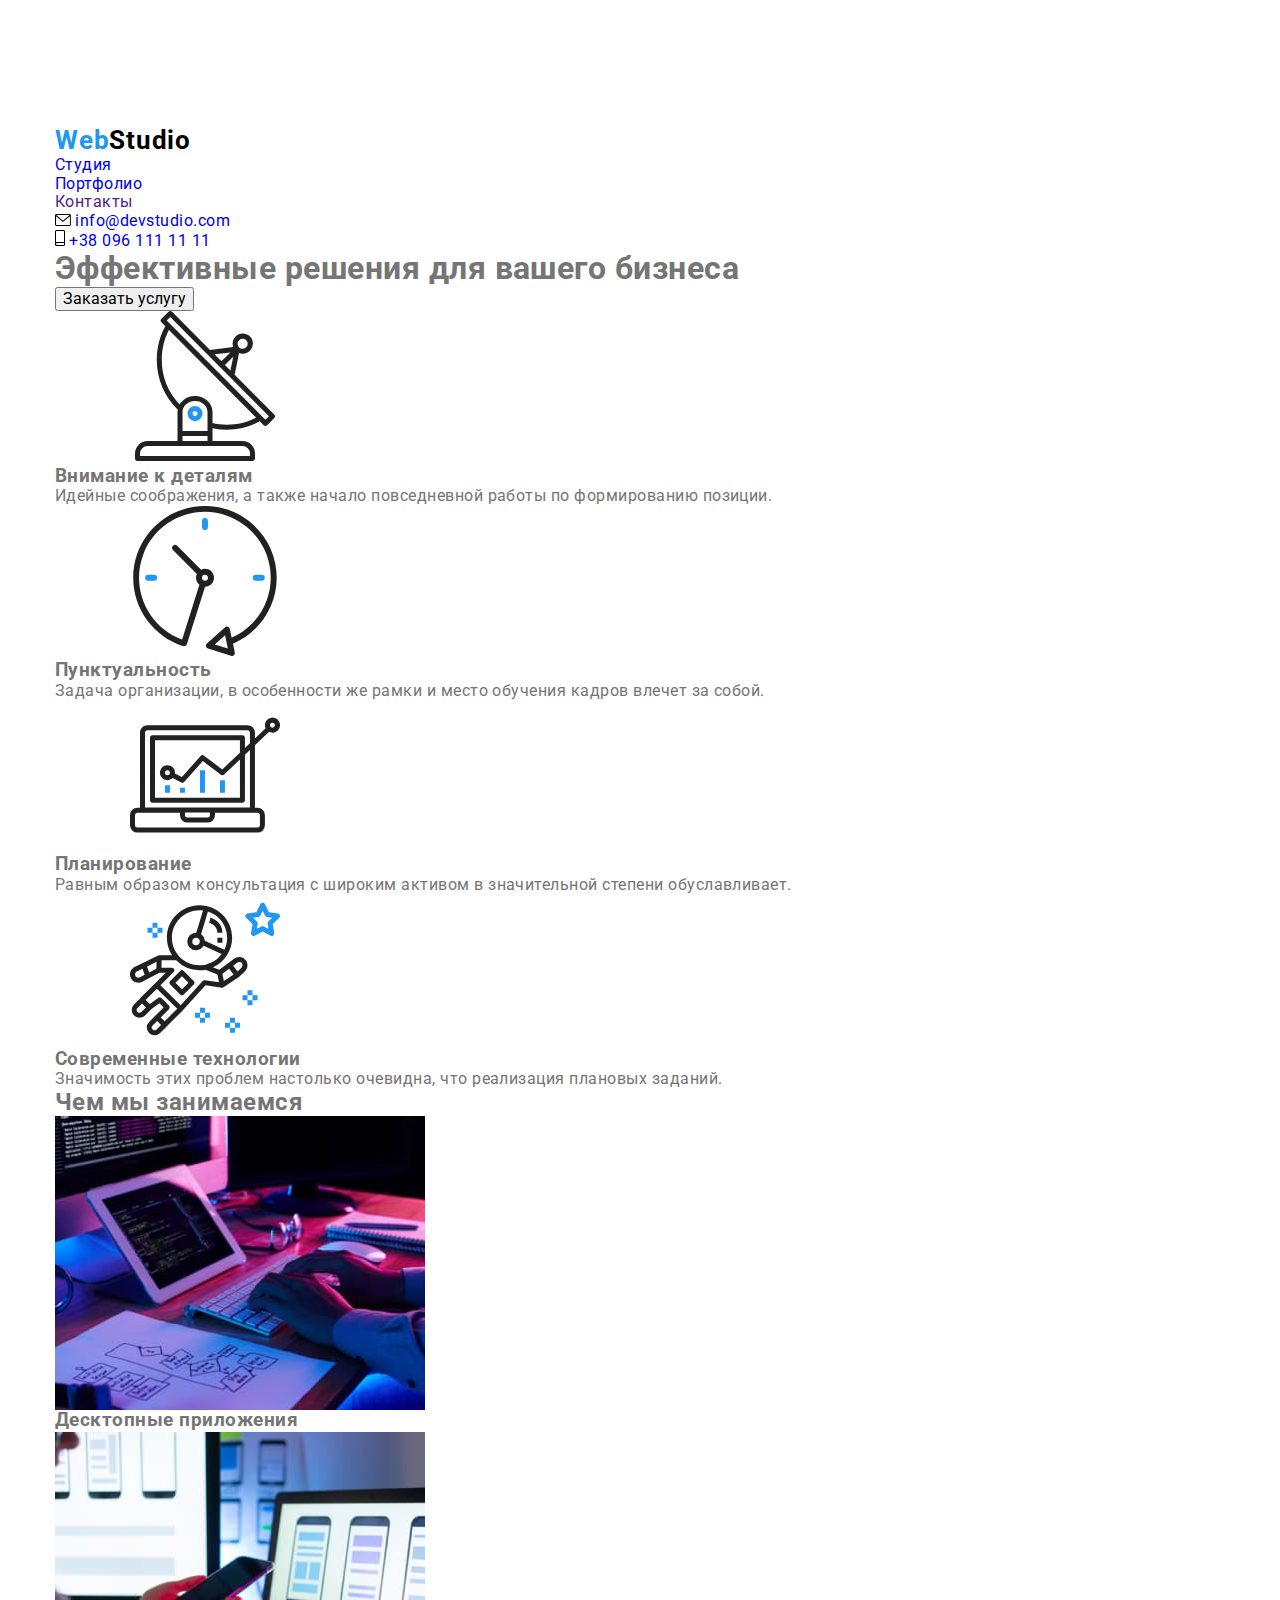
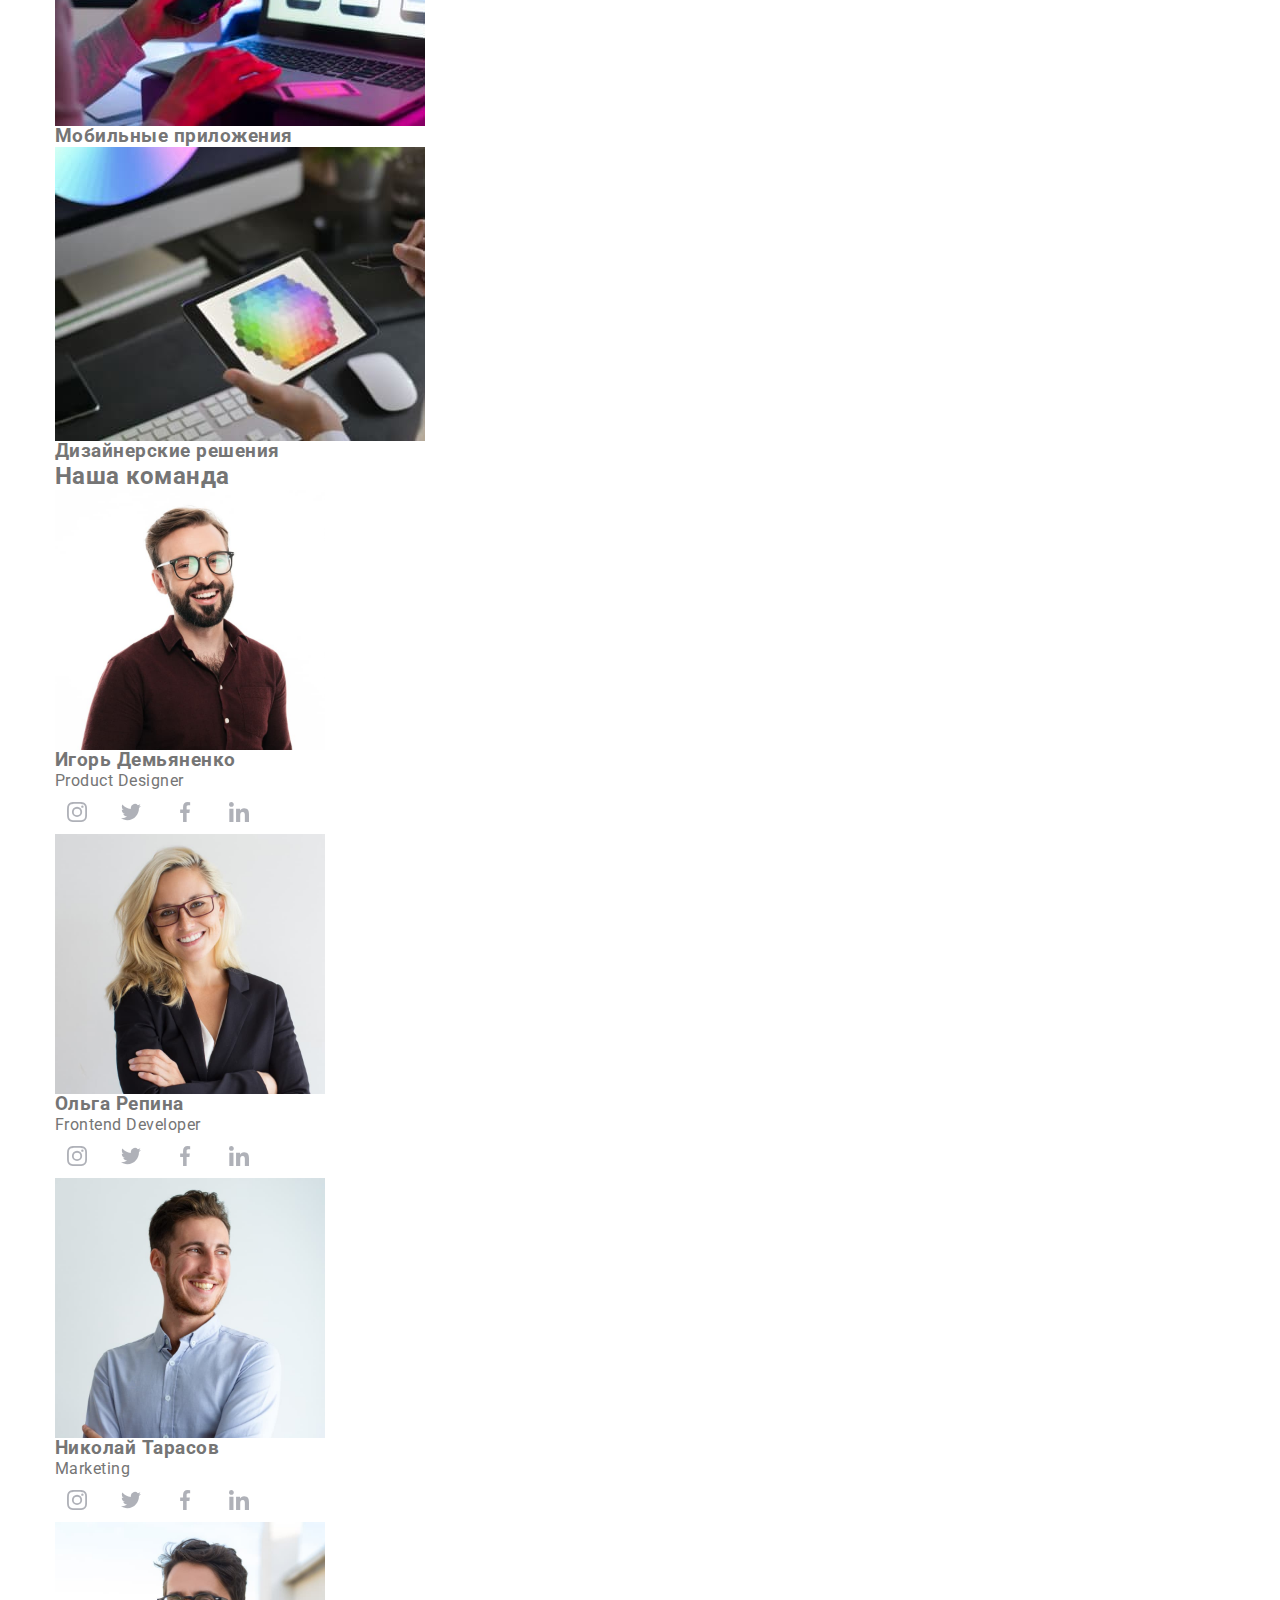
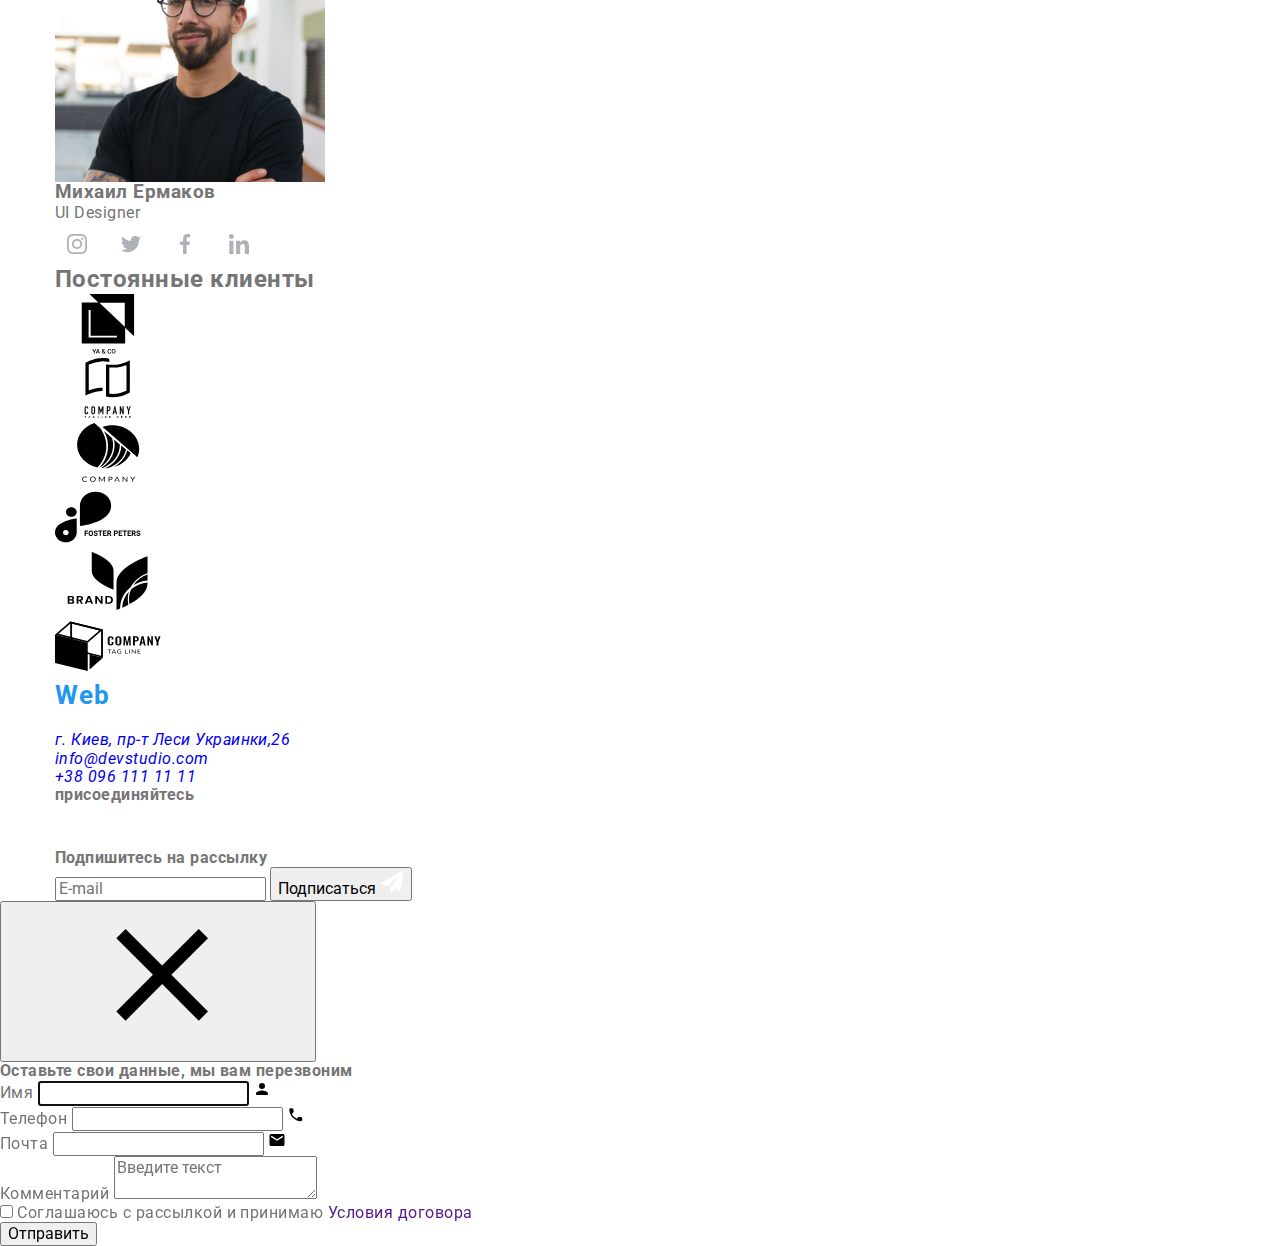
==== index.html @ af7e54a5 "Sass _logo" ====
<!DOCTYPE html>
<html lang="ru">
  <head>
    <meta charset="UTF-8" />
    <meta http-equiv="X-UA-Compatible" content="IE=edge" />
    <meta name="viewport" content="width=device-width, initial-scale=1.0" />
    <title>Студия</title>
    <link
      href="https://fonts.googleapis.com/css2?family=Raleway:wght@700&family=Roboto:wght@400;500;700;900&display=swap"
      rel="stylesheet"
    />
    <link
      rel="stylesheet"
      href="https://cdnjs.cloudflare.com/ajax/libs/modern-normalize/1.1.0/modern-normalize.min.css"
    />
    <link rel="stylesheet" href="./css/main.min.css" />
  </head>
  <body>
    <!-- Container Header -->

    <header class="header">
      <div class="header__page conteiner">
        <!-- Header Navigation -->
        <nav class="nav">
          <a lang="en" href="./index.html" class="nav__logo link"
            >Web<span class="logo__black">Studio</span></a
          >
          <ul class="nav__list list">
            <li class="nav__item nav__item--current">
              <a href="./index.html" class="nav__link nav__link--current link">Студия</a>
            </li>
            <li class="nav__item">
              <a href="./portfolio.html" class="nav__link link">Портфолио</a>
            </li>
            <li class="nav__item"><a href="" class="nav__link link">Контакты</a></li>
          </ul>
        </nav>

        <!-- Header Contects -->

        <ul class="contacts list">
          <li class="contacts__item">
            <a class="contacts__link link" href="mailto:info@devstudio.com">
              <svg class="contacts__icon" width="16" height="12">
                <use href="./images/icons.svg#envelope"></use>
              </svg>
              info@devstudio.com
            </a>
          </li>
          <li class="contacts__item">
            <a class="contacts__link link" href="tel:+380961111111">
              <svg class="contacts__icon" width="10" height="16">
                <use href="./images/icons.svg#smartphone"></use>
              </svg>
              +38 096 111 11 11
            </a>
          </li>
        </ul>
      </div>
    </header>

    <!-- Container About -->

    <main>
      <!-- section Hero -->
      <section class="hero">
        <div class="hero__page conteiner">
          <h1 class="hero__title">Эффективные решения для вашего бизнеса</h1>
          <button type="button" class="button hero__button" data-modal-open>Заказать услугу</button>
        </div>
      </section>

      <!-- section Specifics -->

      <section class="specifics section">
        <div class="conteiner">
          <h2 class="visually-hidden">Особенности</h2>
          <ul class="specifics__list list">
            <li class="specifics__item">
              <div class="specifics__icon">
                <svg class="specifics__svg">
                  <use href="./images/icons.svg#antenna"></use>
                </svg>
              </div>
              <h3 class="specifics__caption">Внимание к деталям</h3>
              <p class="specifics__text">
                Идейные соображения, а также начало повседневной работы по формированию позиции.
              </p>
            </li>

            <li class="specifics__item">
              <div class="specifics__icon">
                <svg class="specifics__svg">
                  <use href="./images/icons.svg#clock"></use>
                </svg>
              </div>
              <h3 class="specifics__caption">Пунктуальность</h3>
              <p class="specifics__text">
                Задача организации, в особенности же рамки и место обучения кадров влечет за собой.
              </p>
            </li>

            <li class="specifics__item">
              <div class="specifics__icon">
                <svg class="specifics__svg">
                  <use href="./images/icons.svg#diagram"></use>
                </svg>
              </div>
              <h3 class="specifics__caption">Планирование</h3>
              <p class="specifics__text">
                Равным образом консультация с широким активом в значительной степени обуславливает.
              </p>
            </li>

            <li class="specifics__item">
              <div class="specifics__icon">
                <svg class="specifics__svg">
                  <use href="./images/icons.svg#astronaut"></use>
                </svg>
              </div>
              <h3 class="specifics__caption">Современные технологии</h3>
              <p class="specifics__text">
                Значимость этих проблем настолько очевидна, что реализация плановых заданий.
              </p>
            </li>
          </ul>
        </div>
      </section>

      <!-- section Features -->

      <section class="features section">
        <div class="conteiner">
          <h2 class="features__title section__title">Чем мы занимаемся</h2>
          <ul class="features__list list">
            <li class="features__item">
              <div class="features__card">
                <img
                  src="./images/box-1.jpg"
                  alt="Планшет с клавиатурой"
                  width="370"
                  height="294"
                />
                <div class="features__thumb">
                  <h3 class="features__caption">Десктопные приложения</h3>
                </div>
              </div>
            </li>

            <li class="features__item">
              <div class="features__card">
                <img src="./images/box-2.jpg" alt="Смартфон и ноутбук" width="370" height="294" />
                <div class="features__thumb">
                  <h3 class="features__caption">Мобильные приложения</h3>
                </div>
              </div>
            </li>

            <li class="features__item">
              <div class="features__card">
                <img
                  src="./images/box-3.jpg"
                  alt="Планшет с изображением"
                  width="370"
                  height="294"
                />
                <div class="features__thumb">
                  <h3 class="features__caption">Дизайнерские решения</h3>
                </div>
              </div>
            </li>
          </ul>
        </div>
      </section>

      <!-- section Team -->

      <section class="team section">
        <div class="conteiner">
          <h2 class="team__title section__title">Наша команда</h2>
          <ul class="team__list list">
            <li class="team__item">
              <img
                src="./images/team-card-1.jpg"
                alt="Мужчина в очках с бородой в коричневой рубашке"
                width="270"
                height="260"
              />
              <div class="team__card">
                <h3 class="team__caption">Игорь Демьяненко</h3>
                <p lang="en" class="team__text">Product Designer</p>
                <ul class="networks list">
                  <li class="networks__item">
                    <a class="networks__icon" href="" aria-label="instagram">
                      <svg class="networks__svg networks__svg--team">
                        <use href="./images/icons.svg#instagram"></use>
                      </svg>
                    </a>
                  </li>

                  <li class="networks__item">
                    <a class="networks__icon" href="" aria-label="twitter">
                      <svg class="networks__svg networks__svg--team">
                        <use href="./images/icons.svg#twitter"></use>
                      </svg>
                    </a>
                  </li>

                  <li class="networks__item">
                    <a class="networks__icon" href="" aria-label="facebook">
                      <svg class="networks__svg networks__svg--team">
                        <use href="./images/icons.svg#facebook"></use>
                      </svg>
                    </a>
                  </li>

                  <li class="networks__item">
                    <a class="networks__icon" href="" aria-label="linkedin">
                      <svg class="networks__svg networks__svg--team">
                        <use href="./images/icons.svg#linkedin"></use>
                      </svg>
                    </a>
                  </li>
                </ul>
              </div>
            </li>

            <li class="team__item">
              <img
                src="./images/team-card-2.jpg"
                alt="Девушка с белыми волосами в очках в черном пиджаке"
                width="270"
                height="260"
              />
              <div class="team__card">
                <h3 class="team__caption">Ольга Репина</h3>
                <p lang="en" class="team__text">Frontend Developer</p>
                <ul class="networks list">
                  <li class="networks__item">
                    <a class="networks__icon" href="" aria-label="instagram">
                      <svg class="networks__svg networks__svg--team">
                        <use href="./images/icons.svg#instagram"></use>
                      </svg>
                    </a>
                  </li>

                  <li class="networks__item">
                    <a class="networks__icon" href="" aria-label="twitter">
                      <svg class="networks__svg networks__svg--team">
                        <use href="./images/icons.svg#twitter"></use>
                      </svg>
                    </a>
                  </li>

                  <li class="networks__item">
                    <a class="networks__icon" href="" aria-label="facebook">
                      <svg class="networks__svg networks__svg--team">
                        <use href="./images/icons.svg#facebook"></use>
                      </svg>
                    </a>
                  </li>

                  <li class="networks__item">
                    <a class="networks__icon" href="" aria-label="linkedin">
                      <svg class="networks__svg networks__svg--team">
                        <use href="./images/icons.svg#linkedin"></use>
                      </svg>
                    </a>
                  </li>
                </ul>
              </div>
            </li>

            <li class="team__item">
              <img
                src="./images/team-card-3.jpg"
                alt="Мужчина в белой рубашке"
                width="270"
                height="260"
              />
              <div class="team__card">
                <h3 class="team__caption">Николай Тарасов</h3>
                <p lang="en" class="team__text">Marketing</p>
                <ul class="networks list">
                  <li class="networks__item">
                    <a class="networks__icon" href="" aria-label="instagram">
                      <svg class="networks__svg networks__svg--team">
                        <use href="./images/icons.svg#instagram"></use>
                      </svg>
                    </a>
                  </li>

                  <li class="networks__item">
                    <a class="networks__icon" href="" aria-label="twitter">
                      <svg class="networks__svg networks__svg--team">
                        <use href="./images/icons.svg#twitter"></use>
                      </svg>
                    </a>
                  </li>

                  <li class="networks__item">
                    <a class="networks__icon" href="" aria-label="facebook">
                      <svg class="networks__svg networks__svg--team">
                        <use href="./images/icons.svg#facebook"></use>
                      </svg>
                    </a>
                  </li>

                  <li class="networks__item">
                    <a class="networks__icon" href="" aria-label="linkedin">
                      <svg class="networks__svg networks__svg--team">
                        <use href="./images/icons.svg#linkedin"></use>
                      </svg>
                    </a>
                  </li>
                </ul>
              </div>
            </li>

            <li class="team__item">
              <img
                src="./images/team-card-4.jpg"
                alt="Мужчина в очках с бородой в черной футболке"
                width="270"
                height="260"
              />
              <div class="team__card">
                <h3 class="team__caption">Михаил Ермаков</h3>
                <p lang="en" class="team__text">UI Designer</p>
                <ul class="networks list">
                  <li class="networks__item">
                    <a class="networks__icon" href="" aria-label="instagram">
                      <svg class="networks__svg networks__svg--team">
                        <use href="./images/icons.svg#instagram"></use>
                      </svg>
                    </a>
                  </li>

                  <li class="networks__item">
                    <a class="networks__icon" href="" aria-label="twitter">
                      <svg class="networks__svg networks__svg--team">
                        <use href="./images/icons.svg#twitter"></use>
                      </svg>
                    </a>
                  </li>

                  <li class="networks__item">
                    <a class="networks__icon" href="" aria-label="facebook">
                      <svg class="networks__svg networks__svg--team">
                        <use href="./images/icons.svg#facebook"></use>
                      </svg>
                    </a>
                  </li>

                  <li class="networks__item">
                    <a class="networks__icon" href="" aria-label="linkedin">
                      <svg class="networks__svg networks__svg--team">
                        <use href="./images/icons.svg#linkedin"></use>
                      </svg>
                    </a>
                  </li>
                </ul>
              </div>
            </li>
          </ul>
        </div>
      </section>

      <!--section Clients -->

      <section class="clients section">
        <div class="conteiner">
          <h2 class="clients__title section__title">Постоянные клиенты</h2>
          <ul class="clients__list list">
            <li class="clients__item">
              <a class="clients-links" href="" aria-label="company-a">
                <svg class="clients-links__icon" width="106" height="60">
                  <use href="./images/icons.svg#group-a"></use>
                </svg>
              </a>
            </li>

            <li class="clients__item">
              <a class="clients-links" href="" aria-label="company-b">
                <svg class="clients-links__icon" width="106" height="60">
                  <use href="./images/icons.svg#group-b"></use>
                </svg>
              </a>
            </li>

            <li class="clients__item">
              <a class="clients-links" href="" aria-label="company-c">
                <svg class="clients-links__icon" width="106" height="60">
                  <use href="./images/icons.svg#group-c"></use>
                </svg>
              </a>
            </li>

            <li class="clients__item">
              <a class="clients-links" href="" aria-label="company-d">
                <svg class="clients-links__icon" width="106" height="60">
                  <use href="./images/icons.svg#group-d"></use>
                </svg>
              </a>
            </li>

            <li class="clients__item">
              <a class="clients-links" href="" aria-label="company-e">
                <svg class="clients-links__icon" width="106" height="60">
                  <use href="./images/icons.svg#group-e"></use>
                </svg>
              </a>
            </li>

            <li class="clients__item">
              <a class="clients-links" href="" aria-label="company-f">
                <svg class="clients-links__icon" width="106" height="60">
                  <use href="./images/icons.svg#group-f"></use>
                </svg>
              </a>
            </li>
          </ul>
        </div>
      </section>
    </main>

    <!-- Container Information -->

    <footer class="footer">
      <div class="conteiner footer__conteiner">
        <!-- Address -->

        <div class="address">
          <a lang="en" href="./index.html" class="footer__logo link"
            >Web<span class="logo__white">Studio</span></a
          >
          <address>
            <ul class="address__list list">
              <li class="address__item">
                <a
                  href="https://goo.gl/maps/yYDRXDm1d8VH44QLA"
                  target="_blank"
                  class="address__map link"
                  >г. Киев, пр-т Леси Украинки,26</a
                >
              </li>
              <li class="address__item">
                <a href="mailto:info@devstudio.com" class="address__mail link"
                  >info@devstudio.com</a
                >
              </li>
              <li class="address__item">
                <a href="tel:+380961111111" class="address__tel link">+38 096 111 11 11</a>
              </li>
            </ul>
          </address>
        </div>

        <!-- Footer Links -->

        <div class="footer-links">
          <b class="footer-links__caption">присоединяйтесь</b>
          <ul class="networks list">
            <li class="networks__item">
              <a class="networks__icon networks__icon--fotter" href="" aria-label="instagram">
                <svg class="networks__svg networks__svg--footer">
                  <use href="./images/icons.svg#instagram"></use>
                </svg>
              </a>
            </li>

            <li class="networks__item">
              <a class="networks__icon networks__icon--fotter" href="" aria-label="twitter">
                <svg class="networks__svg networks__svg--footer">
                  <use href="./images/icons.svg#twitter"></use>
                </svg>
              </a>
            </li>

            <li class="networks__item">
              <a class="networks__icon networks__icon--fotter" href="" aria-label="facebook">
                <svg class="networks__svg networks__svg--footer">
                  <use href="./images/icons.svg#facebook"></use>
                </svg>
              </a>
            </li>

            <li class="networks__item">
              <a class="networks__icon networks__icon--fotter" href="" aria-label="linkedin">
                <svg class="networks__svg networks__svg--footer">
                  <use href="./images/icons.svg#linkedin"></use>
                </svg>
              </a>
            </li>
          </ul>
        </div>

        <!-- Footer form -->

        <form name="footer-form" autocomplete="on" class="footer-form">
          <strong class="footer-form__titel">Подпишитесь на рассылку</strong>
          <div class="mailing">
            <input type="email" name="mail" placeholder="E-mail" class="mailing__input" />

            <button type="submit" class="button footer__button">
              Подписаться
              <svg class="button__icon" width="24" height="24">
                <use href="./images/icons.svg#icon-send"></use>
              </svg>
            </button>
          </div>
        </form>
      </div>
    </footer>

    <!-- Model window -->

    <div class="backdrop is-hidden" data-modal>
      <div class="modal">
        <button class="backdrop-button" data-modal-close>
          <svg class="backdrop-button__icon">
            <use href="./images/icons.svg#close-black"></use>
          </svg>
        </button>

        <!-- Modal form -->

        <form name="modal-form" autocomplete="on" class="modal-form">
          <b class="modal-form__titel">Оставьте свои данные, мы вам перезвоним</b>

          <div class="modal-form__meta">
            <div class="modal-form__field">
              <label class="modal-form__info">
                <span class="modal-form__label">Имя</span>
                <input class="modal-form__input" type="text" name="user-name" autofocus />
                <svg class="modal-form__icon" width="18" height="18">
                  <use href="./images/icons.svg#person"></use>
                </svg>
              </label>
            </div>

            <div class="modal-form__field">
              <label class="modal-form__info">
                <span class="modal-form__label">Телефон</span>
                <input class="modal-form__input" type="tel" name="tel" />
                <svg class="modal-form__icon" width="18" height="18">
                  <use href="./images/icons.svg#phone"></use>
                </svg>
              </label>
            </div>

            <div class="modal-form__field">
              <label class="modal-form__info">
                <span class="modal-form__label">Почта</span>
                <input class="modal-form__input" type="email" name="email" />
                <svg class="modal-form__icon" width="18" height="18">
                  <use href="./images/icons.svg#email"></use>
                </svg>
              </label>
            </div>

            <label class="modal-form__comment">
              <span class="modal-form__label">Комментарий</span>
              <textarea
                class="modal-form__textarea"
                name="comment"
                placeholder="Введите текст"
              ></textarea>
            </label>
          </div>

          <div class="policy">
            <label class="policy__label">
              <input type="checkbox" name="policy" class="checkbox" />
              <span class="policy__icon"></span>
              <span class="policy__text">Соглашаюсь с рассылкой и принимаю</span>
            </label>
            <a href="" class="policy__link link">Условия договора</a>
          </div>

          <button type="submit" class="button modal__button">Отправить</button>
        </form>
      </div>
    </div>

    <script src="./js/modal.js"></script>
    <script>
      const { height: headerHeight } = document.querySelector('.header').getBoundingClientRect();
      document.body.style.paddingTop = `${headerHeight}px`;
    </script>
  </body>
</html>
---- css/main.min.css ----
body{background-color:#fff;color:#757575;font-family:"Roboto",sans-serif;letter-spacing:.03em}h1,h2,h3,ul,p{margin:0}img{display:block;max-width:100%;height:auto}.link{text-decoration:none}.list{padding:0;margin:0;list-style:none}.conteiner{width:1200px;margin-left:auto;margin-right:auto;padding:0 15px}.visually-hidden{position:absolute;width:1px;height:1px;margin:-1px;border:0;padding:0;clip:rect(0 0 0 0);overflow:hidden}.networks{display:-webkit-box;display:-ms-flexbox;display:flex}.networks__item:not(:last-child){margin-right:10px}.networks__icon{display:-webkit-box;display:-ms-flexbox;display:flex;-webkit-box-pack:center;-ms-flex-pack:center;justify-content:center;-webkit-box-align:center;-ms-flex-align:center;align-items:center;width:44px;height:44px;border-radius:50%;-webkit-transition:background-color 250ms cubic-bezier(0.4, 0, 0.2, 1);transition:background-color 250ms cubic-bezier(0.4, 0, 0.2, 1)}.networks__icon--fotter{background-color:rgba(255,255,255,.1)}.networks__icon:hover,.networks__icon:focus{background-color:#2196f3}.networks__svg{width:20px;height:20px}.networks__svg--footer{fill:#fff}.networks__svg--team{fill:#afb1b8;-webkit-transition:fill 250ms cubic-bezier(0.4, 0, 0.2, 1);transition:fill 250ms cubic-bezier(0.4, 0, 0.2, 1)}.networks__icon:hover .networks__svg--team,.networks__icon:focus .networks__svg--team{fill:#fff}.footer__logo,.nav__logo{color:#2196f3;font-family:"Roboto",sans-serif;font-weight:700;font-size:26px;line-height:1.2;letter-spacing:.03em}.nav__logo{padding:24px 0}.logo__black{color:#000}.footer__logo{display:inline-block;margin-bottom:20px}.logo__white{color:#fff}/*# sourceMappingURL=main.min.css.map */
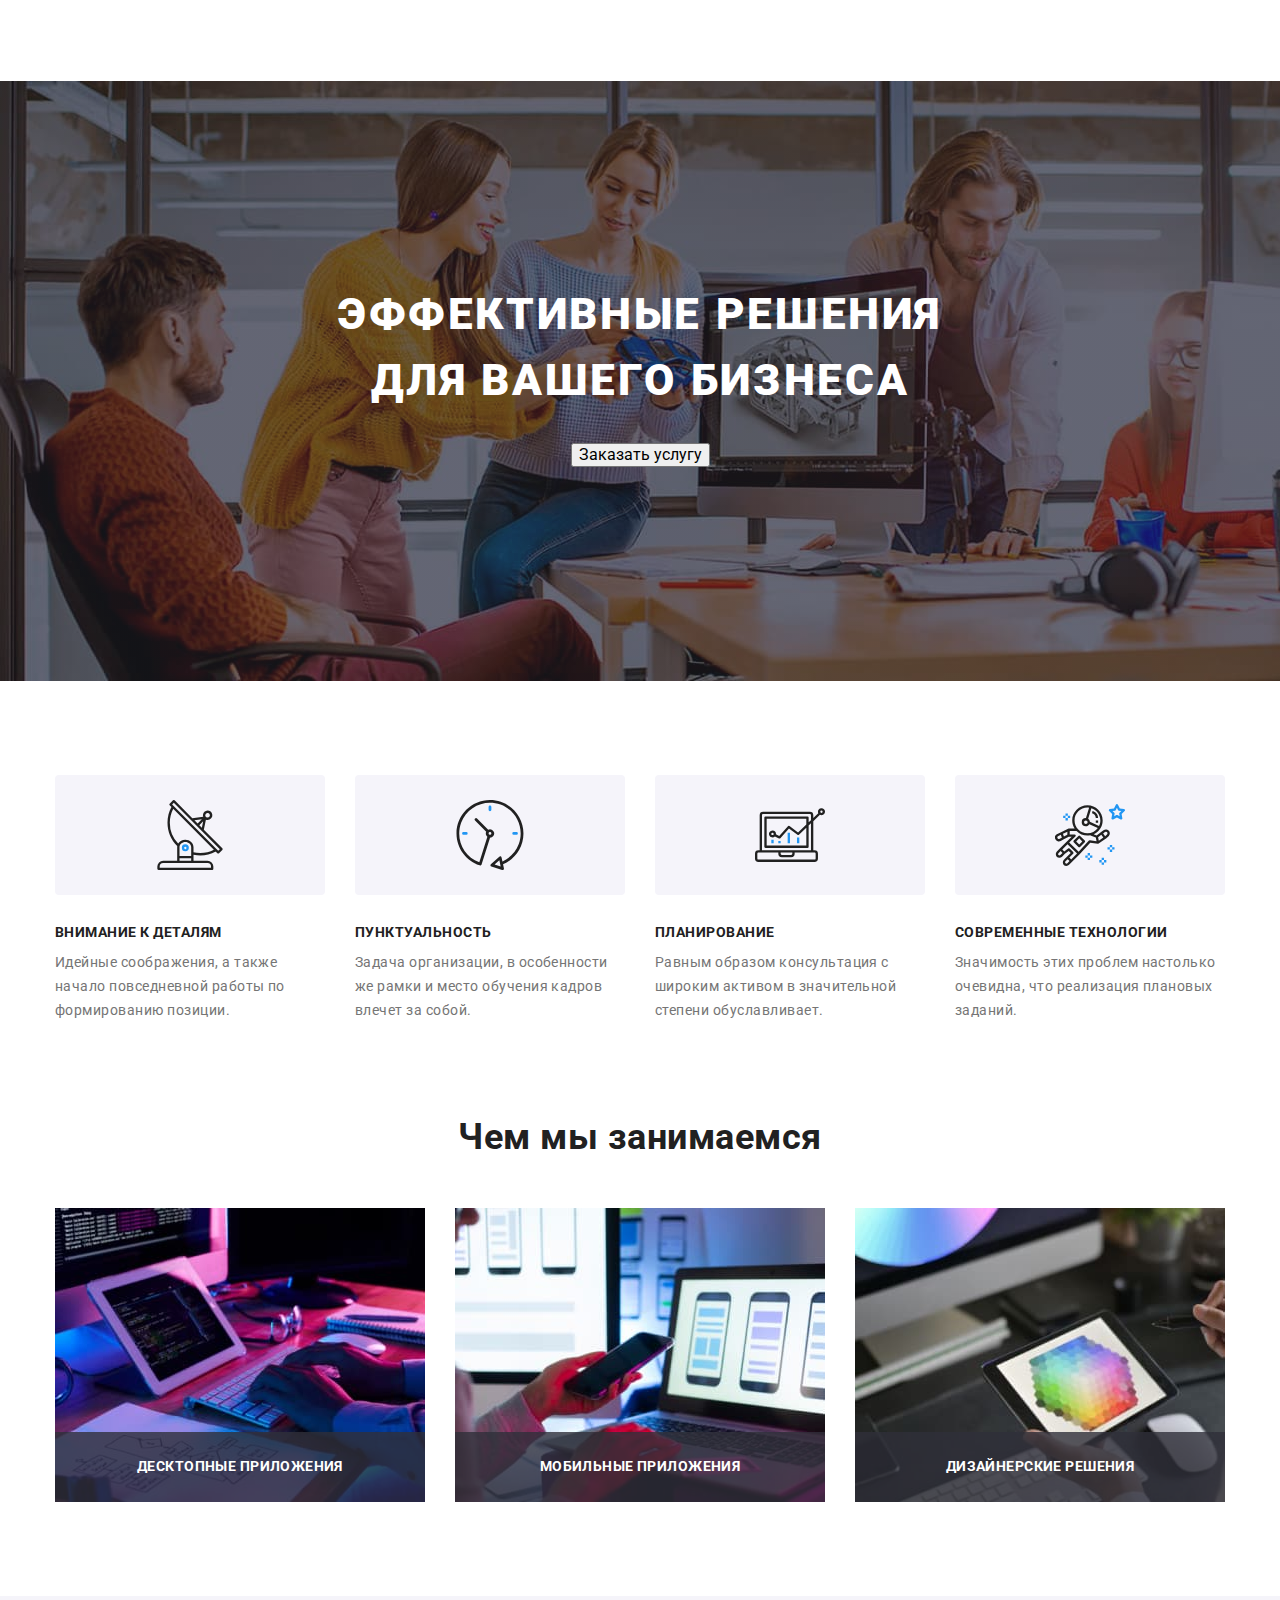
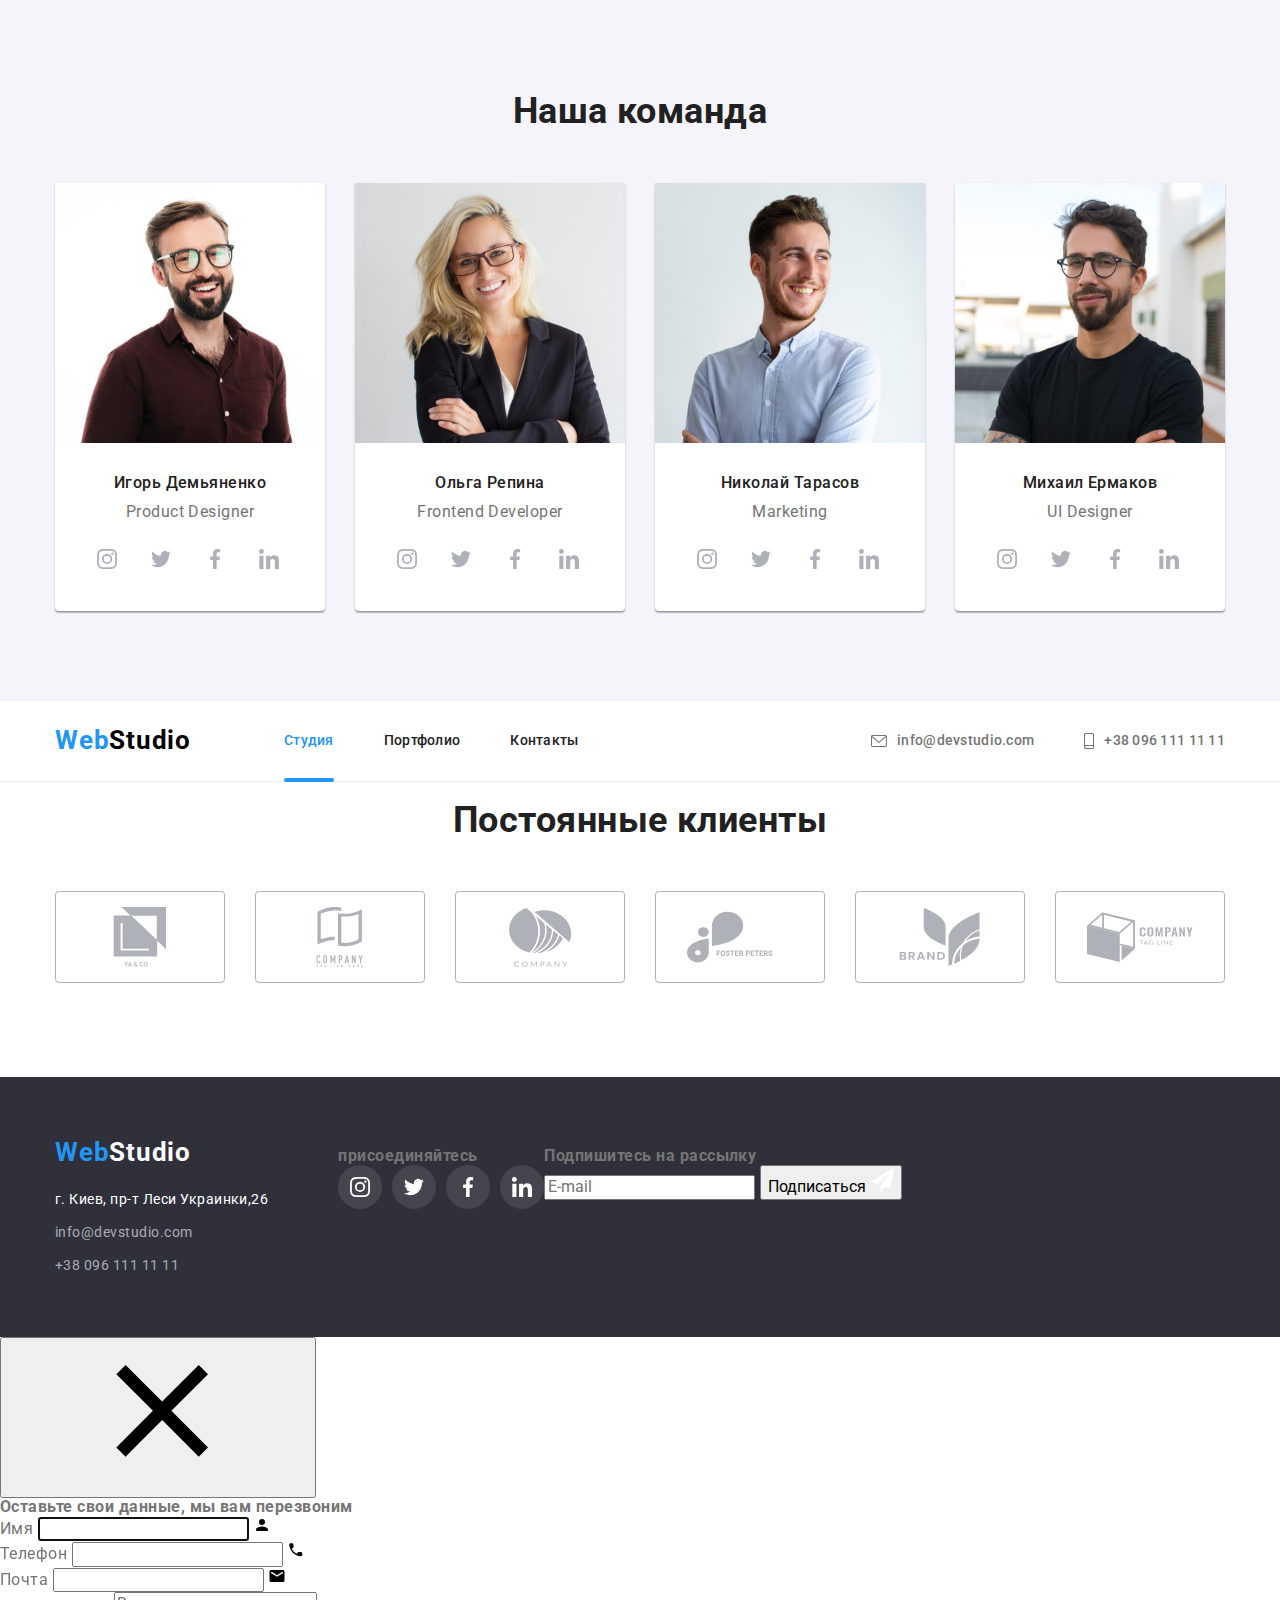
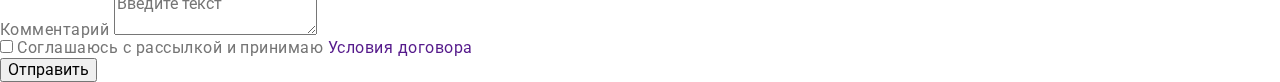
==== commit 306367d3: "Sass _footer, _footer-address" ====
--- a/index.html
+++ b/index.html
@@ -440,17 +440,17 @@
                 <a
                   href="https://goo.gl/maps/yYDRXDm1d8VH44QLA"
                   target="_blank"
-                  class="address__map link"
+                  class="address__link address__link--map link"
                   >г. Киев, пр-т Леси Украинки,26</a
                 >
               </li>
               <li class="address__item">
-                <a href="mailto:info@devstudio.com" class="address__mail link"
+                <a href="mailto:info@devstudio.com" class="address__link link"
                   >info@devstudio.com</a
                 >
               </li>
               <li class="address__item">
-                <a href="tel:+380961111111" class="address__tel link">+38 096 111 11 11</a>
+                <a href="tel:+380961111111" class="address__link link">+38 096 111 11 11</a>
               </li>
             </ul>
           </address>
--- a/css/main.min.css
+++ b/css/main.min.css
@@ -1 +1 @@
-body{background-color:#fff;color:#757575;font-family:"Roboto",sans-serif;letter-spacing:.03em}h1,h2,h3,ul,p{margin:0}img{display:block;max-width:100%;height:auto}.link{text-decoration:none}.list{padding:0;margin:0;list-style:none}.conteiner{width:1200px;margin-left:auto;margin-right:auto;padding:0 15px}.visually-hidden{position:absolute;width:1px;height:1px;margin:-1px;border:0;padding:0;clip:rect(0 0 0 0);overflow:hidden}.networks{display:-webkit-box;display:-ms-flexbox;display:flex}.networks__item:not(:last-child){margin-right:10px}.networks__icon{display:-webkit-box;display:-ms-flexbox;display:flex;-webkit-box-pack:center;-ms-flex-pack:center;justify-content:center;-webkit-box-align:center;-ms-flex-align:center;align-items:center;width:44px;height:44px;border-radius:50%;-webkit-transition:background-color 250ms cubic-bezier(0.4, 0, 0.2, 1);transition:background-color 250ms cubic-bezier(0.4, 0, 0.2, 1)}.networks__icon--fotter{background-color:rgba(255,255,255,.1)}.networks__icon:hover,.networks__icon:focus{background-color:#2196f3}.networks__svg{width:20px;height:20px}.networks__svg--footer{fill:#fff}.networks__svg--team{fill:#afb1b8;-webkit-transition:fill 250ms cubic-bezier(0.4, 0, 0.2, 1);transition:fill 250ms cubic-bezier(0.4, 0, 0.2, 1)}.networks__icon:hover .networks__svg--team,.networks__icon:focus .networks__svg--team{fill:#fff}.footer__logo,.nav__logo{color:#2196f3;font-family:"Roboto",sans-serif;font-weight:700;font-size:26px;line-height:1.2;letter-spacing:.03em}.nav__logo{padding:24px 0}.logo__black{color:#000}.footer__logo{display:inline-block;margin-bottom:20px}.logo__white{color:#fff}/*# sourceMappingURL=main.min.css.map */+body{background-color:#fff;color:#757575;font-family:"Roboto",sans-serif;letter-spacing:.03em}h1,h2,h3,ul,p{margin:0}img{display:block;max-width:100%;height:auto}.link{text-decoration:none}.list{padding:0;margin:0;list-style:none}.visually-hidden{position:absolute;width:1px;height:1px;margin:-1px;border:0;padding:0;clip:rect(0 0 0 0);overflow:hidden}.footer__logo,.nav__logo{color:#2196f3;font-family:"Roboto",sans-serif;font-weight:700;font-size:26px;line-height:1.2;letter-spacing:.03em}.conteiner{width:1200px;margin-left:auto;margin-right:auto;padding:0 15px}.networks{display:-webkit-box;display:-ms-flexbox;display:flex}.networks__item:not(:last-child){margin-right:10px}.networks__icon{display:-webkit-box;display:-ms-flexbox;display:flex;-webkit-box-pack:center;-ms-flex-pack:center;justify-content:center;-webkit-box-align:center;-ms-flex-align:center;align-items:center;width:44px;height:44px;border-radius:50%;-webkit-transition:background-color 250ms cubic-bezier(0.4, 0, 0.2, 1);transition:background-color 250ms cubic-bezier(0.4, 0, 0.2, 1)}.networks__icon--fotter{background-color:rgba(255,255,255,.1)}.networks__icon:hover,.networks__icon:focus{background-color:#2196f3}.networks__svg{width:20px;height:20px}.networks__svg--footer{fill:#fff}.networks__svg--team{fill:#afb1b8;-webkit-transition:fill 250ms cubic-bezier(0.4, 0, 0.2, 1);transition:fill 250ms cubic-bezier(0.4, 0, 0.2, 1)}.networks__icon:hover .networks__svg--team,.networks__icon:focus .networks__svg--team{fill:#fff}.nav__logo{padding:24px 0}.logo__black{color:#000}.footer__logo{display:inline-block;margin-bottom:20px}.logo__white{color:#fff}.header{position:fixed;top:0;left:0;width:100%;min-height:80px;z-index:1;border-bottom:1px solid #ececec;background-color:#fff;font-weight:500;font-size:14px;line-height:1.14;letter-spacing:.02em}.header__page{display:-webkit-box;display:-ms-flexbox;display:flex}.nav{display:-webkit-box;display:-ms-flexbox;display:flex;-webkit-box-align:center;-ms-flex-align:center;align-items:center}.nav__list{position:relative;display:-webkit-box;display:-ms-flexbox;display:flex;margin-left:93px}.nav__link{display:block;padding:32px 0;color:#212121;-webkit-transition:color 250ms cubic-bezier(0.4, 0, 0.2, 1);transition:color 250ms cubic-bezier(0.4, 0, 0.2, 1)}.nav__link--current,.nav__link:hover,.nav__link:focus{color:#2196f3}.nav__item:not(:last-child){margin-right:50px}.nav__item--current{position:relative}.nav__item--current::after{position:absolute;left:0;bottom:-1px;display:inline-block;content:"";width:100%;height:4px;border-radius:2px;background-color:#2196f3}.contacts{display:-webkit-box;display:-ms-flexbox;display:flex;margin-left:auto}.contacts__item:not(:last-child){margin-right:50px}.contacts__link{display:-webkit-box;display:-ms-flexbox;display:flex;padding:32px 0;-webkit-box-align:center;-ms-flex-align:center;align-items:center;color:#757575;-webkit-transition:color 250ms cubic-bezier(0.4, 0, 0.2, 1);transition:color 250ms cubic-bezier(0.4, 0, 0.2, 1)}.contacts__link:hover,.contacts__link:focus{color:#2196f3}.contacts__icon{display:inline-block;margin-right:10px;fill:#757575;-webkit-transition:fill 250ms cubic-bezier(0.4, 0, 0.2, 1);transition:fill 250ms cubic-bezier(0.4, 0, 0.2, 1)}.contacts__link:hover .contacts__icon,.contacts__link:focus .contacts__icon{fill:#2196f3}.hero{max-width:1600px;height:600px;margin-left:auto;margin-right:auto;padding:200px 0;background-color:#c4c4c4;background-image:-webkit-gradient(linear, left top, right top, from(rgba(47, 48, 58, 0.4)), to(rgba(47, 48, 58, 0.4))),url(../images/bg-img.jpg);background-image:linear-gradient(to right, rgba(47, 48, 58, 0.4), rgba(47, 48, 58, 0.4)),url(../images/bg-img.jpg);background-size:1600px;background-position:cover;background-repeat:no-repeat;text-align:center}.hero__page{width:696px}.hero__title{margin-bottom:30px;color:#fff;font-weight:900;font-size:44px;line-height:1.5;text-align:center;letter-spacing:.06em;text-transform:uppercase}.section{padding:94px 0}.section__title{color:#212121;font-weight:700;font-size:36px;line-height:1.17;text-align:center}.specifics__item{max-width:270px}.specifics__item:not(:last-child){margin-right:30px}.specifics__list{display:-webkit-box;display:-ms-flexbox;display:flex}.specifics__icon{display:-webkit-box;display:-ms-flexbox;display:flex;height:120px;margin-bottom:30px;background-color:#f5f4fa;border-radius:4px;-webkit-box-pack:center;-ms-flex-pack:center;justify-content:center;-webkit-box-align:center;-ms-flex-align:center;align-items:center}.specifics__svg{width:70px;height:70px}.specifics__caption{color:#212121;margin-bottom:10px;font-weight:700;font-size:14px;line-height:1.14;text-transform:uppercase}.specifics__text{font-size:14px;line-height:1.7}.features{padding-top:0}.features__title{margin-bottom:50px}.features__list{display:-webkit-box;display:-ms-flexbox;display:flex}.features__item:not(:last-child){margin-right:30px}.features__card{position:relative}.features__thumb{display:-webkit-box;display:-ms-flexbox;display:flex;position:absolute;bottom:0;width:100%;height:70px;-webkit-box-pack:center;-ms-flex-pack:center;justify-content:center;-webkit-box-align:center;-ms-flex-align:center;align-items:center;background-color:rgba(47,48,58,.8)}.features__caption{color:#fff;font-weight:700;font-size:14px;line-height:1.14;text-align:center;letter-spacing:.03em;text-transform:uppercase}.team{background-color:#f5f4fa}.team__title{margin-bottom:50px}.team__list{display:-webkit-box;display:-ms-flexbox;display:flex}.team__item{max-width:270px;border-radius:0px 0px 4px 4px;background-color:#fff;-webkit-box-shadow:0px 1px 3px rgba(0,0,0,.12),0px 1px 1px rgba(0,0,0,.14),0px 2px 1px rgba(0,0,0,.2);box-shadow:0px 1px 3px rgba(0,0,0,.12),0px 1px 1px rgba(0,0,0,.14),0px 2px 1px rgba(0,0,0,.2)}.team__item:not(:last-child){margin-right:30px}.team__card{padding:30px}.team__caption{color:#212121;margin-bottom:10px;font-weight:500;font-size:16px;line-height:1.19;text-align:center}.team__text{font-size:16px;line-height:1.19;text-align:center;margin-bottom:16px}.clients__title{margin-bottom:50px}.clients__list{display:-webkit-box;display:-ms-flexbox;display:flex}.clients__item:not(:last-child){margin-right:30px}.clients-links{display:-webkit-box;display:-ms-flexbox;display:flex;-webkit-box-pack:center;-ms-flex-pack:center;justify-content:center;-webkit-box-align:center;-ms-flex-align:center;align-items:center;width:170px;height:92px;border:1px solid #afb1b8;border-radius:4px;-webkit-transition:border 250ms cubic-bezier(0.4, 0, 0.2, 1);transition:border 250ms cubic-bezier(0.4, 0, 0.2, 1)}.clients-links:hover,.clients-links:focus{border:1px solid #2196f3}.clients-links__icon{fill:#afb1b8;-webkit-transition:fill 250ms cubic-bezier(0.4, 0, 0.2, 1);transition:fill 250ms cubic-bezier(0.4, 0, 0.2, 1)}.clients-links:hover .clients-links__icon,.clients-links:focus .clients-links__icon{fill:#2196f3}.footer{padding-top:60px;padding-bottom:60px;background-color:#2f303a}.footer__conteiner{display:-webkit-box;display:-ms-flexbox;display:flex;-webkit-box-align:baseline;-ms-flex-align:baseline;align-items:baseline}.address{margin-right:70px}.address__list{font-style:normal;font-size:14px;line-height:1.7}.address__item:not(:last-child){margin-bottom:9px}.address__link{color:rgba(255,255,255,.6);-webkit-transition:color 250ms cubic-bezier(0.4, 0, 0.2, 1);transition:color 250ms cubic-bezier(0.4, 0, 0.2, 1)}.address__link:hover,.address__link:hover{color:#2196f3}.address__link--map{color:#fff;-webkit-transition:color 250ms cubic-bezier(0.4, 0, 0.2, 1);transition:color 250ms cubic-bezier(0.4, 0, 0.2, 1)}/*# sourceMappingURL=main.min.css.map */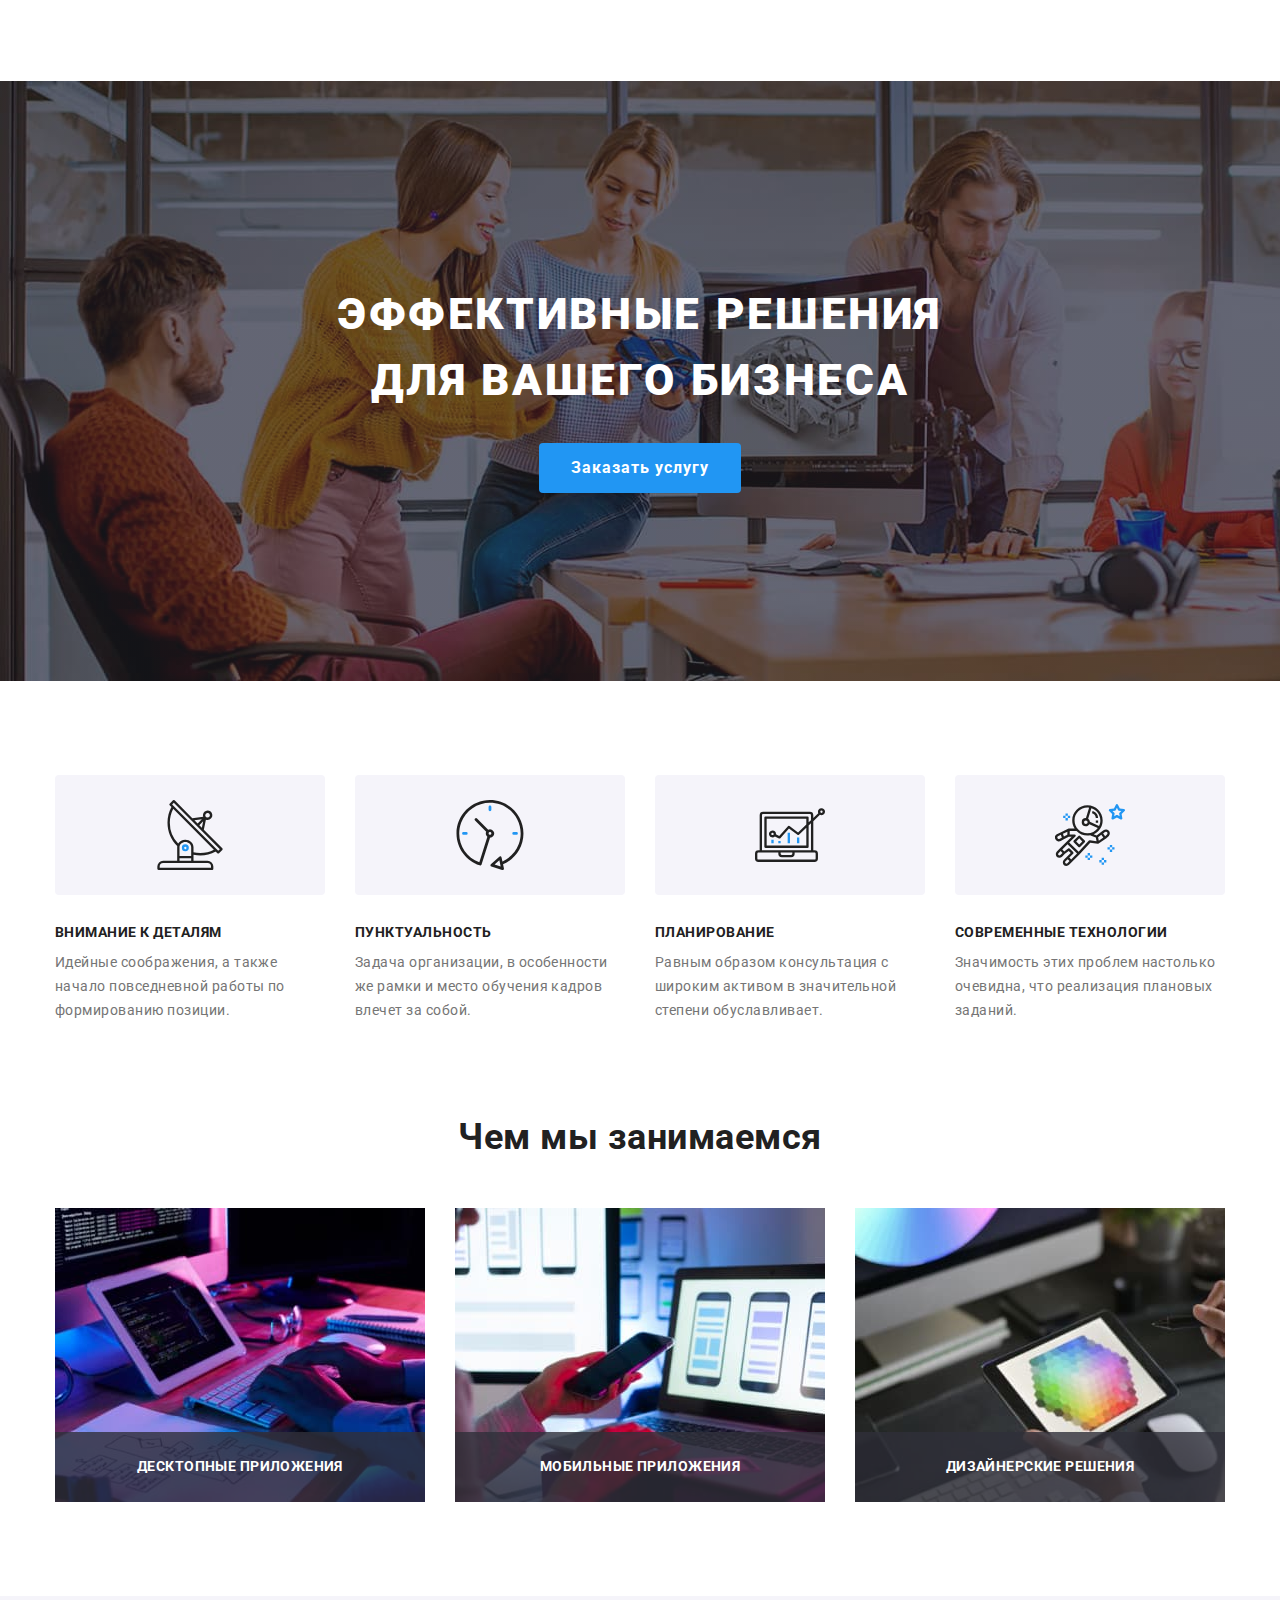
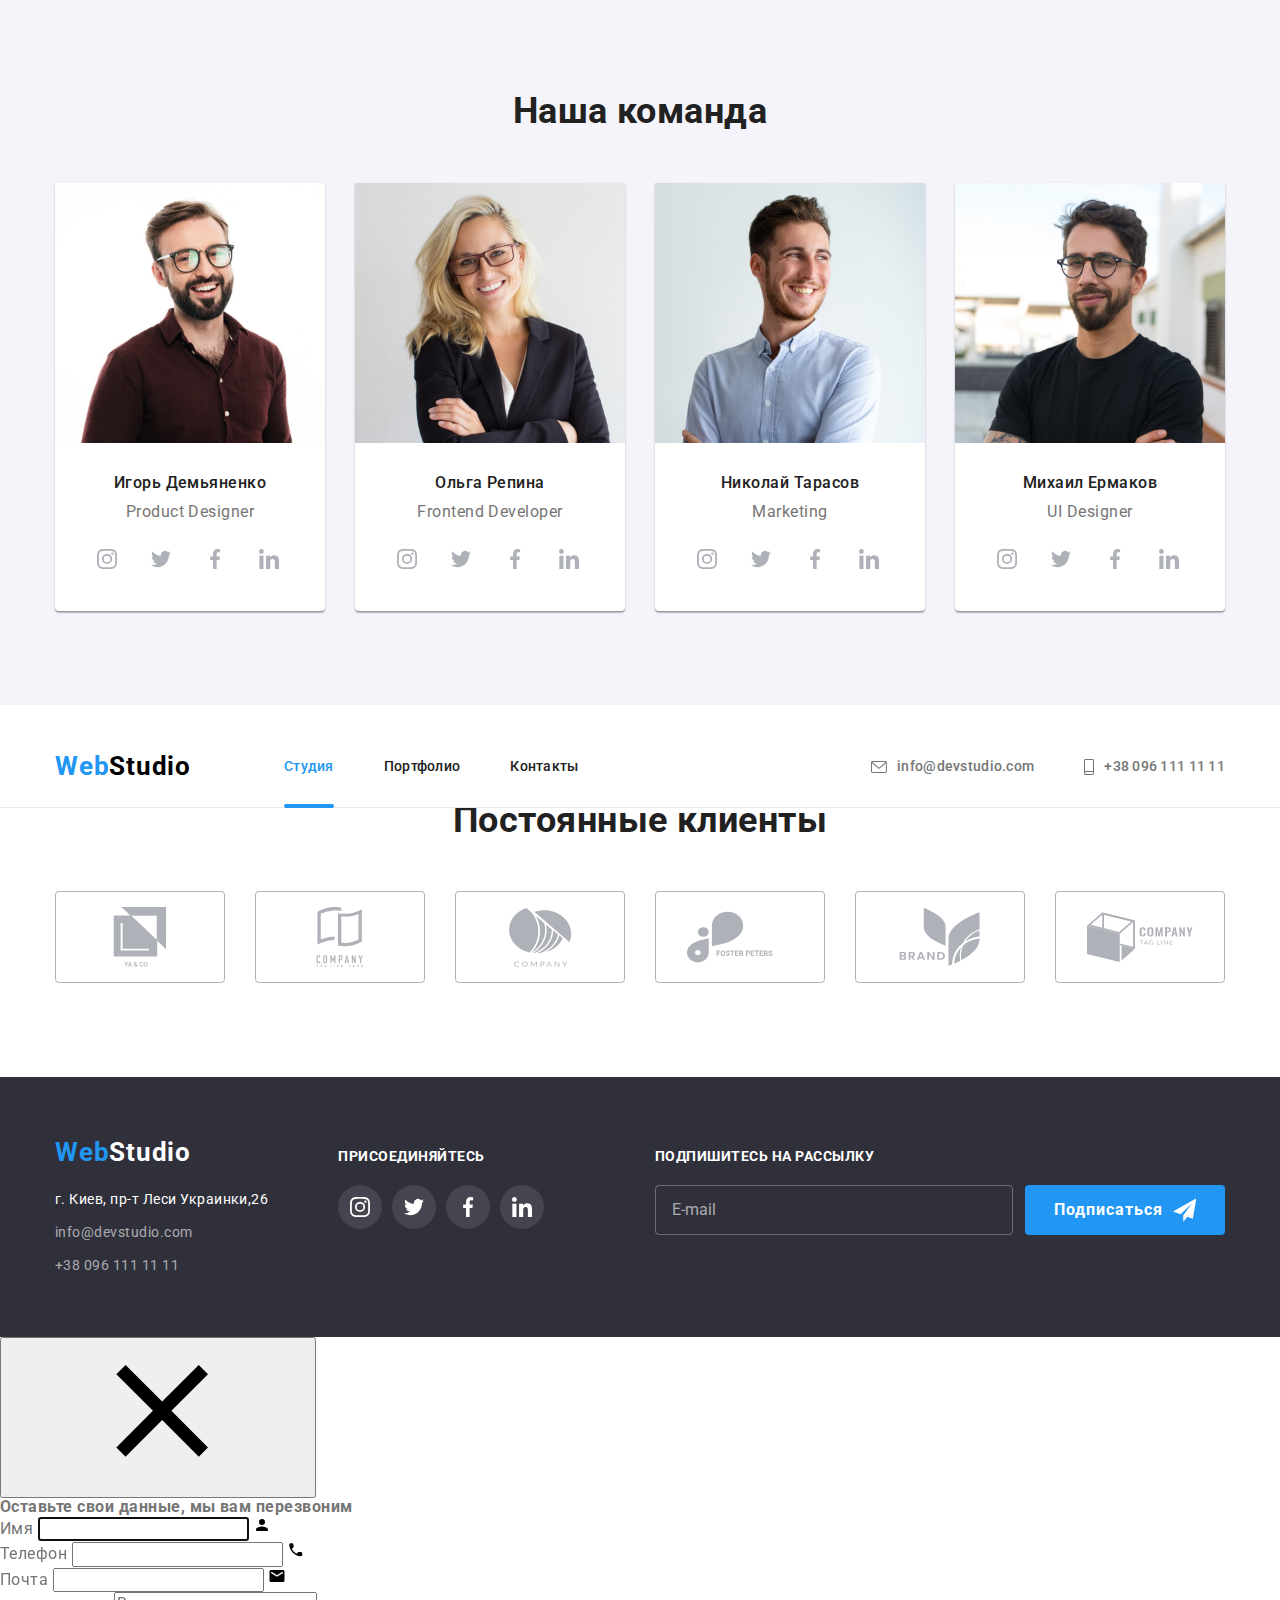
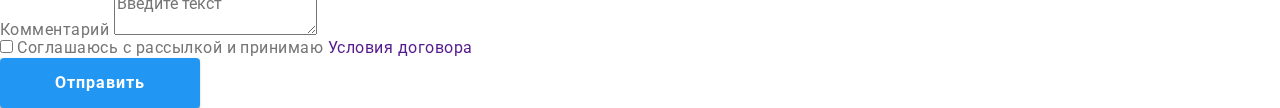
==== commit 3b453a65: "Sass _button" ====
--- a/index.html
+++ b/index.html
@@ -66,7 +66,7 @@
       <section class="hero">
         <div class="hero__page conteiner">
           <h1 class="hero__title">Эффективные решения для вашего бизнеса</h1>
-          <button type="button" class="button hero__button" data-modal-open>Заказать услугу</button>
+          <button type="button" class="hero__button" data-modal-open>Заказать услугу</button>
         </div>
       </section>
 
@@ -502,7 +502,7 @@
           <div class="mailing">
             <input type="email" name="mail" placeholder="E-mail" class="mailing__input" />
 
-            <button type="submit" class="button footer__button">
+            <button type="submit" class="footer__button">
               Подписаться
               <svg class="button__icon" width="24" height="24">
                 <use href="./images/icons.svg#icon-send"></use>
@@ -578,7 +578,7 @@
             <a href="" class="policy__link link">Условия договора</a>
           </div>
 
-          <button type="submit" class="button modal__button">Отправить</button>
+          <button type="submit" class="modal__button">Отправить</button>
         </form>
       </div>
     </div>
--- a/css/main.min.css
+++ b/css/main.min.css
@@ -1 +1 @@
-body{background-color:#fff;color:#757575;font-family:"Roboto",sans-serif;letter-spacing:.03em}h1,h2,h3,ul,p{margin:0}img{display:block;max-width:100%;height:auto}.link{text-decoration:none}.list{padding:0;margin:0;list-style:none}.visually-hidden{position:absolute;width:1px;height:1px;margin:-1px;border:0;padding:0;clip:rect(0 0 0 0);overflow:hidden}.footer__logo,.nav__logo{color:#2196f3;font-family:"Roboto",sans-serif;font-weight:700;font-size:26px;line-height:1.2;letter-spacing:.03em}.conteiner{width:1200px;margin-left:auto;margin-right:auto;padding:0 15px}.networks{display:-webkit-box;display:-ms-flexbox;display:flex}.networks__item:not(:last-child){margin-right:10px}.networks__icon{display:-webkit-box;display:-ms-flexbox;display:flex;-webkit-box-pack:center;-ms-flex-pack:center;justify-content:center;-webkit-box-align:center;-ms-flex-align:center;align-items:center;width:44px;height:44px;border-radius:50%;-webkit-transition:background-color 250ms cubic-bezier(0.4, 0, 0.2, 1);transition:background-color 250ms cubic-bezier(0.4, 0, 0.2, 1)}.networks__icon--fotter{background-color:rgba(255,255,255,.1)}.networks__icon:hover,.networks__icon:focus{background-color:#2196f3}.networks__svg{width:20px;height:20px}.networks__svg--footer{fill:#fff}.networks__svg--team{fill:#afb1b8;-webkit-transition:fill 250ms cubic-bezier(0.4, 0, 0.2, 1);transition:fill 250ms cubic-bezier(0.4, 0, 0.2, 1)}.networks__icon:hover .networks__svg--team,.networks__icon:focus .networks__svg--team{fill:#fff}.nav__logo{padding:24px 0}.logo__black{color:#000}.footer__logo{display:inline-block;margin-bottom:20px}.logo__white{color:#fff}.header{position:fixed;top:0;left:0;width:100%;min-height:80px;z-index:1;border-bottom:1px solid #ececec;background-color:#fff;font-weight:500;font-size:14px;line-height:1.14;letter-spacing:.02em}.header__page{display:-webkit-box;display:-ms-flexbox;display:flex}.nav{display:-webkit-box;display:-ms-flexbox;display:flex;-webkit-box-align:center;-ms-flex-align:center;align-items:center}.nav__list{position:relative;display:-webkit-box;display:-ms-flexbox;display:flex;margin-left:93px}.nav__link{display:block;padding:32px 0;color:#212121;-webkit-transition:color 250ms cubic-bezier(0.4, 0, 0.2, 1);transition:color 250ms cubic-bezier(0.4, 0, 0.2, 1)}.nav__link--current,.nav__link:hover,.nav__link:focus{color:#2196f3}.nav__item:not(:last-child){margin-right:50px}.nav__item--current{position:relative}.nav__item--current::after{position:absolute;left:0;bottom:-1px;display:inline-block;content:"";width:100%;height:4px;border-radius:2px;background-color:#2196f3}.contacts{display:-webkit-box;display:-ms-flexbox;display:flex;margin-left:auto}.contacts__item:not(:last-child){margin-right:50px}.contacts__link{display:-webkit-box;display:-ms-flexbox;display:flex;padding:32px 0;-webkit-box-align:center;-ms-flex-align:center;align-items:center;color:#757575;-webkit-transition:color 250ms cubic-bezier(0.4, 0, 0.2, 1);transition:color 250ms cubic-bezier(0.4, 0, 0.2, 1)}.contacts__link:hover,.contacts__link:focus{color:#2196f3}.contacts__icon{display:inline-block;margin-right:10px;fill:#757575;-webkit-transition:fill 250ms cubic-bezier(0.4, 0, 0.2, 1);transition:fill 250ms cubic-bezier(0.4, 0, 0.2, 1)}.contacts__link:hover .contacts__icon,.contacts__link:focus .contacts__icon{fill:#2196f3}.hero{max-width:1600px;height:600px;margin-left:auto;margin-right:auto;padding:200px 0;background-color:#c4c4c4;background-image:-webkit-gradient(linear, left top, right top, from(rgba(47, 48, 58, 0.4)), to(rgba(47, 48, 58, 0.4))),url(../images/bg-img.jpg);background-image:linear-gradient(to right, rgba(47, 48, 58, 0.4), rgba(47, 48, 58, 0.4)),url(../images/bg-img.jpg);background-size:1600px;background-position:cover;background-repeat:no-repeat;text-align:center}.hero__page{width:696px}.hero__title{margin-bottom:30px;color:#fff;font-weight:900;font-size:44px;line-height:1.5;text-align:center;letter-spacing:.06em;text-transform:uppercase}.section{padding:94px 0}.section__title{color:#212121;font-weight:700;font-size:36px;line-height:1.17;text-align:center}.specifics__item{max-width:270px}.specifics__item:not(:last-child){margin-right:30px}.specifics__list{display:-webkit-box;display:-ms-flexbox;display:flex}.specifics__icon{display:-webkit-box;display:-ms-flexbox;display:flex;height:120px;margin-bottom:30px;background-color:#f5f4fa;border-radius:4px;-webkit-box-pack:center;-ms-flex-pack:center;justify-content:center;-webkit-box-align:center;-ms-flex-align:center;align-items:center}.specifics__svg{width:70px;height:70px}.specifics__caption{color:#212121;margin-bottom:10px;font-weight:700;font-size:14px;line-height:1.14;text-transform:uppercase}.specifics__text{font-size:14px;line-height:1.7}.features{padding-top:0}.features__title{margin-bottom:50px}.features__list{display:-webkit-box;display:-ms-flexbox;display:flex}.features__item:not(:last-child){margin-right:30px}.features__card{position:relative}.features__thumb{display:-webkit-box;display:-ms-flexbox;display:flex;position:absolute;bottom:0;width:100%;height:70px;-webkit-box-pack:center;-ms-flex-pack:center;justify-content:center;-webkit-box-align:center;-ms-flex-align:center;align-items:center;background-color:rgba(47,48,58,.8)}.features__caption{color:#fff;font-weight:700;font-size:14px;line-height:1.14;text-align:center;letter-spacing:.03em;text-transform:uppercase}.team{background-color:#f5f4fa}.team__title{margin-bottom:50px}.team__list{display:-webkit-box;display:-ms-flexbox;display:flex}.team__item{max-width:270px;border-radius:0px 0px 4px 4px;background-color:#fff;-webkit-box-shadow:0px 1px 3px rgba(0,0,0,.12),0px 1px 1px rgba(0,0,0,.14),0px 2px 1px rgba(0,0,0,.2);box-shadow:0px 1px 3px rgba(0,0,0,.12),0px 1px 1px rgba(0,0,0,.14),0px 2px 1px rgba(0,0,0,.2)}.team__item:not(:last-child){margin-right:30px}.team__card{padding:30px}.team__caption{color:#212121;margin-bottom:10px;font-weight:500;font-size:16px;line-height:1.19;text-align:center}.team__text{font-size:16px;line-height:1.19;text-align:center;margin-bottom:16px}.clients__title{margin-bottom:50px}.clients__list{display:-webkit-box;display:-ms-flexbox;display:flex}.clients__item:not(:last-child){margin-right:30px}.clients-links{display:-webkit-box;display:-ms-flexbox;display:flex;-webkit-box-pack:center;-ms-flex-pack:center;justify-content:center;-webkit-box-align:center;-ms-flex-align:center;align-items:center;width:170px;height:92px;border:1px solid #afb1b8;border-radius:4px;-webkit-transition:border 250ms cubic-bezier(0.4, 0, 0.2, 1);transition:border 250ms cubic-bezier(0.4, 0, 0.2, 1)}.clients-links:hover,.clients-links:focus{border:1px solid #2196f3}.clients-links__icon{fill:#afb1b8;-webkit-transition:fill 250ms cubic-bezier(0.4, 0, 0.2, 1);transition:fill 250ms cubic-bezier(0.4, 0, 0.2, 1)}.clients-links:hover .clients-links__icon,.clients-links:focus .clients-links__icon{fill:#2196f3}.footer{padding-top:60px;padding-bottom:60px;background-color:#2f303a}.footer__conteiner{display:-webkit-box;display:-ms-flexbox;display:flex;-webkit-box-align:baseline;-ms-flex-align:baseline;align-items:baseline}.address{margin-right:70px}.address__list{font-style:normal;font-size:14px;line-height:1.7}.address__item:not(:last-child){margin-bottom:9px}.address__link{color:rgba(255,255,255,.6);-webkit-transition:color 250ms cubic-bezier(0.4, 0, 0.2, 1);transition:color 250ms cubic-bezier(0.4, 0, 0.2, 1)}.address__link:hover,.address__link:hover{color:#2196f3}.address__link--map{color:#fff;-webkit-transition:color 250ms cubic-bezier(0.4, 0, 0.2, 1);transition:color 250ms cubic-bezier(0.4, 0, 0.2, 1)}/*# sourceMappingURL=main.min.css.map */+body{background-color:#fff;color:#757575;font-family:"Roboto",sans-serif;letter-spacing:.03em}h1,h2,h3,ul,p{margin:0}img{display:block;max-width:100%;height:auto}.link{text-decoration:none}.list{padding:0;margin:0;list-style:none}.visually-hidden{position:absolute;width:1px;height:1px;margin:-1px;border:0;padding:0;clip:rect(0 0 0 0);overflow:hidden}.footer__logo,.nav__logo{color:#2196f3;font-family:"Roboto",sans-serif;font-weight:700;font-size:26px;line-height:1.2;letter-spacing:.03em}.works__button,.hero__button,.footer__button,.modal__button{display:inline-block;font-family:inherit;text-align:center;border:0;border-radius:4px;-webkit-transition:background-color 250ms cubic-bezier(0.4, 0, 0.2, 1),color 250ms cubic-bezier(0.4, 0, 0.2, 1);transition:background-color 250ms cubic-bezier(0.4, 0, 0.2, 1),color 250ms cubic-bezier(0.4, 0, 0.2, 1)}.conteiner{width:1200px;margin-left:auto;margin-right:auto;padding:0 15px}.networks{display:-webkit-box;display:-ms-flexbox;display:flex}.networks__item:not(:last-child){margin-right:10px}.networks__icon{display:-webkit-box;display:-ms-flexbox;display:flex;-webkit-box-pack:center;-ms-flex-pack:center;justify-content:center;-webkit-box-align:center;-ms-flex-align:center;align-items:center;width:44px;height:44px;border-radius:50%;-webkit-transition:background-color 250ms cubic-bezier(0.4, 0, 0.2, 1);transition:background-color 250ms cubic-bezier(0.4, 0, 0.2, 1)}.networks__icon--fotter{background-color:rgba(255,255,255,.1)}.networks__icon:hover,.networks__icon:focus{background-color:#2196f3}.networks__svg{width:20px;height:20px}.networks__svg--footer{fill:#fff}.networks__svg--team{fill:#afb1b8;-webkit-transition:fill 250ms cubic-bezier(0.4, 0, 0.2, 1);transition:fill 250ms cubic-bezier(0.4, 0, 0.2, 1)}.networks__icon:hover .networks__svg--team,.networks__icon:focus .networks__svg--team{fill:#fff}.nav__logo{padding:24px 0}.logo__black{color:#000}.footer__logo{display:inline-block;margin-bottom:20px}.logo__white{color:#fff}.header{position:fixed;top:0;left:0;width:100%;min-height:80px;z-index:1;border-bottom:1px solid #ececec;background-color:#fff;font-weight:500;font-size:14px;line-height:1.14;letter-spacing:.02em}.header__page{display:-webkit-box;display:-ms-flexbox;display:flex}.nav{display:-webkit-box;display:-ms-flexbox;display:flex;-webkit-box-align:center;-ms-flex-align:center;align-items:center}.nav__list{position:relative;display:-webkit-box;display:-ms-flexbox;display:flex;margin-left:93px}.nav__link{display:block;padding:32px 0;color:#212121;-webkit-transition:color 250ms cubic-bezier(0.4, 0, 0.2, 1);transition:color 250ms cubic-bezier(0.4, 0, 0.2, 1)}.nav__link--current,.nav__link:hover,.nav__link:focus{color:#2196f3}.nav__item:not(:last-child){margin-right:50px}.nav__item--current{position:relative}.nav__item--current::after{position:absolute;left:0;bottom:-1px;display:inline-block;content:"";width:100%;height:4px;border-radius:2px;background-color:#2196f3}.contacts{display:-webkit-box;display:-ms-flexbox;display:flex;margin-left:auto}.contacts__item:not(:last-child){margin-right:50px}.contacts__link{display:-webkit-box;display:-ms-flexbox;display:flex;padding:32px 0;-webkit-box-align:center;-ms-flex-align:center;align-items:center;color:#757575;-webkit-transition:color 250ms cubic-bezier(0.4, 0, 0.2, 1);transition:color 250ms cubic-bezier(0.4, 0, 0.2, 1)}.contacts__link:hover,.contacts__link:focus{color:#2196f3}.contacts__icon{display:inline-block;margin-right:10px;fill:#757575;-webkit-transition:fill 250ms cubic-bezier(0.4, 0, 0.2, 1);transition:fill 250ms cubic-bezier(0.4, 0, 0.2, 1)}.contacts__link:hover .contacts__icon,.contacts__link:focus .contacts__icon{fill:#2196f3}.hero{max-width:1600px;height:600px;margin-left:auto;margin-right:auto;padding:200px 0;background-color:#c4c4c4;background-image:-webkit-gradient(linear, left top, right top, from(rgba(47, 48, 58, 0.4)), to(rgba(47, 48, 58, 0.4))),url(../images/bg-img.jpg);background-image:linear-gradient(to right, rgba(47, 48, 58, 0.4), rgba(47, 48, 58, 0.4)),url(../images/bg-img.jpg);background-size:1600px;background-position:cover;background-repeat:no-repeat;text-align:center}.hero__page{width:696px}.hero__title{margin-bottom:30px;color:#fff;font-weight:900;font-size:44px;line-height:1.5;text-align:center;letter-spacing:.06em;text-transform:uppercase}.section{padding:94px 0}.section__title{color:#212121;font-weight:700;font-size:36px;line-height:1.17;text-align:center}.specifics__item{max-width:270px}.specifics__item:not(:last-child){margin-right:30px}.specifics__list{display:-webkit-box;display:-ms-flexbox;display:flex}.specifics__icon{display:-webkit-box;display:-ms-flexbox;display:flex;height:120px;margin-bottom:30px;background-color:#f5f4fa;border-radius:4px;-webkit-box-pack:center;-ms-flex-pack:center;justify-content:center;-webkit-box-align:center;-ms-flex-align:center;align-items:center}.specifics__svg{width:70px;height:70px}.specifics__caption{color:#212121;margin-bottom:10px;font-weight:700;font-size:14px;line-height:1.14;text-transform:uppercase}.specifics__text{font-size:14px;line-height:1.7}.features{padding-top:0}.features__title{margin-bottom:50px}.features__list{display:-webkit-box;display:-ms-flexbox;display:flex}.features__item:not(:last-child){margin-right:30px}.features__card{position:relative}.features__thumb{display:-webkit-box;display:-ms-flexbox;display:flex;position:absolute;bottom:0;width:100%;height:70px;-webkit-box-pack:center;-ms-flex-pack:center;justify-content:center;-webkit-box-align:center;-ms-flex-align:center;align-items:center;background-color:rgba(47,48,58,.8)}.features__caption{color:#fff;font-weight:700;font-size:14px;line-height:1.14;text-align:center;letter-spacing:.03em;text-transform:uppercase}.team{background-color:#f5f4fa}.team__title{margin-bottom:50px}.team__list{display:-webkit-box;display:-ms-flexbox;display:flex}.team__item{max-width:270px;border-radius:0px 0px 4px 4px;background-color:#fff;-webkit-box-shadow:0px 1px 3px rgba(0,0,0,.12),0px 1px 1px rgba(0,0,0,.14),0px 2px 1px rgba(0,0,0,.2);box-shadow:0px 1px 3px rgba(0,0,0,.12),0px 1px 1px rgba(0,0,0,.14),0px 2px 1px rgba(0,0,0,.2)}.team__item:not(:last-child){margin-right:30px}.team__card{padding:30px}.team__caption{color:#212121;margin-bottom:10px;font-weight:500;font-size:16px;line-height:1.19;text-align:center}.team__text{font-size:16px;line-height:1.19;text-align:center;margin-bottom:16px}.clients__title{margin-bottom:50px}.clients__list{display:-webkit-box;display:-ms-flexbox;display:flex}.clients__item:not(:last-child){margin-right:30px}.clients-links{display:-webkit-box;display:-ms-flexbox;display:flex;-webkit-box-pack:center;-ms-flex-pack:center;justify-content:center;-webkit-box-align:center;-ms-flex-align:center;align-items:center;width:170px;height:92px;border:1px solid #afb1b8;border-radius:4px;-webkit-transition:border 250ms cubic-bezier(0.4, 0, 0.2, 1);transition:border 250ms cubic-bezier(0.4, 0, 0.2, 1)}.clients-links:hover,.clients-links:focus{border:1px solid #2196f3}.clients-links__icon{fill:#afb1b8;-webkit-transition:fill 250ms cubic-bezier(0.4, 0, 0.2, 1);transition:fill 250ms cubic-bezier(0.4, 0, 0.2, 1)}.clients-links:hover .clients-links__icon,.clients-links:focus .clients-links__icon{fill:#2196f3}.footer{padding-top:60px;padding-bottom:60px;background-color:#2f303a}.footer__conteiner{display:-webkit-box;display:-ms-flexbox;display:flex;-webkit-box-align:baseline;-ms-flex-align:baseline;align-items:baseline}.address{margin-right:70px}.address__list{font-style:normal;font-size:14px;line-height:1.7}.address__item:not(:last-child){margin-bottom:9px}.address__link{color:rgba(255,255,255,.6);-webkit-transition:color 250ms cubic-bezier(0.4, 0, 0.2, 1);transition:color 250ms cubic-bezier(0.4, 0, 0.2, 1)}.address__link:hover,.address__link:hover{color:#2196f3}.address__link--map{color:#fff;-webkit-transition:color 250ms cubic-bezier(0.4, 0, 0.2, 1);transition:color 250ms cubic-bezier(0.4, 0, 0.2, 1)}.footer-links__caption{display:inline-block;margin-bottom:20px;color:#fff;font-weight:700;font-size:14px;line-height:1.14;text-transform:uppercase}.footer-form{display:-webkit-box;display:-ms-flexbox;display:flex;-webkit-box-orient:vertical;-webkit-box-direction:normal;-ms-flex-direction:column;flex-direction:column;width:570px;margin-left:auto}.footer-form__titel{margin-bottom:20px;color:#fff;font-weight:700;font-size:14px;line-height:1.14;text-transform:uppercase}.mailing{display:-webkit-box;display:-ms-flexbox;display:flex;-webkit-box-align:stretch;-ms-flex-align:stretch;align-items:stretch}.mailing__input{display:inline-block;padding-left:16px;width:100%;border:1px solid rgba(255,255,255,.3);border-radius:4px;background-color:rgba(0,0,0,0);color:rgba(255,255,255,.6)}.mailing__input::-webkit-input-placeholder{color:rgba(255,255,255,.6);font-size:16px;line-height:1.25px}.mailing__input::-moz-placeholder{color:rgba(255,255,255,.6);font-size:16px;line-height:1.25px}.mailing__input:-ms-input-placeholder{color:rgba(255,255,255,.6);font-size:16px;line-height:1.25px}.mailing__input::-ms-input-placeholder{color:rgba(255,255,255,.6);font-size:16px;line-height:1.25px}.mailing__input::placeholder{color:rgba(255,255,255,.6);font-size:16px;line-height:1.25px}.buttons{margin-bottom:50px;display:-webkit-box;display:-ms-flexbox;display:flex;-webkit-box-pack:center;-ms-flex-pack:center;justify-content:center}.buttons__item:not(:last-child){margin-right:8px}.works__list{display:-webkit-box;display:-ms-flexbox;display:flex;-ms-flex-wrap:wrap;flex-wrap:wrap}.works__item{width:370px;margin-right:30px;margin-bottom:30px}.works__item:nth-child(3n){margin-right:0}.works__item:nth-last-child(-n+3){margin-bottom:0}.product{display:block;-webkit-transition:-webkit-box-shadow 250ms cubic-bezier(0.4, 0, 0.2, 1);transition:-webkit-box-shadow 250ms cubic-bezier(0.4, 0, 0.2, 1);transition:box-shadow 250ms cubic-bezier(0.4, 0, 0.2, 1);transition:box-shadow 250ms cubic-bezier(0.4, 0, 0.2, 1), -webkit-box-shadow 250ms cubic-bezier(0.4, 0, 0.2, 1)}.product:hover,.product:focus{-webkit-box-shadow:0px 4px 4px rgba(0,0,0,.25),0px 1px 1px rgba(0,0,0,.12),0px 4px 4px rgba(0,0,0,.06),1px 4px 6px rgba(0,0,0,.16);box-shadow:0px 4px 4px rgba(0,0,0,.25),0px 1px 1px rgba(0,0,0,.12),0px 4px 4px rgba(0,0,0,.06),1px 4px 6px rgba(0,0,0,.16)}.product__thumb{position:relative;overflow:hidden}.product__info{color:#fff;font-size:18px;line-height:1.56}.product__name{border:1px solid #eee;border-top:none;padding:20px 24px}.product__caption{color:#212121;margin-bottom:4px;font-weight:700;font-size:18px;line-height:2;letter-spacing:.06em}.product__text{color:#757575;font-style:normal;font-size:16px;line-height:1.9}.product__overlay{position:absolute;top:0;left:0;width:100%;height:100%;padding:63px 24px;background-color:rgba(33,150,243,.9);-webkit-transition:opacity 250ms cubic-bezier(0.4, 0, 0.2, 1),-webkit-transform 250ms cubic-bezier(0.4, 0, 0.2, 1);transition:opacity 250ms cubic-bezier(0.4, 0, 0.2, 1),-webkit-transform 250ms cubic-bezier(0.4, 0, 0.2, 1);transition:transform 250ms cubic-bezier(0.4, 0, 0.2, 1),opacity 250ms cubic-bezier(0.4, 0, 0.2, 1);transition:transform 250ms cubic-bezier(0.4, 0, 0.2, 1),opacity 250ms cubic-bezier(0.4, 0, 0.2, 1),-webkit-transform 250ms cubic-bezier(0.4, 0, 0.2, 1);-webkit-transform:translateY(100%);transform:translateY(100%);overflow:auto;opacity:0}.product:hover .product__overlay,.product:focus .product__overlay{-webkit-transform:translateY(0);transform:translateY(0);opacity:1}.hero__button,.footer__button,.modal__button{min-width:200px;padding:10px 32px;background-color:#2196f3;color:#fff;cursor:pointer;-webkit-transition:background-color 250ms cubic-bezier(0.4, 0, 0.2, 1),color 250ms cubic-bezier(0.4, 0, 0.2, 1);transition:background-color 250ms cubic-bezier(0.4, 0, 0.2, 1),color 250ms cubic-bezier(0.4, 0, 0.2, 1);font-weight:700;font-size:16px;line-height:1.9;letter-spacing:.06em}.hero__button:hover,.hero__button:focus,.footer__button:hover,.footer__button:focus,.modal__button:hover,.modal__button:focus{background-color:#188ce8;color:#fff}.footer__button{display:-webkit-box;display:-ms-flexbox;display:flex;-webkit-box-align:center;-ms-flex-align:center;align-items:center;margin-left:12px;padding:10px 29px}.button__icon{display:inline-block;width:24px;height:24px;margin-left:10px}.modal__button{-webkit-box-shadow:0px 1px 3px rgba(0,0,0,.12),0px 1px 1px rgba(0,0,0,.14),0px 2px 1px rgba(0,0,0,.2);box-shadow:0px 1px 3px rgba(0,0,0,.12),0px 1px 1px rgba(0,0,0,.14),0px 2px 1px rgba(0,0,0,.2)}.works__button{padding:6px 22px;background-color:#f5f4fa;color:#212121;cursor:pointer;-webkit-transition:background-color 250ms cubic-bezier(0.4, 0, 0.2, 1),color 250ms cubic-bezier(0.4, 0, 0.2, 1),-webkit-box-shadow 250ms cubic-bezier(0.4, 0, 0.2, 1);transition:background-color 250ms cubic-bezier(0.4, 0, 0.2, 1),color 250ms cubic-bezier(0.4, 0, 0.2, 1),-webkit-box-shadow 250ms cubic-bezier(0.4, 0, 0.2, 1);transition:background-color 250ms cubic-bezier(0.4, 0, 0.2, 1),color 250ms cubic-bezier(0.4, 0, 0.2, 1),box-shadow 250ms cubic-bezier(0.4, 0, 0.2, 1);transition:background-color 250ms cubic-bezier(0.4, 0, 0.2, 1),color 250ms cubic-bezier(0.4, 0, 0.2, 1),box-shadow 250ms cubic-bezier(0.4, 0, 0.2, 1),-webkit-box-shadow 250ms cubic-bezier(0.4, 0, 0.2, 1);font-weight:500;font-size:16px;line-height:1.6}.works__button--current,.works__button:hover,.works__button:focus{background-color:#2196f3;color:#fff;-webkit-box-shadow:0px 3px 1px rgba(0,0,0,.1),0px 1px 2px rgba(0,0,0,.08),0px 2px 2px rgba(0,0,0,.12);box-shadow:0px 3px 1px rgba(0,0,0,.1),0px 1px 2px rgba(0,0,0,.08),0px 2px 2px rgba(0,0,0,.12)}/*# sourceMappingURL=main.min.css.map */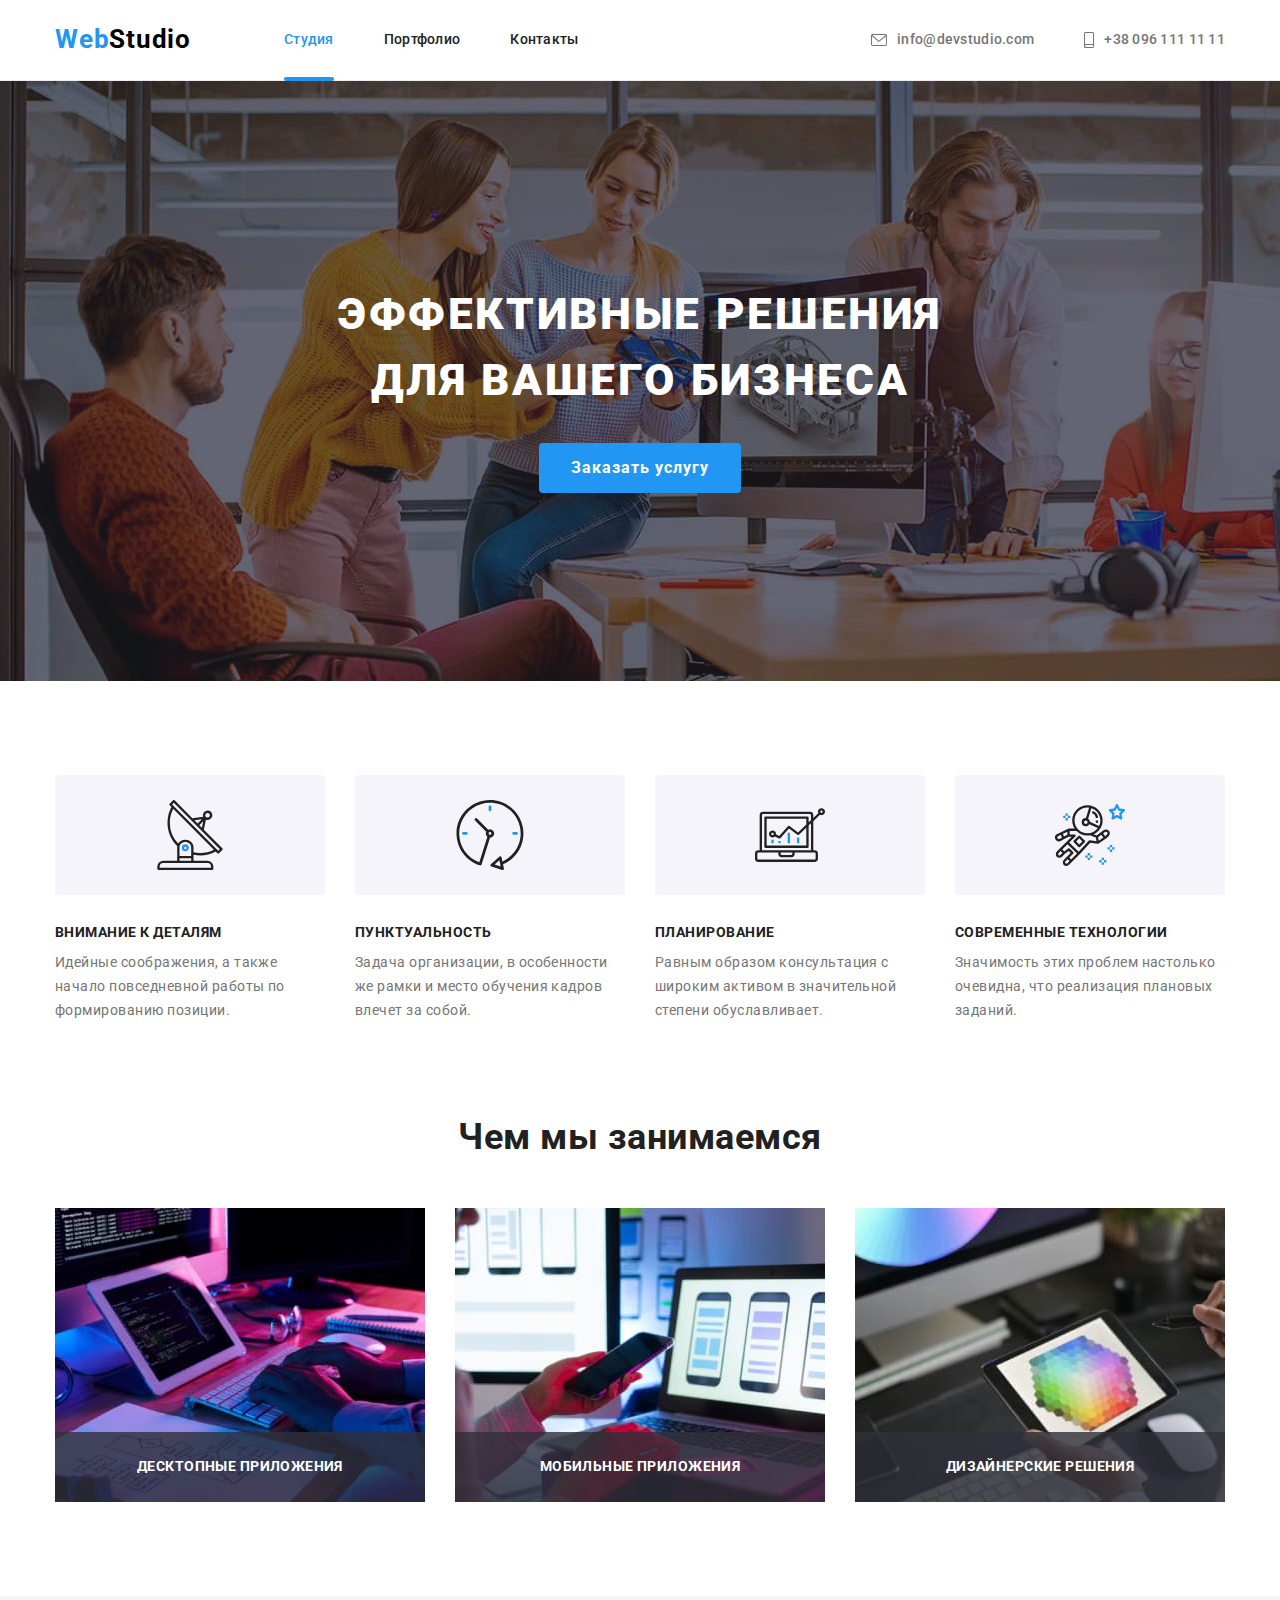
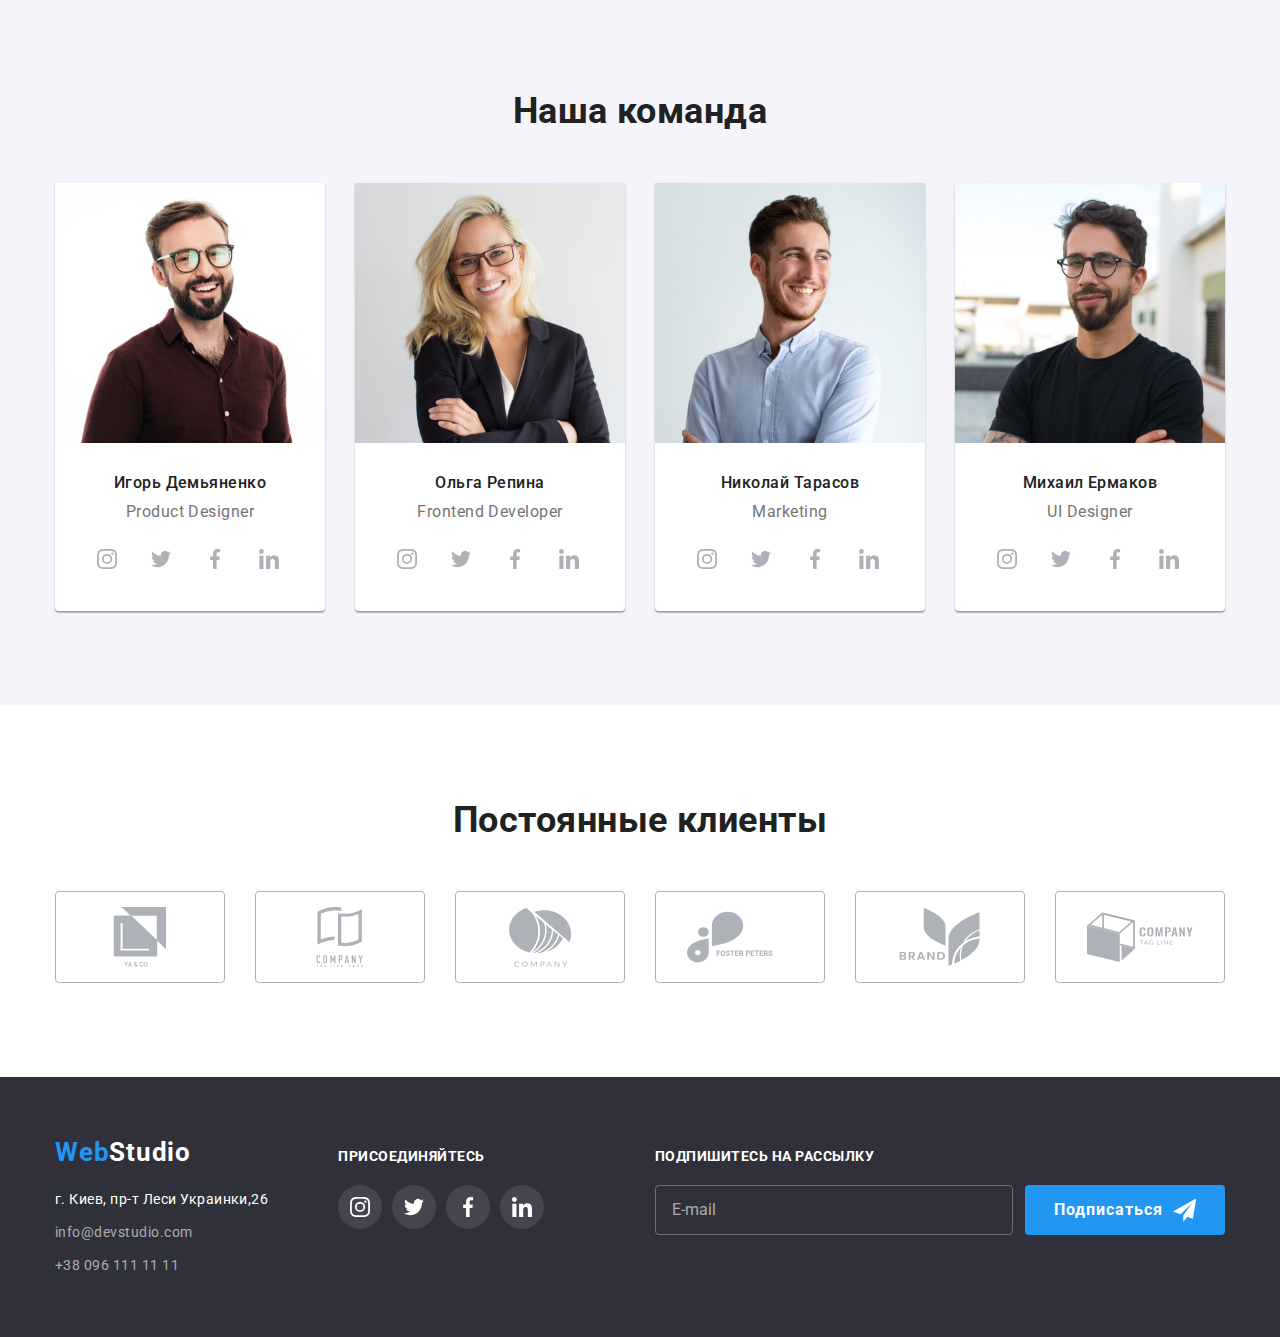
==== commit bdb37e58: "Sass _modal-form" ====
--- a/index.html
+++ b/index.html
@@ -532,30 +532,36 @@
             <div class="modal-form__field">
               <label class="modal-form__info">
                 <span class="modal-form__label">Имя</span>
-                <input class="modal-form__input" type="text" name="user-name" autofocus />
-                <svg class="modal-form__icon" width="18" height="18">
-                  <use href="./images/icons.svg#person"></use>
-                </svg>
+                <div class="modal-form__inner">
+                  <input class="modal-form__input" type="text" name="user-name" autofocus />
+                  <svg class="modal-form__icon" width="18" height="18">
+                    <use href="./images/icons.svg#person"></use>
+                  </svg>
+                </div>
               </label>
             </div>
 
             <div class="modal-form__field">
               <label class="modal-form__info">
                 <span class="modal-form__label">Телефон</span>
-                <input class="modal-form__input" type="tel" name="tel" />
-                <svg class="modal-form__icon" width="18" height="18">
-                  <use href="./images/icons.svg#phone"></use>
-                </svg>
+                <div class="modal-form__inner">
+                  <input class="modal-form__input" type="tel" name="tel" />
+                  <svg class="modal-form__icon" width="18" height="18">
+                    <use href="./images/icons.svg#phone"></use>
+                  </svg>
+                </div>
               </label>
             </div>
 
             <div class="modal-form__field">
               <label class="modal-form__info">
                 <span class="modal-form__label">Почта</span>
-                <input class="modal-form__input" type="email" name="email" />
-                <svg class="modal-form__icon" width="18" height="18">
-                  <use href="./images/icons.svg#email"></use>
-                </svg>
+                <div class="modal-form__inner">
+                  <input class="modal-form__input" type="email" name="email" />
+                  <svg class="modal-form__icon" width="18" height="18">
+                    <use href="./images/icons.svg#email"></use>
+                  </svg>
+                </div>
               </label>
             </div>
 
--- a/css/main.min.css
+++ b/css/main.min.css
@@ -1 +1 @@
-body{background-color:#fff;color:#757575;font-family:"Roboto",sans-serif;letter-spacing:.03em}h1,h2,h3,ul,p{margin:0}img{display:block;max-width:100%;height:auto}.link{text-decoration:none}.list{padding:0;margin:0;list-style:none}.visually-hidden{position:absolute;width:1px;height:1px;margin:-1px;border:0;padding:0;clip:rect(0 0 0 0);overflow:hidden}.footer__logo,.nav__logo{color:#2196f3;font-family:"Roboto",sans-serif;font-weight:700;font-size:26px;line-height:1.2;letter-spacing:.03em}.works__button,.hero__button,.footer__button,.modal__button{display:inline-block;font-family:inherit;text-align:center;border:0;border-radius:4px;-webkit-transition:background-color 250ms cubic-bezier(0.4, 0, 0.2, 1),color 250ms cubic-bezier(0.4, 0, 0.2, 1);transition:background-color 250ms cubic-bezier(0.4, 0, 0.2, 1),color 250ms cubic-bezier(0.4, 0, 0.2, 1)}.conteiner{width:1200px;margin-left:auto;margin-right:auto;padding:0 15px}.networks{display:-webkit-box;display:-ms-flexbox;display:flex}.networks__item:not(:last-child){margin-right:10px}.networks__icon{display:-webkit-box;display:-ms-flexbox;display:flex;-webkit-box-pack:center;-ms-flex-pack:center;justify-content:center;-webkit-box-align:center;-ms-flex-align:center;align-items:center;width:44px;height:44px;border-radius:50%;-webkit-transition:background-color 250ms cubic-bezier(0.4, 0, 0.2, 1);transition:background-color 250ms cubic-bezier(0.4, 0, 0.2, 1)}.networks__icon--fotter{background-color:rgba(255,255,255,.1)}.networks__icon:hover,.networks__icon:focus{background-color:#2196f3}.networks__svg{width:20px;height:20px}.networks__svg--footer{fill:#fff}.networks__svg--team{fill:#afb1b8;-webkit-transition:fill 250ms cubic-bezier(0.4, 0, 0.2, 1);transition:fill 250ms cubic-bezier(0.4, 0, 0.2, 1)}.networks__icon:hover .networks__svg--team,.networks__icon:focus .networks__svg--team{fill:#fff}.nav__logo{padding:24px 0}.logo__black{color:#000}.footer__logo{display:inline-block;margin-bottom:20px}.logo__white{color:#fff}.header{position:fixed;top:0;left:0;width:100%;min-height:80px;z-index:1;border-bottom:1px solid #ececec;background-color:#fff;font-weight:500;font-size:14px;line-height:1.14;letter-spacing:.02em}.header__page{display:-webkit-box;display:-ms-flexbox;display:flex}.nav{display:-webkit-box;display:-ms-flexbox;display:flex;-webkit-box-align:center;-ms-flex-align:center;align-items:center}.nav__list{position:relative;display:-webkit-box;display:-ms-flexbox;display:flex;margin-left:93px}.nav__link{display:block;padding:32px 0;color:#212121;-webkit-transition:color 250ms cubic-bezier(0.4, 0, 0.2, 1);transition:color 250ms cubic-bezier(0.4, 0, 0.2, 1)}.nav__link--current,.nav__link:hover,.nav__link:focus{color:#2196f3}.nav__item:not(:last-child){margin-right:50px}.nav__item--current{position:relative}.nav__item--current::after{position:absolute;left:0;bottom:-1px;display:inline-block;content:"";width:100%;height:4px;border-radius:2px;background-color:#2196f3}.contacts{display:-webkit-box;display:-ms-flexbox;display:flex;margin-left:auto}.contacts__item:not(:last-child){margin-right:50px}.contacts__link{display:-webkit-box;display:-ms-flexbox;display:flex;padding:32px 0;-webkit-box-align:center;-ms-flex-align:center;align-items:center;color:#757575;-webkit-transition:color 250ms cubic-bezier(0.4, 0, 0.2, 1);transition:color 250ms cubic-bezier(0.4, 0, 0.2, 1)}.contacts__link:hover,.contacts__link:focus{color:#2196f3}.contacts__icon{display:inline-block;margin-right:10px;fill:#757575;-webkit-transition:fill 250ms cubic-bezier(0.4, 0, 0.2, 1);transition:fill 250ms cubic-bezier(0.4, 0, 0.2, 1)}.contacts__link:hover .contacts__icon,.contacts__link:focus .contacts__icon{fill:#2196f3}.hero{max-width:1600px;height:600px;margin-left:auto;margin-right:auto;padding:200px 0;background-color:#c4c4c4;background-image:-webkit-gradient(linear, left top, right top, from(rgba(47, 48, 58, 0.4)), to(rgba(47, 48, 58, 0.4))),url(../images/bg-img.jpg);background-image:linear-gradient(to right, rgba(47, 48, 58, 0.4), rgba(47, 48, 58, 0.4)),url(../images/bg-img.jpg);background-size:1600px;background-position:cover;background-repeat:no-repeat;text-align:center}.hero__page{width:696px}.hero__title{margin-bottom:30px;color:#fff;font-weight:900;font-size:44px;line-height:1.5;text-align:center;letter-spacing:.06em;text-transform:uppercase}.section{padding:94px 0}.section__title{color:#212121;font-weight:700;font-size:36px;line-height:1.17;text-align:center}.specifics__item{max-width:270px}.specifics__item:not(:last-child){margin-right:30px}.specifics__list{display:-webkit-box;display:-ms-flexbox;display:flex}.specifics__icon{display:-webkit-box;display:-ms-flexbox;display:flex;height:120px;margin-bottom:30px;background-color:#f5f4fa;border-radius:4px;-webkit-box-pack:center;-ms-flex-pack:center;justify-content:center;-webkit-box-align:center;-ms-flex-align:center;align-items:center}.specifics__svg{width:70px;height:70px}.specifics__caption{color:#212121;margin-bottom:10px;font-weight:700;font-size:14px;line-height:1.14;text-transform:uppercase}.specifics__text{font-size:14px;line-height:1.7}.features{padding-top:0}.features__title{margin-bottom:50px}.features__list{display:-webkit-box;display:-ms-flexbox;display:flex}.features__item:not(:last-child){margin-right:30px}.features__card{position:relative}.features__thumb{display:-webkit-box;display:-ms-flexbox;display:flex;position:absolute;bottom:0;width:100%;height:70px;-webkit-box-pack:center;-ms-flex-pack:center;justify-content:center;-webkit-box-align:center;-ms-flex-align:center;align-items:center;background-color:rgba(47,48,58,.8)}.features__caption{color:#fff;font-weight:700;font-size:14px;line-height:1.14;text-align:center;letter-spacing:.03em;text-transform:uppercase}.team{background-color:#f5f4fa}.team__title{margin-bottom:50px}.team__list{display:-webkit-box;display:-ms-flexbox;display:flex}.team__item{max-width:270px;border-radius:0px 0px 4px 4px;background-color:#fff;-webkit-box-shadow:0px 1px 3px rgba(0,0,0,.12),0px 1px 1px rgba(0,0,0,.14),0px 2px 1px rgba(0,0,0,.2);box-shadow:0px 1px 3px rgba(0,0,0,.12),0px 1px 1px rgba(0,0,0,.14),0px 2px 1px rgba(0,0,0,.2)}.team__item:not(:last-child){margin-right:30px}.team__card{padding:30px}.team__caption{color:#212121;margin-bottom:10px;font-weight:500;font-size:16px;line-height:1.19;text-align:center}.team__text{font-size:16px;line-height:1.19;text-align:center;margin-bottom:16px}.clients__title{margin-bottom:50px}.clients__list{display:-webkit-box;display:-ms-flexbox;display:flex}.clients__item:not(:last-child){margin-right:30px}.clients-links{display:-webkit-box;display:-ms-flexbox;display:flex;-webkit-box-pack:center;-ms-flex-pack:center;justify-content:center;-webkit-box-align:center;-ms-flex-align:center;align-items:center;width:170px;height:92px;border:1px solid #afb1b8;border-radius:4px;-webkit-transition:border 250ms cubic-bezier(0.4, 0, 0.2, 1);transition:border 250ms cubic-bezier(0.4, 0, 0.2, 1)}.clients-links:hover,.clients-links:focus{border:1px solid #2196f3}.clients-links__icon{fill:#afb1b8;-webkit-transition:fill 250ms cubic-bezier(0.4, 0, 0.2, 1);transition:fill 250ms cubic-bezier(0.4, 0, 0.2, 1)}.clients-links:hover .clients-links__icon,.clients-links:focus .clients-links__icon{fill:#2196f3}.footer{padding-top:60px;padding-bottom:60px;background-color:#2f303a}.footer__conteiner{display:-webkit-box;display:-ms-flexbox;display:flex;-webkit-box-align:baseline;-ms-flex-align:baseline;align-items:baseline}.address{margin-right:70px}.address__list{font-style:normal;font-size:14px;line-height:1.7}.address__item:not(:last-child){margin-bottom:9px}.address__link{color:rgba(255,255,255,.6);-webkit-transition:color 250ms cubic-bezier(0.4, 0, 0.2, 1);transition:color 250ms cubic-bezier(0.4, 0, 0.2, 1)}.address__link:hover,.address__link:hover{color:#2196f3}.address__link--map{color:#fff;-webkit-transition:color 250ms cubic-bezier(0.4, 0, 0.2, 1);transition:color 250ms cubic-bezier(0.4, 0, 0.2, 1)}.footer-links__caption{display:inline-block;margin-bottom:20px;color:#fff;font-weight:700;font-size:14px;line-height:1.14;text-transform:uppercase}.footer-form{display:-webkit-box;display:-ms-flexbox;display:flex;-webkit-box-orient:vertical;-webkit-box-direction:normal;-ms-flex-direction:column;flex-direction:column;width:570px;margin-left:auto}.footer-form__titel{margin-bottom:20px;color:#fff;font-weight:700;font-size:14px;line-height:1.14;text-transform:uppercase}.mailing{display:-webkit-box;display:-ms-flexbox;display:flex;-webkit-box-align:stretch;-ms-flex-align:stretch;align-items:stretch}.mailing__input{display:inline-block;padding-left:16px;width:100%;border:1px solid rgba(255,255,255,.3);border-radius:4px;background-color:rgba(0,0,0,0);color:rgba(255,255,255,.6)}.mailing__input::-webkit-input-placeholder{color:rgba(255,255,255,.6);font-size:16px;line-height:1.25px}.mailing__input::-moz-placeholder{color:rgba(255,255,255,.6);font-size:16px;line-height:1.25px}.mailing__input:-ms-input-placeholder{color:rgba(255,255,255,.6);font-size:16px;line-height:1.25px}.mailing__input::-ms-input-placeholder{color:rgba(255,255,255,.6);font-size:16px;line-height:1.25px}.mailing__input::placeholder{color:rgba(255,255,255,.6);font-size:16px;line-height:1.25px}.buttons{margin-bottom:50px;display:-webkit-box;display:-ms-flexbox;display:flex;-webkit-box-pack:center;-ms-flex-pack:center;justify-content:center}.buttons__item:not(:last-child){margin-right:8px}.works__list{display:-webkit-box;display:-ms-flexbox;display:flex;-ms-flex-wrap:wrap;flex-wrap:wrap}.works__item{width:370px;margin-right:30px;margin-bottom:30px}.works__item:nth-child(3n){margin-right:0}.works__item:nth-last-child(-n+3){margin-bottom:0}.product{display:block;-webkit-transition:-webkit-box-shadow 250ms cubic-bezier(0.4, 0, 0.2, 1);transition:-webkit-box-shadow 250ms cubic-bezier(0.4, 0, 0.2, 1);transition:box-shadow 250ms cubic-bezier(0.4, 0, 0.2, 1);transition:box-shadow 250ms cubic-bezier(0.4, 0, 0.2, 1), -webkit-box-shadow 250ms cubic-bezier(0.4, 0, 0.2, 1)}.product:hover,.product:focus{-webkit-box-shadow:0px 4px 4px rgba(0,0,0,.25),0px 1px 1px rgba(0,0,0,.12),0px 4px 4px rgba(0,0,0,.06),1px 4px 6px rgba(0,0,0,.16);box-shadow:0px 4px 4px rgba(0,0,0,.25),0px 1px 1px rgba(0,0,0,.12),0px 4px 4px rgba(0,0,0,.06),1px 4px 6px rgba(0,0,0,.16)}.product__thumb{position:relative;overflow:hidden}.product__info{color:#fff;font-size:18px;line-height:1.56}.product__name{border:1px solid #eee;border-top:none;padding:20px 24px}.product__caption{color:#212121;margin-bottom:4px;font-weight:700;font-size:18px;line-height:2;letter-spacing:.06em}.product__text{color:#757575;font-style:normal;font-size:16px;line-height:1.9}.product__overlay{position:absolute;top:0;left:0;width:100%;height:100%;padding:63px 24px;background-color:rgba(33,150,243,.9);-webkit-transition:opacity 250ms cubic-bezier(0.4, 0, 0.2, 1),-webkit-transform 250ms cubic-bezier(0.4, 0, 0.2, 1);transition:opacity 250ms cubic-bezier(0.4, 0, 0.2, 1),-webkit-transform 250ms cubic-bezier(0.4, 0, 0.2, 1);transition:transform 250ms cubic-bezier(0.4, 0, 0.2, 1),opacity 250ms cubic-bezier(0.4, 0, 0.2, 1);transition:transform 250ms cubic-bezier(0.4, 0, 0.2, 1),opacity 250ms cubic-bezier(0.4, 0, 0.2, 1),-webkit-transform 250ms cubic-bezier(0.4, 0, 0.2, 1);-webkit-transform:translateY(100%);transform:translateY(100%);overflow:auto;opacity:0}.product:hover .product__overlay,.product:focus .product__overlay{-webkit-transform:translateY(0);transform:translateY(0);opacity:1}.hero__button,.footer__button,.modal__button{min-width:200px;padding:10px 32px;background-color:#2196f3;color:#fff;cursor:pointer;-webkit-transition:background-color 250ms cubic-bezier(0.4, 0, 0.2, 1),color 250ms cubic-bezier(0.4, 0, 0.2, 1);transition:background-color 250ms cubic-bezier(0.4, 0, 0.2, 1),color 250ms cubic-bezier(0.4, 0, 0.2, 1);font-weight:700;font-size:16px;line-height:1.9;letter-spacing:.06em}.hero__button:hover,.hero__button:focus,.footer__button:hover,.footer__button:focus,.modal__button:hover,.modal__button:focus{background-color:#188ce8;color:#fff}.footer__button{display:-webkit-box;display:-ms-flexbox;display:flex;-webkit-box-align:center;-ms-flex-align:center;align-items:center;margin-left:12px;padding:10px 29px}.button__icon{display:inline-block;width:24px;height:24px;margin-left:10px}.modal__button{-webkit-box-shadow:0px 1px 3px rgba(0,0,0,.12),0px 1px 1px rgba(0,0,0,.14),0px 2px 1px rgba(0,0,0,.2);box-shadow:0px 1px 3px rgba(0,0,0,.12),0px 1px 1px rgba(0,0,0,.14),0px 2px 1px rgba(0,0,0,.2)}.works__button{padding:6px 22px;background-color:#f5f4fa;color:#212121;cursor:pointer;-webkit-transition:background-color 250ms cubic-bezier(0.4, 0, 0.2, 1),color 250ms cubic-bezier(0.4, 0, 0.2, 1),-webkit-box-shadow 250ms cubic-bezier(0.4, 0, 0.2, 1);transition:background-color 250ms cubic-bezier(0.4, 0, 0.2, 1),color 250ms cubic-bezier(0.4, 0, 0.2, 1),-webkit-box-shadow 250ms cubic-bezier(0.4, 0, 0.2, 1);transition:background-color 250ms cubic-bezier(0.4, 0, 0.2, 1),color 250ms cubic-bezier(0.4, 0, 0.2, 1),box-shadow 250ms cubic-bezier(0.4, 0, 0.2, 1);transition:background-color 250ms cubic-bezier(0.4, 0, 0.2, 1),color 250ms cubic-bezier(0.4, 0, 0.2, 1),box-shadow 250ms cubic-bezier(0.4, 0, 0.2, 1),-webkit-box-shadow 250ms cubic-bezier(0.4, 0, 0.2, 1);font-weight:500;font-size:16px;line-height:1.6}.works__button--current,.works__button:hover,.works__button:focus{background-color:#2196f3;color:#fff;-webkit-box-shadow:0px 3px 1px rgba(0,0,0,.1),0px 1px 2px rgba(0,0,0,.08),0px 2px 2px rgba(0,0,0,.12);box-shadow:0px 3px 1px rgba(0,0,0,.1),0px 1px 2px rgba(0,0,0,.08),0px 2px 2px rgba(0,0,0,.12)}/*# sourceMappingURL=main.min.css.map */+body{background-color:#fff;color:#757575;font-family:"Roboto",sans-serif;letter-spacing:.03em}h1,h2,h3,ul,p{margin:0}img{display:block;max-width:100%;height:auto}.link{text-decoration:none}.list{padding:0;margin:0;list-style:none}.visually-hidden{position:absolute;width:1px;height:1px;margin:-1px;border:0;padding:0;clip:rect(0 0 0 0);overflow:hidden}.footer__logo,.nav__logo{color:#2196f3;font-family:"Roboto",sans-serif;font-weight:700;font-size:26px;line-height:1.2;letter-spacing:.03em}.works__button,.hero__button,.footer__button,.modal__button{display:inline-block;font-family:inherit;text-align:center;border:0;border-radius:4px;-webkit-transition:background-color 250ms cubic-bezier(0.4, 0, 0.2, 1),color 250ms cubic-bezier(0.4, 0, 0.2, 1);transition:background-color 250ms cubic-bezier(0.4, 0, 0.2, 1),color 250ms cubic-bezier(0.4, 0, 0.2, 1)}.conteiner{width:1200px;margin-left:auto;margin-right:auto;padding:0 15px}.networks{display:-webkit-box;display:-ms-flexbox;display:flex}.networks__item:not(:last-child){margin-right:10px}.networks__icon{display:-webkit-box;display:-ms-flexbox;display:flex;-webkit-box-pack:center;-ms-flex-pack:center;justify-content:center;-webkit-box-align:center;-ms-flex-align:center;align-items:center;width:44px;height:44px;border-radius:50%;-webkit-transition:background-color 250ms cubic-bezier(0.4, 0, 0.2, 1);transition:background-color 250ms cubic-bezier(0.4, 0, 0.2, 1)}.networks__icon--fotter{background-color:rgba(255,255,255,.1)}.networks__icon:hover,.networks__icon:focus{background-color:#2196f3}.networks__svg{width:20px;height:20px}.networks__svg--footer{fill:#fff}.networks__svg--team{fill:#afb1b8;-webkit-transition:fill 250ms cubic-bezier(0.4, 0, 0.2, 1);transition:fill 250ms cubic-bezier(0.4, 0, 0.2, 1)}.networks__icon:hover .networks__svg--team,.networks__icon:focus .networks__svg--team{fill:#fff}.nav__logo{padding:24px 0}.logo__black{color:#000}.footer__logo{display:inline-block;margin-bottom:20px}.logo__white{color:#fff}.header{position:fixed;top:0;left:0;width:100%;min-height:80px;z-index:1;border-bottom:1px solid #ececec;background-color:#fff;font-weight:500;font-size:14px;line-height:1.14;letter-spacing:.02em}.header__page{display:-webkit-box;display:-ms-flexbox;display:flex}.nav{display:-webkit-box;display:-ms-flexbox;display:flex;-webkit-box-align:center;-ms-flex-align:center;align-items:center}.nav__list{position:relative;display:-webkit-box;display:-ms-flexbox;display:flex;margin-left:93px}.nav__link{display:block;padding:32px 0;color:#212121;-webkit-transition:color 250ms cubic-bezier(0.4, 0, 0.2, 1);transition:color 250ms cubic-bezier(0.4, 0, 0.2, 1)}.nav__link--current,.nav__link:hover,.nav__link:focus{color:#2196f3}.nav__item:not(:last-child){margin-right:50px}.nav__item--current{position:relative}.nav__item--current::after{position:absolute;left:0;bottom:-1px;display:inline-block;content:"";width:100%;height:4px;border-radius:2px;background-color:#2196f3}.contacts{display:-webkit-box;display:-ms-flexbox;display:flex;margin-left:auto}.contacts__item:not(:last-child){margin-right:50px}.contacts__link{display:-webkit-box;display:-ms-flexbox;display:flex;padding:32px 0;-webkit-box-align:center;-ms-flex-align:center;align-items:center;color:#757575;-webkit-transition:color 250ms cubic-bezier(0.4, 0, 0.2, 1);transition:color 250ms cubic-bezier(0.4, 0, 0.2, 1)}.contacts__link:hover,.contacts__link:focus{color:#2196f3}.contacts__icon{display:inline-block;margin-right:10px;fill:#757575;-webkit-transition:fill 250ms cubic-bezier(0.4, 0, 0.2, 1);transition:fill 250ms cubic-bezier(0.4, 0, 0.2, 1)}.contacts__link:hover .contacts__icon,.contacts__link:focus .contacts__icon{fill:#2196f3}.hero{max-width:1600px;height:600px;margin-left:auto;margin-right:auto;padding:200px 0;background-color:#c4c4c4;background-image:-webkit-gradient(linear, left top, right top, from(rgba(47, 48, 58, 0.4)), to(rgba(47, 48, 58, 0.4))),url(../images/bg-img.jpg);background-image:linear-gradient(to right, rgba(47, 48, 58, 0.4), rgba(47, 48, 58, 0.4)),url(../images/bg-img.jpg);background-size:1600px;background-position:cover;background-repeat:no-repeat;text-align:center}.hero__page{width:696px}.hero__title{margin-bottom:30px;color:#fff;font-weight:900;font-size:44px;line-height:1.5;text-align:center;letter-spacing:.06em;text-transform:uppercase}.section{padding:94px 0}.section__title{color:#212121;font-weight:700;font-size:36px;line-height:1.17;text-align:center}.specifics__item{max-width:270px}.specifics__item:not(:last-child){margin-right:30px}.specifics__list{display:-webkit-box;display:-ms-flexbox;display:flex}.specifics__icon{display:-webkit-box;display:-ms-flexbox;display:flex;height:120px;margin-bottom:30px;background-color:#f5f4fa;border-radius:4px;-webkit-box-pack:center;-ms-flex-pack:center;justify-content:center;-webkit-box-align:center;-ms-flex-align:center;align-items:center}.specifics__svg{width:70px;height:70px}.specifics__caption{color:#212121;margin-bottom:10px;font-weight:700;font-size:14px;line-height:1.14;text-transform:uppercase}.specifics__text{font-size:14px;line-height:1.7}.features{padding-top:0}.features__title{margin-bottom:50px}.features__list{display:-webkit-box;display:-ms-flexbox;display:flex}.features__item:not(:last-child){margin-right:30px}.features__card{position:relative}.features__thumb{display:-webkit-box;display:-ms-flexbox;display:flex;position:absolute;bottom:0;width:100%;height:70px;-webkit-box-pack:center;-ms-flex-pack:center;justify-content:center;-webkit-box-align:center;-ms-flex-align:center;align-items:center;background-color:rgba(47,48,58,.8)}.features__caption{color:#fff;font-weight:700;font-size:14px;line-height:1.14;text-align:center;letter-spacing:.03em;text-transform:uppercase}.team{background-color:#f5f4fa}.team__title{margin-bottom:50px}.team__list{display:-webkit-box;display:-ms-flexbox;display:flex}.team__item{max-width:270px;border-radius:0px 0px 4px 4px;background-color:#fff;-webkit-box-shadow:0px 1px 3px rgba(0,0,0,.12),0px 1px 1px rgba(0,0,0,.14),0px 2px 1px rgba(0,0,0,.2);box-shadow:0px 1px 3px rgba(0,0,0,.12),0px 1px 1px rgba(0,0,0,.14),0px 2px 1px rgba(0,0,0,.2)}.team__item:not(:last-child){margin-right:30px}.team__card{padding:30px}.team__caption{color:#212121;margin-bottom:10px;font-weight:500;font-size:16px;line-height:1.19;text-align:center}.team__text{font-size:16px;line-height:1.19;text-align:center;margin-bottom:16px}.clients__title{margin-bottom:50px}.clients__list{display:-webkit-box;display:-ms-flexbox;display:flex}.clients__item:not(:last-child){margin-right:30px}.clients-links{display:-webkit-box;display:-ms-flexbox;display:flex;-webkit-box-pack:center;-ms-flex-pack:center;justify-content:center;-webkit-box-align:center;-ms-flex-align:center;align-items:center;width:170px;height:92px;border:1px solid #afb1b8;border-radius:4px;-webkit-transition:border 250ms cubic-bezier(0.4, 0, 0.2, 1);transition:border 250ms cubic-bezier(0.4, 0, 0.2, 1)}.clients-links:hover,.clients-links:focus{border:1px solid #2196f3}.clients-links__icon{fill:#afb1b8;-webkit-transition:fill 250ms cubic-bezier(0.4, 0, 0.2, 1);transition:fill 250ms cubic-bezier(0.4, 0, 0.2, 1)}.clients-links:hover .clients-links__icon,.clients-links:focus .clients-links__icon{fill:#2196f3}.footer{padding-top:60px;padding-bottom:60px;background-color:#2f303a}.footer__conteiner{display:-webkit-box;display:-ms-flexbox;display:flex;-webkit-box-align:baseline;-ms-flex-align:baseline;align-items:baseline}.address{margin-right:70px}.address__list{font-style:normal;font-size:14px;line-height:1.7}.address__item:not(:last-child){margin-bottom:9px}.address__link{color:rgba(255,255,255,.6);-webkit-transition:color 250ms cubic-bezier(0.4, 0, 0.2, 1);transition:color 250ms cubic-bezier(0.4, 0, 0.2, 1)}.address__link:hover,.address__link:hover{color:#2196f3}.address__link--map{color:#fff;-webkit-transition:color 250ms cubic-bezier(0.4, 0, 0.2, 1);transition:color 250ms cubic-bezier(0.4, 0, 0.2, 1)}.footer-links__caption{display:inline-block;margin-bottom:20px;color:#fff;font-weight:700;font-size:14px;line-height:1.14;text-transform:uppercase}.footer-form{display:-webkit-box;display:-ms-flexbox;display:flex;-webkit-box-orient:vertical;-webkit-box-direction:normal;-ms-flex-direction:column;flex-direction:column;width:570px;margin-left:auto}.footer-form__titel{margin-bottom:20px;color:#fff;font-weight:700;font-size:14px;line-height:1.14;text-transform:uppercase}.mailing{display:-webkit-box;display:-ms-flexbox;display:flex;-webkit-box-align:stretch;-ms-flex-align:stretch;align-items:stretch}.mailing__input{display:inline-block;padding-left:16px;width:100%;border:1px solid rgba(255,255,255,.3);border-radius:4px;background-color:rgba(0,0,0,0);color:rgba(255,255,255,.6)}.mailing__input::-webkit-input-placeholder{color:rgba(255,255,255,.6);font-size:16px;line-height:1.25px}.mailing__input::-moz-placeholder{color:rgba(255,255,255,.6);font-size:16px;line-height:1.25px}.mailing__input:-ms-input-placeholder{color:rgba(255,255,255,.6);font-size:16px;line-height:1.25px}.mailing__input::-ms-input-placeholder{color:rgba(255,255,255,.6);font-size:16px;line-height:1.25px}.mailing__input::placeholder{color:rgba(255,255,255,.6);font-size:16px;line-height:1.25px}.buttons{margin-bottom:50px;display:-webkit-box;display:-ms-flexbox;display:flex;-webkit-box-pack:center;-ms-flex-pack:center;justify-content:center}.buttons__item:not(:last-child){margin-right:8px}.works__list{display:-webkit-box;display:-ms-flexbox;display:flex;-ms-flex-wrap:wrap;flex-wrap:wrap}.works__item{width:370px;margin-right:30px;margin-bottom:30px}.works__item:nth-child(3n){margin-right:0}.works__item:nth-last-child(-n+3){margin-bottom:0}.product{display:block;-webkit-transition:-webkit-box-shadow 250ms cubic-bezier(0.4, 0, 0.2, 1);transition:-webkit-box-shadow 250ms cubic-bezier(0.4, 0, 0.2, 1);transition:box-shadow 250ms cubic-bezier(0.4, 0, 0.2, 1);transition:box-shadow 250ms cubic-bezier(0.4, 0, 0.2, 1), -webkit-box-shadow 250ms cubic-bezier(0.4, 0, 0.2, 1)}.product:hover,.product:focus{-webkit-box-shadow:0px 4px 4px rgba(0,0,0,.25),0px 1px 1px rgba(0,0,0,.12),0px 4px 4px rgba(0,0,0,.06),1px 4px 6px rgba(0,0,0,.16);box-shadow:0px 4px 4px rgba(0,0,0,.25),0px 1px 1px rgba(0,0,0,.12),0px 4px 4px rgba(0,0,0,.06),1px 4px 6px rgba(0,0,0,.16)}.product__thumb{position:relative;overflow:hidden}.product__info{color:#fff;font-size:18px;line-height:1.56}.product__name{border:1px solid #eee;border-top:none;padding:20px 24px}.product__caption{color:#212121;margin-bottom:4px;font-weight:700;font-size:18px;line-height:2;letter-spacing:.06em}.product__text{color:#757575;font-style:normal;font-size:16px;line-height:1.9}.product__overlay{position:absolute;top:0;left:0;width:100%;height:100%;padding:63px 24px;background-color:rgba(33,150,243,.9);-webkit-transition:opacity 250ms cubic-bezier(0.4, 0, 0.2, 1),-webkit-transform 250ms cubic-bezier(0.4, 0, 0.2, 1);transition:opacity 250ms cubic-bezier(0.4, 0, 0.2, 1),-webkit-transform 250ms cubic-bezier(0.4, 0, 0.2, 1);transition:transform 250ms cubic-bezier(0.4, 0, 0.2, 1),opacity 250ms cubic-bezier(0.4, 0, 0.2, 1);transition:transform 250ms cubic-bezier(0.4, 0, 0.2, 1),opacity 250ms cubic-bezier(0.4, 0, 0.2, 1),-webkit-transform 250ms cubic-bezier(0.4, 0, 0.2, 1);-webkit-transform:translateY(100%);transform:translateY(100%);overflow:auto;opacity:0}.product:hover .product__overlay,.product:focus .product__overlay{-webkit-transform:translateY(0);transform:translateY(0);opacity:1}.hero__button,.footer__button,.modal__button{min-width:200px;padding:10px 32px;background-color:#2196f3;color:#fff;cursor:pointer;-webkit-transition:background-color 250ms cubic-bezier(0.4, 0, 0.2, 1),color 250ms cubic-bezier(0.4, 0, 0.2, 1);transition:background-color 250ms cubic-bezier(0.4, 0, 0.2, 1),color 250ms cubic-bezier(0.4, 0, 0.2, 1);font-weight:700;font-size:16px;line-height:1.9;letter-spacing:.06em}.hero__button:hover,.hero__button:focus,.footer__button:hover,.footer__button:focus,.modal__button:hover,.modal__button:focus{background-color:#188ce8;color:#fff}.footer__button{display:-webkit-box;display:-ms-flexbox;display:flex;-webkit-box-align:center;-ms-flex-align:center;align-items:center;margin-left:12px;padding:10px 29px}.button__icon{display:inline-block;width:24px;height:24px;margin-left:10px}.modal__button{-webkit-box-shadow:0px 1px 3px rgba(0,0,0,.12),0px 1px 1px rgba(0,0,0,.14),0px 2px 1px rgba(0,0,0,.2);box-shadow:0px 1px 3px rgba(0,0,0,.12),0px 1px 1px rgba(0,0,0,.14),0px 2px 1px rgba(0,0,0,.2)}.works__button{padding:6px 22px;background-color:#f5f4fa;color:#212121;cursor:pointer;-webkit-transition:background-color 250ms cubic-bezier(0.4, 0, 0.2, 1),color 250ms cubic-bezier(0.4, 0, 0.2, 1),-webkit-box-shadow 250ms cubic-bezier(0.4, 0, 0.2, 1);transition:background-color 250ms cubic-bezier(0.4, 0, 0.2, 1),color 250ms cubic-bezier(0.4, 0, 0.2, 1),-webkit-box-shadow 250ms cubic-bezier(0.4, 0, 0.2, 1);transition:background-color 250ms cubic-bezier(0.4, 0, 0.2, 1),color 250ms cubic-bezier(0.4, 0, 0.2, 1),box-shadow 250ms cubic-bezier(0.4, 0, 0.2, 1);transition:background-color 250ms cubic-bezier(0.4, 0, 0.2, 1),color 250ms cubic-bezier(0.4, 0, 0.2, 1),box-shadow 250ms cubic-bezier(0.4, 0, 0.2, 1),-webkit-box-shadow 250ms cubic-bezier(0.4, 0, 0.2, 1);font-weight:500;font-size:16px;line-height:1.6}.works__button--current,.works__button:hover,.works__button:focus{background-color:#2196f3;color:#fff;-webkit-box-shadow:0px 3px 1px rgba(0,0,0,.1),0px 1px 2px rgba(0,0,0,.08),0px 2px 2px rgba(0,0,0,.12);box-shadow:0px 3px 1px rgba(0,0,0,.1),0px 1px 2px rgba(0,0,0,.08),0px 2px 2px rgba(0,0,0,.12)}.backdrop{position:fixed;top:0;left:0;width:100%;height:100%;z-index:2;background-color:rgba(0,0,0,.2);opacity:1;-webkit-transition:opacity 250ms cubic-bezier(0.4, 0, 0.2, 1),visibility 250ms cubic-bezier(0.4, 0, 0.2, 1);transition:opacity 250ms cubic-bezier(0.4, 0, 0.2, 1),visibility 250ms cubic-bezier(0.4, 0, 0.2, 1)}.backdrop.is-hidden{visibility:hidden;opacity:0;pointer-events:none}.backdrop-button{position:absolute;top:8px;right:8px;display:-webkit-box;display:-ms-flexbox;display:flex;-webkit-box-pack:center;-ms-flex-pack:center;justify-content:center;-webkit-box-align:center;-ms-flex-align:center;align-items:center;margin:0;padding:0;width:30px;height:30px;border-radius:50%;border:1px solid rgba(0,0,0,.1);background-color:#fff;cursor:pointer}.backdrop-button__icon{width:18px;height:18px;-webkit-transition:fill 250ms cubic-bezier(0.4, 0, 0.2, 1);transition:fill 250ms cubic-bezier(0.4, 0, 0.2, 1)}.backdrop-button:hover .backdrop-button__icon{fill:#2196f3}.modal{position:absolute;top:50%;left:50%;min-width:528px;min-height:581px;padding:40px;border-radius:4px;background-color:#fff;-webkit-box-shadow:0px 1px 3px rgba(0,0,0,.12),0px 1px 1px rgba(0,0,0,.14),0px 2px 1px rgba(0,0,0,.2);box-shadow:0px 1px 3px rgba(0,0,0,.12),0px 1px 1px rgba(0,0,0,.14),0px 2px 1px rgba(0,0,0,.2);-webkit-transform:translate(-50%, -50%) scale(1);transform:translate(-50%, -50%) scale(1);-webkit-transition:-webkit-transform 250ms cubic-bezier(0.4, 0, 0.2, 1);transition:-webkit-transform 250ms cubic-bezier(0.4, 0, 0.2, 1);transition:transform 250ms cubic-bezier(0.4, 0, 0.2, 1);transition:transform 250ms cubic-bezier(0.4, 0, 0.2, 1), -webkit-transform 250ms cubic-bezier(0.4, 0, 0.2, 1)}.backdrop.is-hidden+.modal{-webkit-transform:translate(-50%, -50%) scale(1.1);transform:translate(-50%, -50%) scale(1.1)}.modal-form{display:-webkit-box;display:-ms-flexbox;display:flex;-webkit-box-orient:vertical;-webkit-box-direction:normal;-ms-flex-direction:column;flex-direction:column;-webkit-box-align:center;-ms-flex-align:center;align-items:center}.modal-form__titel{display:inline-block;margin-bottom:12px;color:#212121;font-weight:700;font-size:20px;line-height:1.15;text-align:center}.modal-form__meta{display:-webkit-box;display:-ms-flexbox;display:flex;-webkit-box-orient:vertical;-webkit-box-direction:normal;-ms-flex-direction:column;flex-direction:column;width:100%;margin-bottom:20px}.modal-form__field{display:-webkit-box;display:-ms-flexbox;display:flex;-webkit-box-orient:vertical;-webkit-box-direction:normal;-ms-flex-direction:column;flex-direction:column;margin-bottom:10px}.modal-form__info{display:-webkit-box;display:-ms-flexbox;display:flex;-webkit-box-orient:vertical;-webkit-box-direction:normal;-ms-flex-direction:column;flex-direction:column}.modal-form__label{margin-bottom:4px;font-size:12px;line-height:1.17;letter-spacing:.01em}.modal-form__inner{position:relative}.modal-form__input{width:100%;padding:11px 12px;padding-left:42px;height:40px;border:1px solid rgba(33,33,33,.2);border-radius:4px;outline:0px;-webkit-transition:border 250ms cubic-bezier(0.4, 0, 0.2, 1);transition:border 250ms cubic-bezier(0.4, 0, 0.2, 1);font-size:12px;line-height:1.17;letter-spacing:.01em}.modal-form__input:hover,.modal-form__input:focus{border:1px solid #2196f3;cursor:pointer}.modal-form__icon{position:absolute;bottom:0;left:12px;top:50%;-webkit-transform:translateY(-50%);transform:translateY(-50%);-webkit-transition:fill 250ms cubic-bezier(0.4, 0, 0.2, 1);transition:fill 250ms cubic-bezier(0.4, 0, 0.2, 1)}.modal-form__input:hover+.modal-form__icon,.modal-form__input:focus+.modal-form__icon{fill:#2196f3;cursor:pointer}.modal-form__comment{display:-webkit-box;display:-ms-flexbox;display:flex;-webkit-box-orient:vertical;-webkit-box-direction:normal;-ms-flex-direction:column;flex-direction:column}.modal-form__textarea{padding:12px 16px;width:100%;height:120px;border:1px solid rgba(33,33,33,.2);border-radius:4px;resize:none;outline:0px;font-size:12px;line-height:1.17;letter-spacing:.01em}.modal-form__textarea:hover,.modal-form__textarea:focus{border:1px solid #2196f3;cursor:pointer}.modal-form__textarea::-webkit-input-placeholder{color:rgba(117,117,117,.5);font-size:12px;line-height:1.17;letter-spacing:.01em}.modal-form__textarea::-moz-placeholder{color:rgba(117,117,117,.5);font-size:12px;line-height:1.17;letter-spacing:.01em}.modal-form__textarea:-ms-input-placeholder{color:rgba(117,117,117,.5);font-size:12px;line-height:1.17;letter-spacing:.01em}.modal-form__textarea::-ms-input-placeholder{color:rgba(117,117,117,.5);font-size:12px;line-height:1.17;letter-spacing:.01em}.modal-form__textarea::placeholder{color:rgba(117,117,117,.5);font-size:12px;line-height:1.17;letter-spacing:.01em}.policy{display:-webkit-inline-box;display:-ms-inline-flexbox;display:inline-flex;-webkit-box-align:center;-ms-flex-align:center;align-items:center;margin-bottom:30px}.policy__label{display:-webkit-inline-box;display:-ms-inline-flexbox;display:inline-flex;-webkit-box-align:center;-ms-flex-align:center;align-items:center;cursor:pointer}.policy__text{font-size:14px;line-height:1.71}.policy__link{margin-left:3px;color:#2196f3;font-size:14px;line-height:1.71;-webkit-text-decoration-line:underline;text-decoration-line:underline}.checkbox{position:absolute;width:1px;height:1px;margin:-1px;border:0;padding:0;clip:rect(0 0 0 0);overflow:hidden}.policy__icon{display:inline-block;width:16px;height:15px;margin-right:7px;background-image:url(../images/icon-check-1.svg);background-repeat:no-repeat;background-size:contain;background-position:center}.checkbox:checked+.policy__icon{background-image:url(../images/icon-check-2.svg);background-repeat:no-repeat;background-size:contain;background-position:center}/*# sourceMappingURL=main.min.css.map */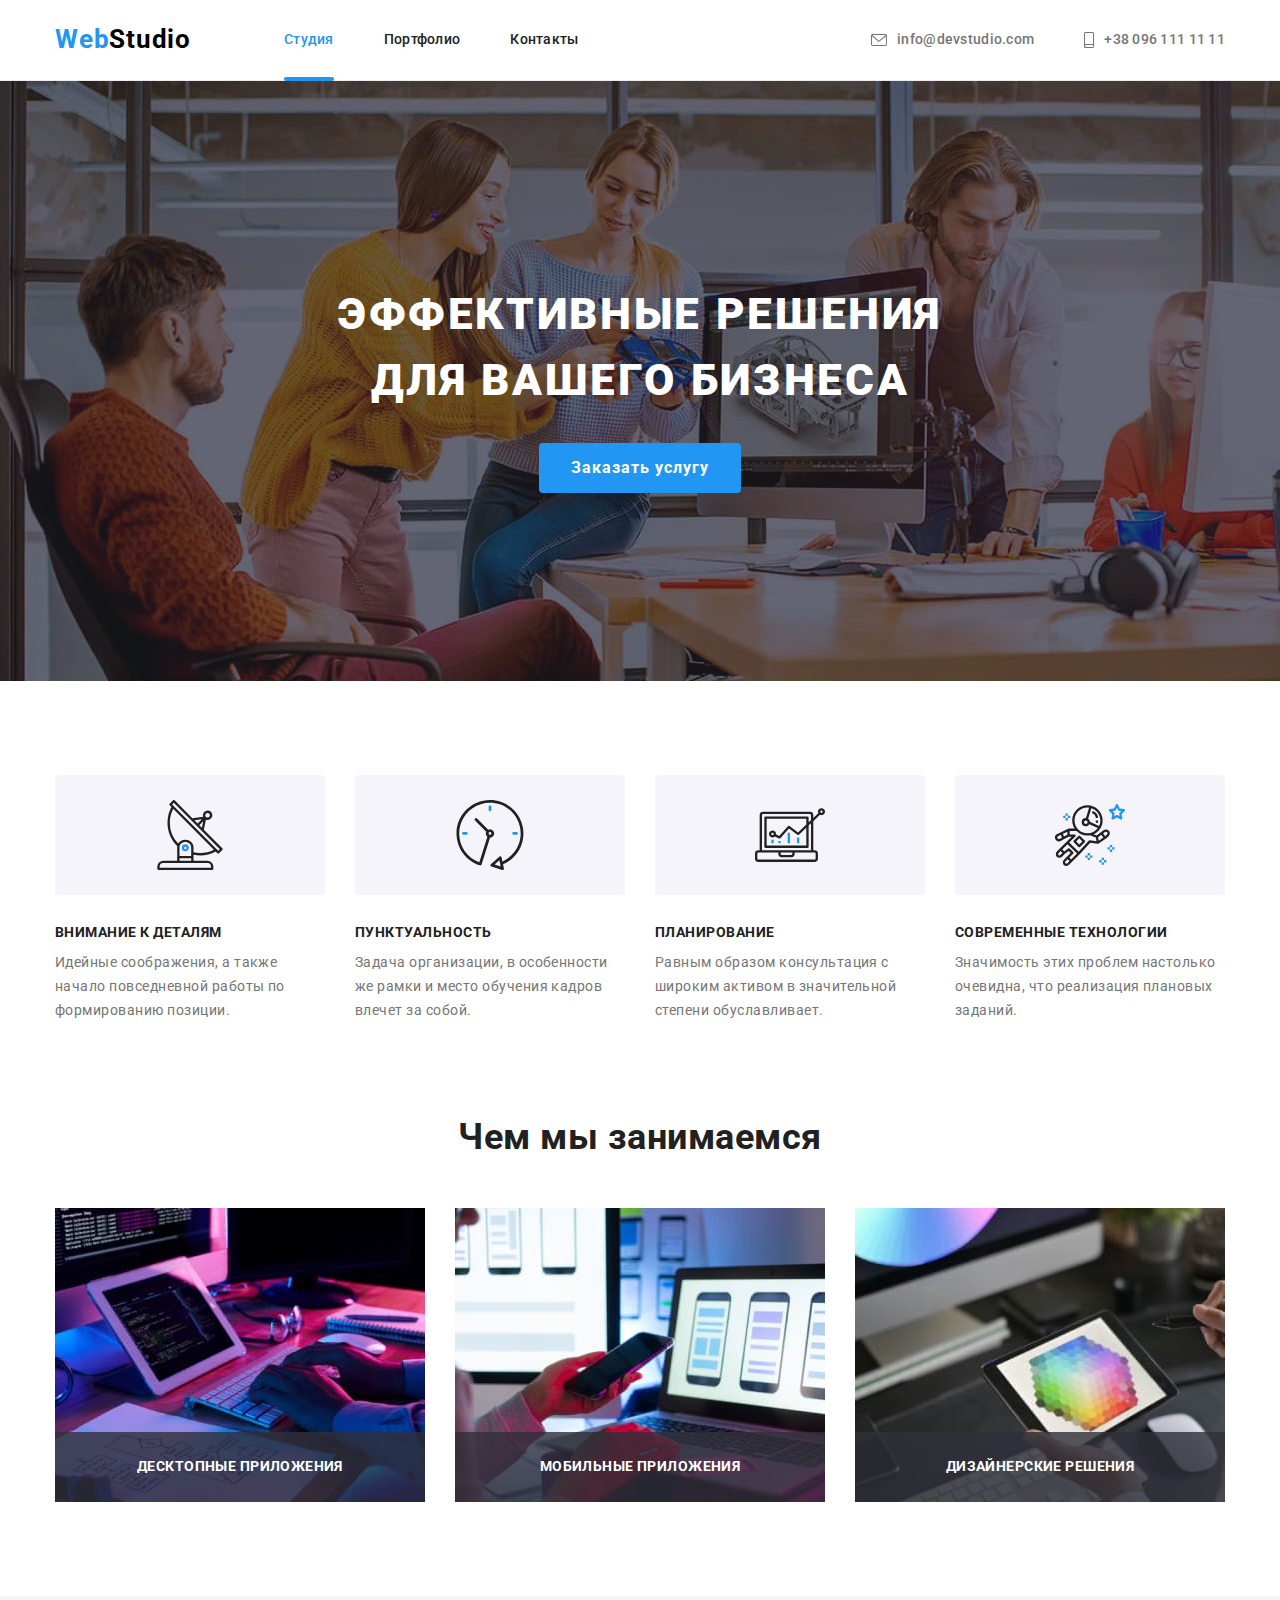
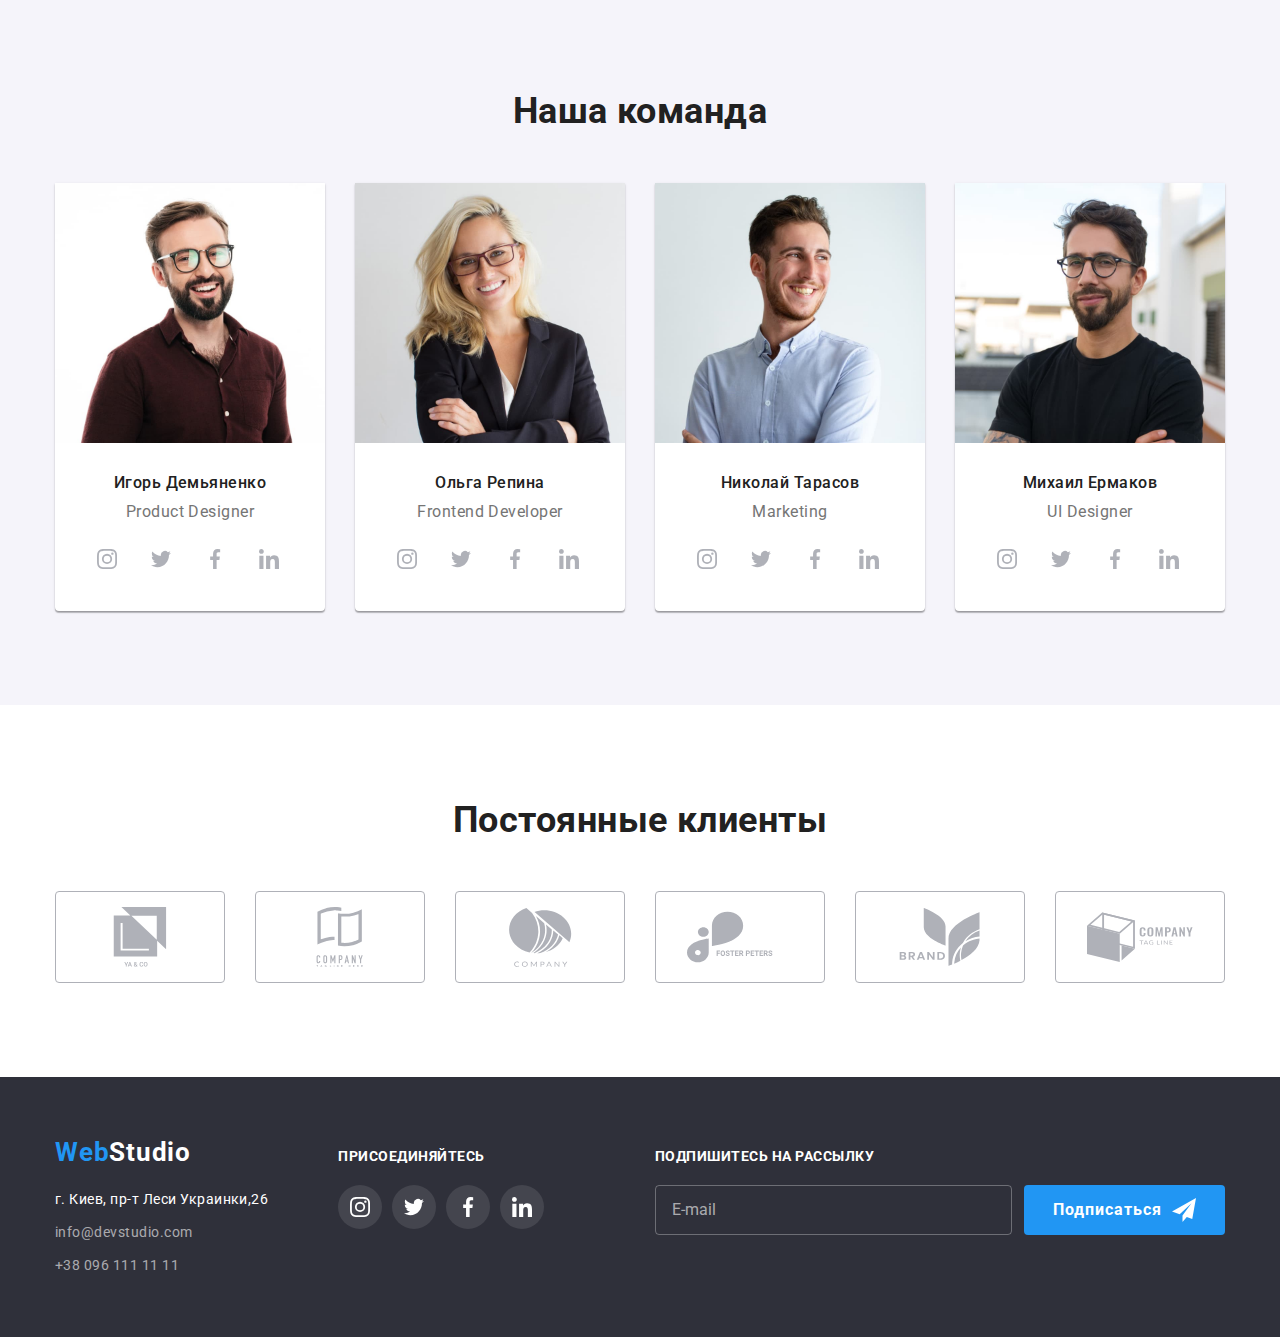
==== commit 5a80aa6b: "поправка modal-input" ====
--- a/index.html
+++ b/index.html
@@ -530,39 +530,39 @@
 
           <div class="modal-form__meta">
             <div class="modal-form__field">
-              <label class="modal-form__info">
-                <span class="modal-form__label">Имя</span>
-                <div class="modal-form__inner">
-                  <input class="modal-form__input" type="text" name="user-name" autofocus />
-                  <svg class="modal-form__icon" width="18" height="18">
-                    <use href="./images/icons.svg#person"></use>
-                  </svg>
-                </div>
-              </label>
+              <label class="modal-form__label" for="user-name">Имя</label>
+              <div class="modal-form__inner">
+                <input
+                  class="modal-form__input"
+                  type="text"
+                  name="user-name"
+                  id="user-name"
+                  autofocus
+                />
+                <svg class="modal-form__icon" width="18" height="18">
+                  <use href="./images/icons.svg#person"></use>
+                </svg>
+              </div>
             </div>
 
             <div class="modal-form__field">
-              <label class="modal-form__info">
-                <span class="modal-form__label">Телефон</span>
-                <div class="modal-form__inner">
-                  <input class="modal-form__input" type="tel" name="tel" />
-                  <svg class="modal-form__icon" width="18" height="18">
-                    <use href="./images/icons.svg#phone"></use>
-                  </svg>
-                </div>
-              </label>
+              <label class="modal-form__label" for="tel">Телефон</label>
+              <div class="modal-form__inner">
+                <input class="modal-form__input" type="tel" name="tel" id="tel" />
+                <svg class="modal-form__icon" width="18" height="18">
+                  <use href="./images/icons.svg#phone"></use>
+                </svg>
+              </div>
             </div>
 
             <div class="modal-form__field">
-              <label class="modal-form__info">
-                <span class="modal-form__label">Почта</span>
-                <div class="modal-form__inner">
-                  <input class="modal-form__input" type="email" name="email" />
-                  <svg class="modal-form__icon" width="18" height="18">
-                    <use href="./images/icons.svg#email"></use>
-                  </svg>
-                </div>
-              </label>
+              <label class="modal-form__label" for="email">Почта</label>
+              <div class="modal-form__inner">
+                <input class="modal-form__input" type="email" name="email" id="email" />
+                <svg class="modal-form__icon" width="18" height="18">
+                  <use href="./images/icons.svg#email"></use>
+                </svg>
+              </div>
             </div>
 
             <label class="modal-form__comment">
--- a/css/main.min.css
+++ b/css/main.min.css
@@ -1 +1 @@
-body{background-color:#fff;color:#757575;font-family:"Roboto",sans-serif;letter-spacing:.03em}h1,h2,h3,ul,p{margin:0}img{display:block;max-width:100%;height:auto}.link{text-decoration:none}.list{padding:0;margin:0;list-style:none}.visually-hidden{position:absolute;width:1px;height:1px;margin:-1px;border:0;padding:0;clip:rect(0 0 0 0);overflow:hidden}.footer__logo,.nav__logo{color:#2196f3;font-family:"Roboto",sans-serif;font-weight:700;font-size:26px;line-height:1.2;letter-spacing:.03em}.works__button,.hero__button,.footer__button,.modal__button{display:inline-block;font-family:inherit;text-align:center;border:0;border-radius:4px;-webkit-transition:background-color 250ms cubic-bezier(0.4, 0, 0.2, 1),color 250ms cubic-bezier(0.4, 0, 0.2, 1);transition:background-color 250ms cubic-bezier(0.4, 0, 0.2, 1),color 250ms cubic-bezier(0.4, 0, 0.2, 1)}.conteiner{width:1200px;margin-left:auto;margin-right:auto;padding:0 15px}.networks{display:-webkit-box;display:-ms-flexbox;display:flex}.networks__item:not(:last-child){margin-right:10px}.networks__icon{display:-webkit-box;display:-ms-flexbox;display:flex;-webkit-box-pack:center;-ms-flex-pack:center;justify-content:center;-webkit-box-align:center;-ms-flex-align:center;align-items:center;width:44px;height:44px;border-radius:50%;-webkit-transition:background-color 250ms cubic-bezier(0.4, 0, 0.2, 1);transition:background-color 250ms cubic-bezier(0.4, 0, 0.2, 1)}.networks__icon--fotter{background-color:rgba(255,255,255,.1)}.networks__icon:hover,.networks__icon:focus{background-color:#2196f3}.networks__svg{width:20px;height:20px}.networks__svg--footer{fill:#fff}.networks__svg--team{fill:#afb1b8;-webkit-transition:fill 250ms cubic-bezier(0.4, 0, 0.2, 1);transition:fill 250ms cubic-bezier(0.4, 0, 0.2, 1)}.networks__icon:hover .networks__svg--team,.networks__icon:focus .networks__svg--team{fill:#fff}.nav__logo{padding:24px 0}.logo__black{color:#000}.footer__logo{display:inline-block;margin-bottom:20px}.logo__white{color:#fff}.header{position:fixed;top:0;left:0;width:100%;min-height:80px;z-index:1;border-bottom:1px solid #ececec;background-color:#fff;font-weight:500;font-size:14px;line-height:1.14;letter-spacing:.02em}.header__page{display:-webkit-box;display:-ms-flexbox;display:flex}.nav{display:-webkit-box;display:-ms-flexbox;display:flex;-webkit-box-align:center;-ms-flex-align:center;align-items:center}.nav__list{position:relative;display:-webkit-box;display:-ms-flexbox;display:flex;margin-left:93px}.nav__link{display:block;padding:32px 0;color:#212121;-webkit-transition:color 250ms cubic-bezier(0.4, 0, 0.2, 1);transition:color 250ms cubic-bezier(0.4, 0, 0.2, 1)}.nav__link--current,.nav__link:hover,.nav__link:focus{color:#2196f3}.nav__item:not(:last-child){margin-right:50px}.nav__item--current{position:relative}.nav__item--current::after{position:absolute;left:0;bottom:-1px;display:inline-block;content:"";width:100%;height:4px;border-radius:2px;background-color:#2196f3}.contacts{display:-webkit-box;display:-ms-flexbox;display:flex;margin-left:auto}.contacts__item:not(:last-child){margin-right:50px}.contacts__link{display:-webkit-box;display:-ms-flexbox;display:flex;padding:32px 0;-webkit-box-align:center;-ms-flex-align:center;align-items:center;color:#757575;-webkit-transition:color 250ms cubic-bezier(0.4, 0, 0.2, 1);transition:color 250ms cubic-bezier(0.4, 0, 0.2, 1)}.contacts__link:hover,.contacts__link:focus{color:#2196f3}.contacts__icon{display:inline-block;margin-right:10px;fill:#757575;-webkit-transition:fill 250ms cubic-bezier(0.4, 0, 0.2, 1);transition:fill 250ms cubic-bezier(0.4, 0, 0.2, 1)}.contacts__link:hover .contacts__icon,.contacts__link:focus .contacts__icon{fill:#2196f3}.hero{max-width:1600px;height:600px;margin-left:auto;margin-right:auto;padding:200px 0;background-color:#c4c4c4;background-image:-webkit-gradient(linear, left top, right top, from(rgba(47, 48, 58, 0.4)), to(rgba(47, 48, 58, 0.4))),url(../images/bg-img.jpg);background-image:linear-gradient(to right, rgba(47, 48, 58, 0.4), rgba(47, 48, 58, 0.4)),url(../images/bg-img.jpg);background-size:1600px;background-position:cover;background-repeat:no-repeat;text-align:center}.hero__page{width:696px}.hero__title{margin-bottom:30px;color:#fff;font-weight:900;font-size:44px;line-height:1.5;text-align:center;letter-spacing:.06em;text-transform:uppercase}.section{padding:94px 0}.section__title{color:#212121;font-weight:700;font-size:36px;line-height:1.17;text-align:center}.specifics__item{max-width:270px}.specifics__item:not(:last-child){margin-right:30px}.specifics__list{display:-webkit-box;display:-ms-flexbox;display:flex}.specifics__icon{display:-webkit-box;display:-ms-flexbox;display:flex;height:120px;margin-bottom:30px;background-color:#f5f4fa;border-radius:4px;-webkit-box-pack:center;-ms-flex-pack:center;justify-content:center;-webkit-box-align:center;-ms-flex-align:center;align-items:center}.specifics__svg{width:70px;height:70px}.specifics__caption{color:#212121;margin-bottom:10px;font-weight:700;font-size:14px;line-height:1.14;text-transform:uppercase}.specifics__text{font-size:14px;line-height:1.7}.features{padding-top:0}.features__title{margin-bottom:50px}.features__list{display:-webkit-box;display:-ms-flexbox;display:flex}.features__item:not(:last-child){margin-right:30px}.features__card{position:relative}.features__thumb{display:-webkit-box;display:-ms-flexbox;display:flex;position:absolute;bottom:0;width:100%;height:70px;-webkit-box-pack:center;-ms-flex-pack:center;justify-content:center;-webkit-box-align:center;-ms-flex-align:center;align-items:center;background-color:rgba(47,48,58,.8)}.features__caption{color:#fff;font-weight:700;font-size:14px;line-height:1.14;text-align:center;letter-spacing:.03em;text-transform:uppercase}.team{background-color:#f5f4fa}.team__title{margin-bottom:50px}.team__list{display:-webkit-box;display:-ms-flexbox;display:flex}.team__item{max-width:270px;border-radius:0px 0px 4px 4px;background-color:#fff;-webkit-box-shadow:0px 1px 3px rgba(0,0,0,.12),0px 1px 1px rgba(0,0,0,.14),0px 2px 1px rgba(0,0,0,.2);box-shadow:0px 1px 3px rgba(0,0,0,.12),0px 1px 1px rgba(0,0,0,.14),0px 2px 1px rgba(0,0,0,.2)}.team__item:not(:last-child){margin-right:30px}.team__card{padding:30px}.team__caption{color:#212121;margin-bottom:10px;font-weight:500;font-size:16px;line-height:1.19;text-align:center}.team__text{font-size:16px;line-height:1.19;text-align:center;margin-bottom:16px}.clients__title{margin-bottom:50px}.clients__list{display:-webkit-box;display:-ms-flexbox;display:flex}.clients__item:not(:last-child){margin-right:30px}.clients-links{display:-webkit-box;display:-ms-flexbox;display:flex;-webkit-box-pack:center;-ms-flex-pack:center;justify-content:center;-webkit-box-align:center;-ms-flex-align:center;align-items:center;width:170px;height:92px;border:1px solid #afb1b8;border-radius:4px;-webkit-transition:border 250ms cubic-bezier(0.4, 0, 0.2, 1);transition:border 250ms cubic-bezier(0.4, 0, 0.2, 1)}.clients-links:hover,.clients-links:focus{border:1px solid #2196f3}.clients-links__icon{fill:#afb1b8;-webkit-transition:fill 250ms cubic-bezier(0.4, 0, 0.2, 1);transition:fill 250ms cubic-bezier(0.4, 0, 0.2, 1)}.clients-links:hover .clients-links__icon,.clients-links:focus .clients-links__icon{fill:#2196f3}.footer{padding-top:60px;padding-bottom:60px;background-color:#2f303a}.footer__conteiner{display:-webkit-box;display:-ms-flexbox;display:flex;-webkit-box-align:baseline;-ms-flex-align:baseline;align-items:baseline}.address{margin-right:70px}.address__list{font-style:normal;font-size:14px;line-height:1.7}.address__item:not(:last-child){margin-bottom:9px}.address__link{color:rgba(255,255,255,.6);-webkit-transition:color 250ms cubic-bezier(0.4, 0, 0.2, 1);transition:color 250ms cubic-bezier(0.4, 0, 0.2, 1)}.address__link:hover,.address__link:hover{color:#2196f3}.address__link--map{color:#fff;-webkit-transition:color 250ms cubic-bezier(0.4, 0, 0.2, 1);transition:color 250ms cubic-bezier(0.4, 0, 0.2, 1)}.footer-links__caption{display:inline-block;margin-bottom:20px;color:#fff;font-weight:700;font-size:14px;line-height:1.14;text-transform:uppercase}.footer-form{display:-webkit-box;display:-ms-flexbox;display:flex;-webkit-box-orient:vertical;-webkit-box-direction:normal;-ms-flex-direction:column;flex-direction:column;width:570px;margin-left:auto}.footer-form__titel{margin-bottom:20px;color:#fff;font-weight:700;font-size:14px;line-height:1.14;text-transform:uppercase}.mailing{display:-webkit-box;display:-ms-flexbox;display:flex;-webkit-box-align:stretch;-ms-flex-align:stretch;align-items:stretch}.mailing__input{display:inline-block;padding-left:16px;width:100%;border:1px solid rgba(255,255,255,.3);border-radius:4px;background-color:rgba(0,0,0,0);color:rgba(255,255,255,.6)}.mailing__input::-webkit-input-placeholder{color:rgba(255,255,255,.6);font-size:16px;line-height:1.25px}.mailing__input::-moz-placeholder{color:rgba(255,255,255,.6);font-size:16px;line-height:1.25px}.mailing__input:-ms-input-placeholder{color:rgba(255,255,255,.6);font-size:16px;line-height:1.25px}.mailing__input::-ms-input-placeholder{color:rgba(255,255,255,.6);font-size:16px;line-height:1.25px}.mailing__input::placeholder{color:rgba(255,255,255,.6);font-size:16px;line-height:1.25px}.buttons{margin-bottom:50px;display:-webkit-box;display:-ms-flexbox;display:flex;-webkit-box-pack:center;-ms-flex-pack:center;justify-content:center}.buttons__item:not(:last-child){margin-right:8px}.works__list{display:-webkit-box;display:-ms-flexbox;display:flex;-ms-flex-wrap:wrap;flex-wrap:wrap}.works__item{width:370px;margin-right:30px;margin-bottom:30px}.works__item:nth-child(3n){margin-right:0}.works__item:nth-last-child(-n+3){margin-bottom:0}.product{display:block;-webkit-transition:-webkit-box-shadow 250ms cubic-bezier(0.4, 0, 0.2, 1);transition:-webkit-box-shadow 250ms cubic-bezier(0.4, 0, 0.2, 1);transition:box-shadow 250ms cubic-bezier(0.4, 0, 0.2, 1);transition:box-shadow 250ms cubic-bezier(0.4, 0, 0.2, 1), -webkit-box-shadow 250ms cubic-bezier(0.4, 0, 0.2, 1)}.product:hover,.product:focus{-webkit-box-shadow:0px 4px 4px rgba(0,0,0,.25),0px 1px 1px rgba(0,0,0,.12),0px 4px 4px rgba(0,0,0,.06),1px 4px 6px rgba(0,0,0,.16);box-shadow:0px 4px 4px rgba(0,0,0,.25),0px 1px 1px rgba(0,0,0,.12),0px 4px 4px rgba(0,0,0,.06),1px 4px 6px rgba(0,0,0,.16)}.product__thumb{position:relative;overflow:hidden}.product__info{color:#fff;font-size:18px;line-height:1.56}.product__name{border:1px solid #eee;border-top:none;padding:20px 24px}.product__caption{color:#212121;margin-bottom:4px;font-weight:700;font-size:18px;line-height:2;letter-spacing:.06em}.product__text{color:#757575;font-style:normal;font-size:16px;line-height:1.9}.product__overlay{position:absolute;top:0;left:0;width:100%;height:100%;padding:63px 24px;background-color:rgba(33,150,243,.9);-webkit-transition:opacity 250ms cubic-bezier(0.4, 0, 0.2, 1),-webkit-transform 250ms cubic-bezier(0.4, 0, 0.2, 1);transition:opacity 250ms cubic-bezier(0.4, 0, 0.2, 1),-webkit-transform 250ms cubic-bezier(0.4, 0, 0.2, 1);transition:transform 250ms cubic-bezier(0.4, 0, 0.2, 1),opacity 250ms cubic-bezier(0.4, 0, 0.2, 1);transition:transform 250ms cubic-bezier(0.4, 0, 0.2, 1),opacity 250ms cubic-bezier(0.4, 0, 0.2, 1),-webkit-transform 250ms cubic-bezier(0.4, 0, 0.2, 1);-webkit-transform:translateY(100%);transform:translateY(100%);overflow:auto;opacity:0}.product:hover .product__overlay,.product:focus .product__overlay{-webkit-transform:translateY(0);transform:translateY(0);opacity:1}.hero__button,.footer__button,.modal__button{min-width:200px;padding:10px 32px;background-color:#2196f3;color:#fff;cursor:pointer;-webkit-transition:background-color 250ms cubic-bezier(0.4, 0, 0.2, 1),color 250ms cubic-bezier(0.4, 0, 0.2, 1);transition:background-color 250ms cubic-bezier(0.4, 0, 0.2, 1),color 250ms cubic-bezier(0.4, 0, 0.2, 1);font-weight:700;font-size:16px;line-height:1.9;letter-spacing:.06em}.hero__button:hover,.hero__button:focus,.footer__button:hover,.footer__button:focus,.modal__button:hover,.modal__button:focus{background-color:#188ce8;color:#fff}.footer__button{display:-webkit-box;display:-ms-flexbox;display:flex;-webkit-box-align:center;-ms-flex-align:center;align-items:center;margin-left:12px;padding:10px 29px}.button__icon{display:inline-block;width:24px;height:24px;margin-left:10px}.modal__button{-webkit-box-shadow:0px 1px 3px rgba(0,0,0,.12),0px 1px 1px rgba(0,0,0,.14),0px 2px 1px rgba(0,0,0,.2);box-shadow:0px 1px 3px rgba(0,0,0,.12),0px 1px 1px rgba(0,0,0,.14),0px 2px 1px rgba(0,0,0,.2)}.works__button{padding:6px 22px;background-color:#f5f4fa;color:#212121;cursor:pointer;-webkit-transition:background-color 250ms cubic-bezier(0.4, 0, 0.2, 1),color 250ms cubic-bezier(0.4, 0, 0.2, 1),-webkit-box-shadow 250ms cubic-bezier(0.4, 0, 0.2, 1);transition:background-color 250ms cubic-bezier(0.4, 0, 0.2, 1),color 250ms cubic-bezier(0.4, 0, 0.2, 1),-webkit-box-shadow 250ms cubic-bezier(0.4, 0, 0.2, 1);transition:background-color 250ms cubic-bezier(0.4, 0, 0.2, 1),color 250ms cubic-bezier(0.4, 0, 0.2, 1),box-shadow 250ms cubic-bezier(0.4, 0, 0.2, 1);transition:background-color 250ms cubic-bezier(0.4, 0, 0.2, 1),color 250ms cubic-bezier(0.4, 0, 0.2, 1),box-shadow 250ms cubic-bezier(0.4, 0, 0.2, 1),-webkit-box-shadow 250ms cubic-bezier(0.4, 0, 0.2, 1);font-weight:500;font-size:16px;line-height:1.6}.works__button--current,.works__button:hover,.works__button:focus{background-color:#2196f3;color:#fff;-webkit-box-shadow:0px 3px 1px rgba(0,0,0,.1),0px 1px 2px rgba(0,0,0,.08),0px 2px 2px rgba(0,0,0,.12);box-shadow:0px 3px 1px rgba(0,0,0,.1),0px 1px 2px rgba(0,0,0,.08),0px 2px 2px rgba(0,0,0,.12)}.backdrop{position:fixed;top:0;left:0;width:100%;height:100%;z-index:2;background-color:rgba(0,0,0,.2);opacity:1;-webkit-transition:opacity 250ms cubic-bezier(0.4, 0, 0.2, 1),visibility 250ms cubic-bezier(0.4, 0, 0.2, 1);transition:opacity 250ms cubic-bezier(0.4, 0, 0.2, 1),visibility 250ms cubic-bezier(0.4, 0, 0.2, 1)}.backdrop.is-hidden{visibility:hidden;opacity:0;pointer-events:none}.backdrop-button{position:absolute;top:8px;right:8px;display:-webkit-box;display:-ms-flexbox;display:flex;-webkit-box-pack:center;-ms-flex-pack:center;justify-content:center;-webkit-box-align:center;-ms-flex-align:center;align-items:center;margin:0;padding:0;width:30px;height:30px;border-radius:50%;border:1px solid rgba(0,0,0,.1);background-color:#fff;cursor:pointer}.backdrop-button__icon{width:18px;height:18px;-webkit-transition:fill 250ms cubic-bezier(0.4, 0, 0.2, 1);transition:fill 250ms cubic-bezier(0.4, 0, 0.2, 1)}.backdrop-button:hover .backdrop-button__icon{fill:#2196f3}.modal{position:absolute;top:50%;left:50%;min-width:528px;min-height:581px;padding:40px;border-radius:4px;background-color:#fff;-webkit-box-shadow:0px 1px 3px rgba(0,0,0,.12),0px 1px 1px rgba(0,0,0,.14),0px 2px 1px rgba(0,0,0,.2);box-shadow:0px 1px 3px rgba(0,0,0,.12),0px 1px 1px rgba(0,0,0,.14),0px 2px 1px rgba(0,0,0,.2);-webkit-transform:translate(-50%, -50%) scale(1);transform:translate(-50%, -50%) scale(1);-webkit-transition:-webkit-transform 250ms cubic-bezier(0.4, 0, 0.2, 1);transition:-webkit-transform 250ms cubic-bezier(0.4, 0, 0.2, 1);transition:transform 250ms cubic-bezier(0.4, 0, 0.2, 1);transition:transform 250ms cubic-bezier(0.4, 0, 0.2, 1), -webkit-transform 250ms cubic-bezier(0.4, 0, 0.2, 1)}.backdrop.is-hidden+.modal{-webkit-transform:translate(-50%, -50%) scale(1.1);transform:translate(-50%, -50%) scale(1.1)}.modal-form{display:-webkit-box;display:-ms-flexbox;display:flex;-webkit-box-orient:vertical;-webkit-box-direction:normal;-ms-flex-direction:column;flex-direction:column;-webkit-box-align:center;-ms-flex-align:center;align-items:center}.modal-form__titel{display:inline-block;margin-bottom:12px;color:#212121;font-weight:700;font-size:20px;line-height:1.15;text-align:center}.modal-form__meta{display:-webkit-box;display:-ms-flexbox;display:flex;-webkit-box-orient:vertical;-webkit-box-direction:normal;-ms-flex-direction:column;flex-direction:column;width:100%;margin-bottom:20px}.modal-form__field{display:-webkit-box;display:-ms-flexbox;display:flex;-webkit-box-orient:vertical;-webkit-box-direction:normal;-ms-flex-direction:column;flex-direction:column;margin-bottom:10px}.modal-form__info{display:-webkit-box;display:-ms-flexbox;display:flex;-webkit-box-orient:vertical;-webkit-box-direction:normal;-ms-flex-direction:column;flex-direction:column}.modal-form__label{margin-bottom:4px;font-size:12px;line-height:1.17;letter-spacing:.01em}.modal-form__inner{position:relative}.modal-form__input{width:100%;padding:11px 12px;padding-left:42px;height:40px;border:1px solid rgba(33,33,33,.2);border-radius:4px;outline:0px;-webkit-transition:border 250ms cubic-bezier(0.4, 0, 0.2, 1);transition:border 250ms cubic-bezier(0.4, 0, 0.2, 1);font-size:12px;line-height:1.17;letter-spacing:.01em}.modal-form__input:hover,.modal-form__input:focus{border:1px solid #2196f3;cursor:pointer}.modal-form__icon{position:absolute;bottom:0;left:12px;top:50%;-webkit-transform:translateY(-50%);transform:translateY(-50%);-webkit-transition:fill 250ms cubic-bezier(0.4, 0, 0.2, 1);transition:fill 250ms cubic-bezier(0.4, 0, 0.2, 1)}.modal-form__input:hover+.modal-form__icon,.modal-form__input:focus+.modal-form__icon{fill:#2196f3;cursor:pointer}.modal-form__comment{display:-webkit-box;display:-ms-flexbox;display:flex;-webkit-box-orient:vertical;-webkit-box-direction:normal;-ms-flex-direction:column;flex-direction:column}.modal-form__textarea{padding:12px 16px;width:100%;height:120px;border:1px solid rgba(33,33,33,.2);border-radius:4px;resize:none;outline:0px;font-size:12px;line-height:1.17;letter-spacing:.01em}.modal-form__textarea:hover,.modal-form__textarea:focus{border:1px solid #2196f3;cursor:pointer}.modal-form__textarea::-webkit-input-placeholder{color:rgba(117,117,117,.5);font-size:12px;line-height:1.17;letter-spacing:.01em}.modal-form__textarea::-moz-placeholder{color:rgba(117,117,117,.5);font-size:12px;line-height:1.17;letter-spacing:.01em}.modal-form__textarea:-ms-input-placeholder{color:rgba(117,117,117,.5);font-size:12px;line-height:1.17;letter-spacing:.01em}.modal-form__textarea::-ms-input-placeholder{color:rgba(117,117,117,.5);font-size:12px;line-height:1.17;letter-spacing:.01em}.modal-form__textarea::placeholder{color:rgba(117,117,117,.5);font-size:12px;line-height:1.17;letter-spacing:.01em}.policy{display:-webkit-inline-box;display:-ms-inline-flexbox;display:inline-flex;-webkit-box-align:center;-ms-flex-align:center;align-items:center;margin-bottom:30px}.policy__label{display:-webkit-inline-box;display:-ms-inline-flexbox;display:inline-flex;-webkit-box-align:center;-ms-flex-align:center;align-items:center;cursor:pointer}.policy__text{font-size:14px;line-height:1.71}.policy__link{margin-left:3px;color:#2196f3;font-size:14px;line-height:1.71;-webkit-text-decoration-line:underline;text-decoration-line:underline}.checkbox{position:absolute;width:1px;height:1px;margin:-1px;border:0;padding:0;clip:rect(0 0 0 0);overflow:hidden}.policy__icon{display:inline-block;width:16px;height:15px;margin-right:7px;background-image:url(../images/icon-check-1.svg);background-repeat:no-repeat;background-size:contain;background-position:center}.checkbox:checked+.policy__icon{background-image:url(../images/icon-check-2.svg);background-repeat:no-repeat;background-size:contain;background-position:center}/*# sourceMappingURL=main.min.css.map */+body{background-color:#fff;color:#757575;font-family:"Roboto",sans-serif;letter-spacing:.03em}h1,h2,h3,ul,p{margin:0}img{display:block;max-width:100%;height:auto}.link{text-decoration:none}.list{padding:0;margin:0;list-style:none}.visually-hidden{position:absolute;width:1px;height:1px;margin:-1px;border:0;padding:0;clip:rect(0 0 0 0);overflow:hidden}.footer__logo,.nav__logo{color:#2196f3;font-family:"Roboto",sans-serif;font-weight:700;font-size:26px;line-height:1.2;letter-spacing:.03em}.works__button,.hero__button,.footer__button,.modal__button{display:inline-block;font-family:inherit;text-align:center;border:0;border-radius:4px;-webkit-transition:background-color 250ms cubic-bezier(0.4, 0, 0.2, 1),color 250ms cubic-bezier(0.4, 0, 0.2, 1);transition:background-color 250ms cubic-bezier(0.4, 0, 0.2, 1),color 250ms cubic-bezier(0.4, 0, 0.2, 1)}.conteiner{width:1200px;margin-left:auto;margin-right:auto;padding:0 15px}.networks{display:-webkit-box;display:-ms-flexbox;display:flex}.networks__item:not(:last-child){margin-right:10px}.networks__icon{display:-webkit-box;display:-ms-flexbox;display:flex;-webkit-box-pack:center;-ms-flex-pack:center;justify-content:center;-webkit-box-align:center;-ms-flex-align:center;align-items:center;width:44px;height:44px;border-radius:50%;-webkit-transition:background-color 250ms cubic-bezier(0.4, 0, 0.2, 1);transition:background-color 250ms cubic-bezier(0.4, 0, 0.2, 1)}.networks__icon--fotter{background-color:rgba(255,255,255,.1)}.networks__icon:hover,.networks__icon:focus{background-color:#2196f3}.networks__svg{width:20px;height:20px}.networks__svg--footer{fill:#fff}.networks__svg--team{fill:#afb1b8;-webkit-transition:fill 250ms cubic-bezier(0.4, 0, 0.2, 1);transition:fill 250ms cubic-bezier(0.4, 0, 0.2, 1)}.networks__icon:hover .networks__svg--team,.networks__icon:focus .networks__svg--team{fill:#fff}.nav__logo{padding:24px 0}.logo__black{color:#000}.footer__logo{display:inline-block;margin-bottom:20px}.logo__white{color:#fff}.header{position:fixed;top:0;left:0;width:100%;min-height:80px;z-index:1;border-bottom:1px solid #ececec;background-color:#fff;font-weight:500;font-size:14px;line-height:1.14;letter-spacing:.02em}.header__page{display:-webkit-box;display:-ms-flexbox;display:flex}.nav{display:-webkit-box;display:-ms-flexbox;display:flex;-webkit-box-align:center;-ms-flex-align:center;align-items:center}.nav__list{position:relative;display:-webkit-box;display:-ms-flexbox;display:flex;margin-left:93px}.nav__link{display:block;padding:32px 0;color:#212121;-webkit-transition:color 250ms cubic-bezier(0.4, 0, 0.2, 1);transition:color 250ms cubic-bezier(0.4, 0, 0.2, 1)}.nav__link--current,.nav__link:hover,.nav__link:focus{color:#2196f3}.nav__item:not(:last-child){margin-right:50px}.nav__item--current{position:relative}.nav__item--current::after{position:absolute;left:0;bottom:-1px;display:inline-block;content:"";width:100%;height:4px;border-radius:2px;background-color:#2196f3}.contacts{display:-webkit-box;display:-ms-flexbox;display:flex;margin-left:auto}.contacts__item:not(:last-child){margin-right:50px}.contacts__link{display:-webkit-box;display:-ms-flexbox;display:flex;padding:32px 0;-webkit-box-align:center;-ms-flex-align:center;align-items:center;color:#757575;-webkit-transition:color 250ms cubic-bezier(0.4, 0, 0.2, 1);transition:color 250ms cubic-bezier(0.4, 0, 0.2, 1)}.contacts__link:hover,.contacts__link:focus{color:#2196f3}.contacts__icon{display:inline-block;margin-right:10px;fill:#757575;-webkit-transition:fill 250ms cubic-bezier(0.4, 0, 0.2, 1);transition:fill 250ms cubic-bezier(0.4, 0, 0.2, 1)}.contacts__link:hover .contacts__icon,.contacts__link:focus .contacts__icon{fill:#2196f3}.hero{max-width:1600px;height:600px;margin-left:auto;margin-right:auto;padding:200px 0;background-color:#c4c4c4;background-image:-webkit-gradient(linear, left top, right top, from(rgba(47, 48, 58, 0.4)), to(rgba(47, 48, 58, 0.4))),url(../images/bg-img.jpg);background-image:linear-gradient(to right, rgba(47, 48, 58, 0.4), rgba(47, 48, 58, 0.4)),url(../images/bg-img.jpg);background-size:1600px;background-position:cover;background-repeat:no-repeat;text-align:center}.hero__page{width:696px}.hero__title{margin-bottom:30px;color:#fff;font-weight:900;font-size:44px;line-height:1.5;text-align:center;letter-spacing:.06em;text-transform:uppercase}.section{padding:94px 0}.section__title{color:#212121;font-weight:700;font-size:36px;line-height:1.17;text-align:center}.specifics__item{max-width:270px}.specifics__item:not(:last-child){margin-right:30px}.specifics__list{display:-webkit-box;display:-ms-flexbox;display:flex}.specifics__icon{display:-webkit-box;display:-ms-flexbox;display:flex;height:120px;margin-bottom:30px;background-color:#f5f4fa;border-radius:4px;-webkit-box-pack:center;-ms-flex-pack:center;justify-content:center;-webkit-box-align:center;-ms-flex-align:center;align-items:center}.specifics__svg{width:70px;height:70px}.specifics__caption{color:#212121;margin-bottom:10px;font-weight:700;font-size:14px;line-height:1.14;text-transform:uppercase}.specifics__text{font-size:14px;line-height:1.7}.features{padding-top:0}.features__title{margin-bottom:50px}.features__list{display:-webkit-box;display:-ms-flexbox;display:flex}.features__item:not(:last-child){margin-right:30px}.features__card{position:relative}.features__thumb{display:-webkit-box;display:-ms-flexbox;display:flex;position:absolute;bottom:0;width:100%;height:70px;-webkit-box-pack:center;-ms-flex-pack:center;justify-content:center;-webkit-box-align:center;-ms-flex-align:center;align-items:center;background-color:rgba(47,48,58,.8)}.features__caption{color:#fff;font-weight:700;font-size:14px;line-height:1.14;text-align:center;letter-spacing:.03em;text-transform:uppercase}.team{background-color:#f5f4fa}.team__title{margin-bottom:50px}.team__list{display:-webkit-box;display:-ms-flexbox;display:flex}.team__item{max-width:270px;border-radius:0px 0px 4px 4px;background-color:#fff;-webkit-box-shadow:0px 1px 3px rgba(0,0,0,.12),0px 1px 1px rgba(0,0,0,.14),0px 2px 1px rgba(0,0,0,.2);box-shadow:0px 1px 3px rgba(0,0,0,.12),0px 1px 1px rgba(0,0,0,.14),0px 2px 1px rgba(0,0,0,.2)}.team__item:not(:last-child){margin-right:30px}.team__card{padding:30px}.team__caption{color:#212121;margin-bottom:10px;font-weight:500;font-size:16px;line-height:1.19;text-align:center}.team__text{font-size:16px;line-height:1.19;text-align:center;margin-bottom:16px}.clients__title{margin-bottom:50px}.clients__list{display:-webkit-box;display:-ms-flexbox;display:flex}.clients__item:not(:last-child){margin-right:30px}.clients-links{display:-webkit-box;display:-ms-flexbox;display:flex;-webkit-box-pack:center;-ms-flex-pack:center;justify-content:center;-webkit-box-align:center;-ms-flex-align:center;align-items:center;width:170px;height:92px;border:1px solid #afb1b8;border-radius:4px;-webkit-transition:border 250ms cubic-bezier(0.4, 0, 0.2, 1);transition:border 250ms cubic-bezier(0.4, 0, 0.2, 1)}.clients-links:hover,.clients-links:focus{border:1px solid #2196f3}.clients-links__icon{fill:#afb1b8;-webkit-transition:fill 250ms cubic-bezier(0.4, 0, 0.2, 1);transition:fill 250ms cubic-bezier(0.4, 0, 0.2, 1)}.clients-links:hover .clients-links__icon,.clients-links:focus .clients-links__icon{fill:#2196f3}.footer{padding-top:60px;padding-bottom:60px;background-color:#2f303a}.footer__conteiner{display:-webkit-box;display:-ms-flexbox;display:flex;-webkit-box-align:baseline;-ms-flex-align:baseline;align-items:baseline}.address{margin-right:70px}.address__list{font-style:normal;font-size:14px;line-height:1.7}.address__item:not(:last-child){margin-bottom:9px}.address__link{color:rgba(255,255,255,.6);-webkit-transition:color 250ms cubic-bezier(0.4, 0, 0.2, 1);transition:color 250ms cubic-bezier(0.4, 0, 0.2, 1)}.address__link:hover,.address__link:hover{color:#2196f3}.address__link--map{color:#fff;-webkit-transition:color 250ms cubic-bezier(0.4, 0, 0.2, 1);transition:color 250ms cubic-bezier(0.4, 0, 0.2, 1)}.footer-links__caption{display:inline-block;margin-bottom:20px;color:#fff;font-weight:700;font-size:14px;line-height:1.14;text-transform:uppercase}.footer-form{display:-webkit-box;display:-ms-flexbox;display:flex;-webkit-box-orient:vertical;-webkit-box-direction:normal;-ms-flex-direction:column;flex-direction:column;width:570px;margin-left:auto}.footer-form__titel{margin-bottom:20px;color:#fff;font-weight:700;font-size:14px;line-height:1.14;text-transform:uppercase}.mailing{display:-webkit-box;display:-ms-flexbox;display:flex;-webkit-box-align:stretch;-ms-flex-align:stretch;align-items:stretch}.mailing__input{display:inline-block;padding-left:16px;-webkit-box-flex:1;-ms-flex-positive:1;flex-grow:1;border:1px solid rgba(255,255,255,.3);border-radius:4px;background-color:rgba(0,0,0,0);color:rgba(255,255,255,.6)}.mailing__input::-webkit-input-placeholder{color:rgba(255,255,255,.6);font-size:16px;line-height:1.25px}.mailing__input::-moz-placeholder{color:rgba(255,255,255,.6);font-size:16px;line-height:1.25px}.mailing__input:-ms-input-placeholder{color:rgba(255,255,255,.6);font-size:16px;line-height:1.25px}.mailing__input::-ms-input-placeholder{color:rgba(255,255,255,.6);font-size:16px;line-height:1.25px}.mailing__input::placeholder{color:rgba(255,255,255,.6);font-size:16px;line-height:1.25px}.buttons{margin-bottom:50px;display:-webkit-box;display:-ms-flexbox;display:flex;-webkit-box-pack:center;-ms-flex-pack:center;justify-content:center}.buttons__item:not(:last-child){margin-right:8px}.works__list{display:-webkit-box;display:-ms-flexbox;display:flex;-ms-flex-wrap:wrap;flex-wrap:wrap}.works__item{width:370px;margin-right:30px;margin-bottom:30px}.works__item:nth-child(3n){margin-right:0}.works__item:nth-last-child(-n+3){margin-bottom:0}.product{display:block;-webkit-transition:-webkit-box-shadow 250ms cubic-bezier(0.4, 0, 0.2, 1);transition:-webkit-box-shadow 250ms cubic-bezier(0.4, 0, 0.2, 1);transition:box-shadow 250ms cubic-bezier(0.4, 0, 0.2, 1);transition:box-shadow 250ms cubic-bezier(0.4, 0, 0.2, 1), -webkit-box-shadow 250ms cubic-bezier(0.4, 0, 0.2, 1)}.product:hover,.product:focus{-webkit-box-shadow:0px 4px 4px rgba(0,0,0,.25),0px 1px 1px rgba(0,0,0,.12),0px 4px 4px rgba(0,0,0,.06),1px 4px 6px rgba(0,0,0,.16);box-shadow:0px 4px 4px rgba(0,0,0,.25),0px 1px 1px rgba(0,0,0,.12),0px 4px 4px rgba(0,0,0,.06),1px 4px 6px rgba(0,0,0,.16)}.product__thumb{position:relative;overflow:hidden}.product__info{color:#fff;font-size:18px;line-height:1.56}.product__name{border:1px solid #eee;border-top:none;padding:20px 24px}.product__caption{color:#212121;margin-bottom:4px;font-weight:700;font-size:18px;line-height:2;letter-spacing:.06em}.product__text{color:#757575;font-style:normal;font-size:16px;line-height:1.9}.product__overlay{position:absolute;top:0;left:0;width:100%;height:100%;padding:63px 24px;background-color:rgba(33,150,243,.9);-webkit-transition:opacity 250ms cubic-bezier(0.4, 0, 0.2, 1),-webkit-transform 250ms cubic-bezier(0.4, 0, 0.2, 1);transition:opacity 250ms cubic-bezier(0.4, 0, 0.2, 1),-webkit-transform 250ms cubic-bezier(0.4, 0, 0.2, 1);transition:transform 250ms cubic-bezier(0.4, 0, 0.2, 1),opacity 250ms cubic-bezier(0.4, 0, 0.2, 1);transition:transform 250ms cubic-bezier(0.4, 0, 0.2, 1),opacity 250ms cubic-bezier(0.4, 0, 0.2, 1),-webkit-transform 250ms cubic-bezier(0.4, 0, 0.2, 1);-webkit-transform:translateY(100%);transform:translateY(100%);overflow:auto;opacity:0}.product:hover .product__overlay,.product:focus .product__overlay{-webkit-transform:translateY(0);transform:translateY(0);opacity:1}.hero__button,.footer__button,.modal__button{min-width:200px;padding:10px 32px;background-color:#2196f3;color:#fff;cursor:pointer;-webkit-transition:background-color 250ms cubic-bezier(0.4, 0, 0.2, 1),color 250ms cubic-bezier(0.4, 0, 0.2, 1);transition:background-color 250ms cubic-bezier(0.4, 0, 0.2, 1),color 250ms cubic-bezier(0.4, 0, 0.2, 1);font-weight:700;font-size:16px;line-height:1.9;letter-spacing:.06em}.hero__button:hover,.hero__button:focus,.footer__button:hover,.footer__button:focus,.modal__button:hover,.modal__button:focus{background-color:#188ce8;color:#fff}.footer__button{display:-webkit-box;display:-ms-flexbox;display:flex;-webkit-box-align:center;-ms-flex-align:center;align-items:center;margin-left:12px;padding:10px 29px}.button__icon{display:inline-block;width:24px;height:24px;margin-left:10px}.modal__button{-webkit-box-shadow:0px 1px 3px rgba(0,0,0,.12),0px 1px 1px rgba(0,0,0,.14),0px 2px 1px rgba(0,0,0,.2);box-shadow:0px 1px 3px rgba(0,0,0,.12),0px 1px 1px rgba(0,0,0,.14),0px 2px 1px rgba(0,0,0,.2)}.works__button{padding:6px 22px;background-color:#f5f4fa;color:#212121;cursor:pointer;-webkit-transition:background-color 250ms cubic-bezier(0.4, 0, 0.2, 1),color 250ms cubic-bezier(0.4, 0, 0.2, 1),-webkit-box-shadow 250ms cubic-bezier(0.4, 0, 0.2, 1);transition:background-color 250ms cubic-bezier(0.4, 0, 0.2, 1),color 250ms cubic-bezier(0.4, 0, 0.2, 1),-webkit-box-shadow 250ms cubic-bezier(0.4, 0, 0.2, 1);transition:background-color 250ms cubic-bezier(0.4, 0, 0.2, 1),color 250ms cubic-bezier(0.4, 0, 0.2, 1),box-shadow 250ms cubic-bezier(0.4, 0, 0.2, 1);transition:background-color 250ms cubic-bezier(0.4, 0, 0.2, 1),color 250ms cubic-bezier(0.4, 0, 0.2, 1),box-shadow 250ms cubic-bezier(0.4, 0, 0.2, 1),-webkit-box-shadow 250ms cubic-bezier(0.4, 0, 0.2, 1);font-weight:500;font-size:16px;line-height:1.6}.works__button--current,.works__button:hover,.works__button:focus{background-color:#2196f3;color:#fff;-webkit-box-shadow:0px 3px 1px rgba(0,0,0,.1),0px 1px 2px rgba(0,0,0,.08),0px 2px 2px rgba(0,0,0,.12);box-shadow:0px 3px 1px rgba(0,0,0,.1),0px 1px 2px rgba(0,0,0,.08),0px 2px 2px rgba(0,0,0,.12)}.backdrop{position:fixed;top:0;left:0;width:100%;height:100%;z-index:2;background-color:rgba(0,0,0,.2);opacity:1;-webkit-transition:opacity 250ms cubic-bezier(0.4, 0, 0.2, 1),visibility 250ms cubic-bezier(0.4, 0, 0.2, 1);transition:opacity 250ms cubic-bezier(0.4, 0, 0.2, 1),visibility 250ms cubic-bezier(0.4, 0, 0.2, 1)}.backdrop.is-hidden{visibility:hidden;opacity:0;pointer-events:none}.backdrop-button{position:absolute;top:8px;right:8px;display:-webkit-box;display:-ms-flexbox;display:flex;-webkit-box-pack:center;-ms-flex-pack:center;justify-content:center;-webkit-box-align:center;-ms-flex-align:center;align-items:center;margin:0;padding:0;width:30px;height:30px;border-radius:50%;border:1px solid rgba(0,0,0,.1);background-color:#fff;cursor:pointer}.backdrop-button__icon{width:18px;height:18px;-webkit-transition:fill 250ms cubic-bezier(0.4, 0, 0.2, 1);transition:fill 250ms cubic-bezier(0.4, 0, 0.2, 1)}.backdrop-button:hover .backdrop-button__icon{fill:#2196f3}.modal{position:absolute;top:50%;left:50%;min-width:528px;min-height:581px;padding:40px;border-radius:4px;background-color:#fff;-webkit-box-shadow:0px 1px 3px rgba(0,0,0,.12),0px 1px 1px rgba(0,0,0,.14),0px 2px 1px rgba(0,0,0,.2);box-shadow:0px 1px 3px rgba(0,0,0,.12),0px 1px 1px rgba(0,0,0,.14),0px 2px 1px rgba(0,0,0,.2);-webkit-transform:translate(-50%, -50%) scale(1);transform:translate(-50%, -50%) scale(1);-webkit-transition:-webkit-transform 250ms cubic-bezier(0.4, 0, 0.2, 1);transition:-webkit-transform 250ms cubic-bezier(0.4, 0, 0.2, 1);transition:transform 250ms cubic-bezier(0.4, 0, 0.2, 1);transition:transform 250ms cubic-bezier(0.4, 0, 0.2, 1), -webkit-transform 250ms cubic-bezier(0.4, 0, 0.2, 1)}.backdrop.is-hidden+.modal{-webkit-transform:translate(-50%, -50%) scale(1.1);transform:translate(-50%, -50%) scale(1.1)}.modal-form{display:-webkit-box;display:-ms-flexbox;display:flex;-webkit-box-orient:vertical;-webkit-box-direction:normal;-ms-flex-direction:column;flex-direction:column;-webkit-box-align:center;-ms-flex-align:center;align-items:center}.modal-form__titel{display:inline-block;margin-bottom:12px;color:#212121;font-weight:700;font-size:20px;line-height:1.15;text-align:center}.modal-form__meta{display:-webkit-box;display:-ms-flexbox;display:flex;-webkit-box-orient:vertical;-webkit-box-direction:normal;-ms-flex-direction:column;flex-direction:column;width:100%;margin-bottom:20px}.modal-form__field{display:-webkit-box;display:-ms-flexbox;display:flex;-webkit-box-orient:vertical;-webkit-box-direction:normal;-ms-flex-direction:column;flex-direction:column;margin-bottom:10px}.modal-form__label{margin-bottom:4px;font-size:12px;line-height:1.17;letter-spacing:.01em}.modal-form__inner{position:relative}.modal-form__input{width:100%;padding:11px 12px;padding-left:42px;height:40px;border:1px solid rgba(33,33,33,.2);border-radius:4px;outline:0px;-webkit-transition:border 250ms cubic-bezier(0.4, 0, 0.2, 1);transition:border 250ms cubic-bezier(0.4, 0, 0.2, 1);font-size:12px;line-height:1.17;letter-spacing:.01em}.modal-form__input:hover,.modal-form__input:focus{border:1px solid #2196f3;cursor:pointer}.modal-form__icon{position:absolute;bottom:0;left:12px;top:50%;-webkit-transform:translateY(-50%);transform:translateY(-50%);-webkit-transition:fill 250ms cubic-bezier(0.4, 0, 0.2, 1);transition:fill 250ms cubic-bezier(0.4, 0, 0.2, 1)}.modal-form__input:hover+.modal-form__icon,.modal-form__input:focus+.modal-form__icon{fill:#2196f3;cursor:pointer}.modal-form__comment{display:-webkit-box;display:-ms-flexbox;display:flex;-webkit-box-orient:vertical;-webkit-box-direction:normal;-ms-flex-direction:column;flex-direction:column}.modal-form__textarea{padding:12px 16px;width:100%;height:120px;border:1px solid rgba(33,33,33,.2);border-radius:4px;resize:none;outline:0px;font-size:12px;line-height:1.17;letter-spacing:.01em}.modal-form__textarea:hover,.modal-form__textarea:focus{border:1px solid #2196f3;cursor:pointer}.modal-form__textarea::-webkit-input-placeholder{color:rgba(117,117,117,.5);font-size:12px;line-height:1.17;letter-spacing:.01em}.modal-form__textarea::-moz-placeholder{color:rgba(117,117,117,.5);font-size:12px;line-height:1.17;letter-spacing:.01em}.modal-form__textarea:-ms-input-placeholder{color:rgba(117,117,117,.5);font-size:12px;line-height:1.17;letter-spacing:.01em}.modal-form__textarea::-ms-input-placeholder{color:rgba(117,117,117,.5);font-size:12px;line-height:1.17;letter-spacing:.01em}.modal-form__textarea::placeholder{color:rgba(117,117,117,.5);font-size:12px;line-height:1.17;letter-spacing:.01em}.policy{display:-webkit-inline-box;display:-ms-inline-flexbox;display:inline-flex;-webkit-box-align:center;-ms-flex-align:center;align-items:center;margin-bottom:30px}.policy__label{display:-webkit-inline-box;display:-ms-inline-flexbox;display:inline-flex;-webkit-box-align:center;-ms-flex-align:center;align-items:center;cursor:pointer}.policy__text{font-size:14px;line-height:1.71}.policy__link{margin-left:3px;color:#2196f3;font-size:14px;line-height:1.71;-webkit-text-decoration-line:underline;text-decoration-line:underline}.checkbox{position:absolute;width:1px;height:1px;margin:-1px;border:0;padding:0;clip:rect(0 0 0 0);overflow:hidden}.policy__icon{display:inline-block;width:16px;height:15px;margin-right:7px;background-image:url(../images/icon-check-1.svg);background-repeat:no-repeat;background-size:contain;background-position:center}.checkbox:checked+.policy__icon{background-image:url(../images/icon-check-2.svg);background-repeat:no-repeat;background-size:contain;background-position:center}/*# sourceMappingURL=main.min.css.map */